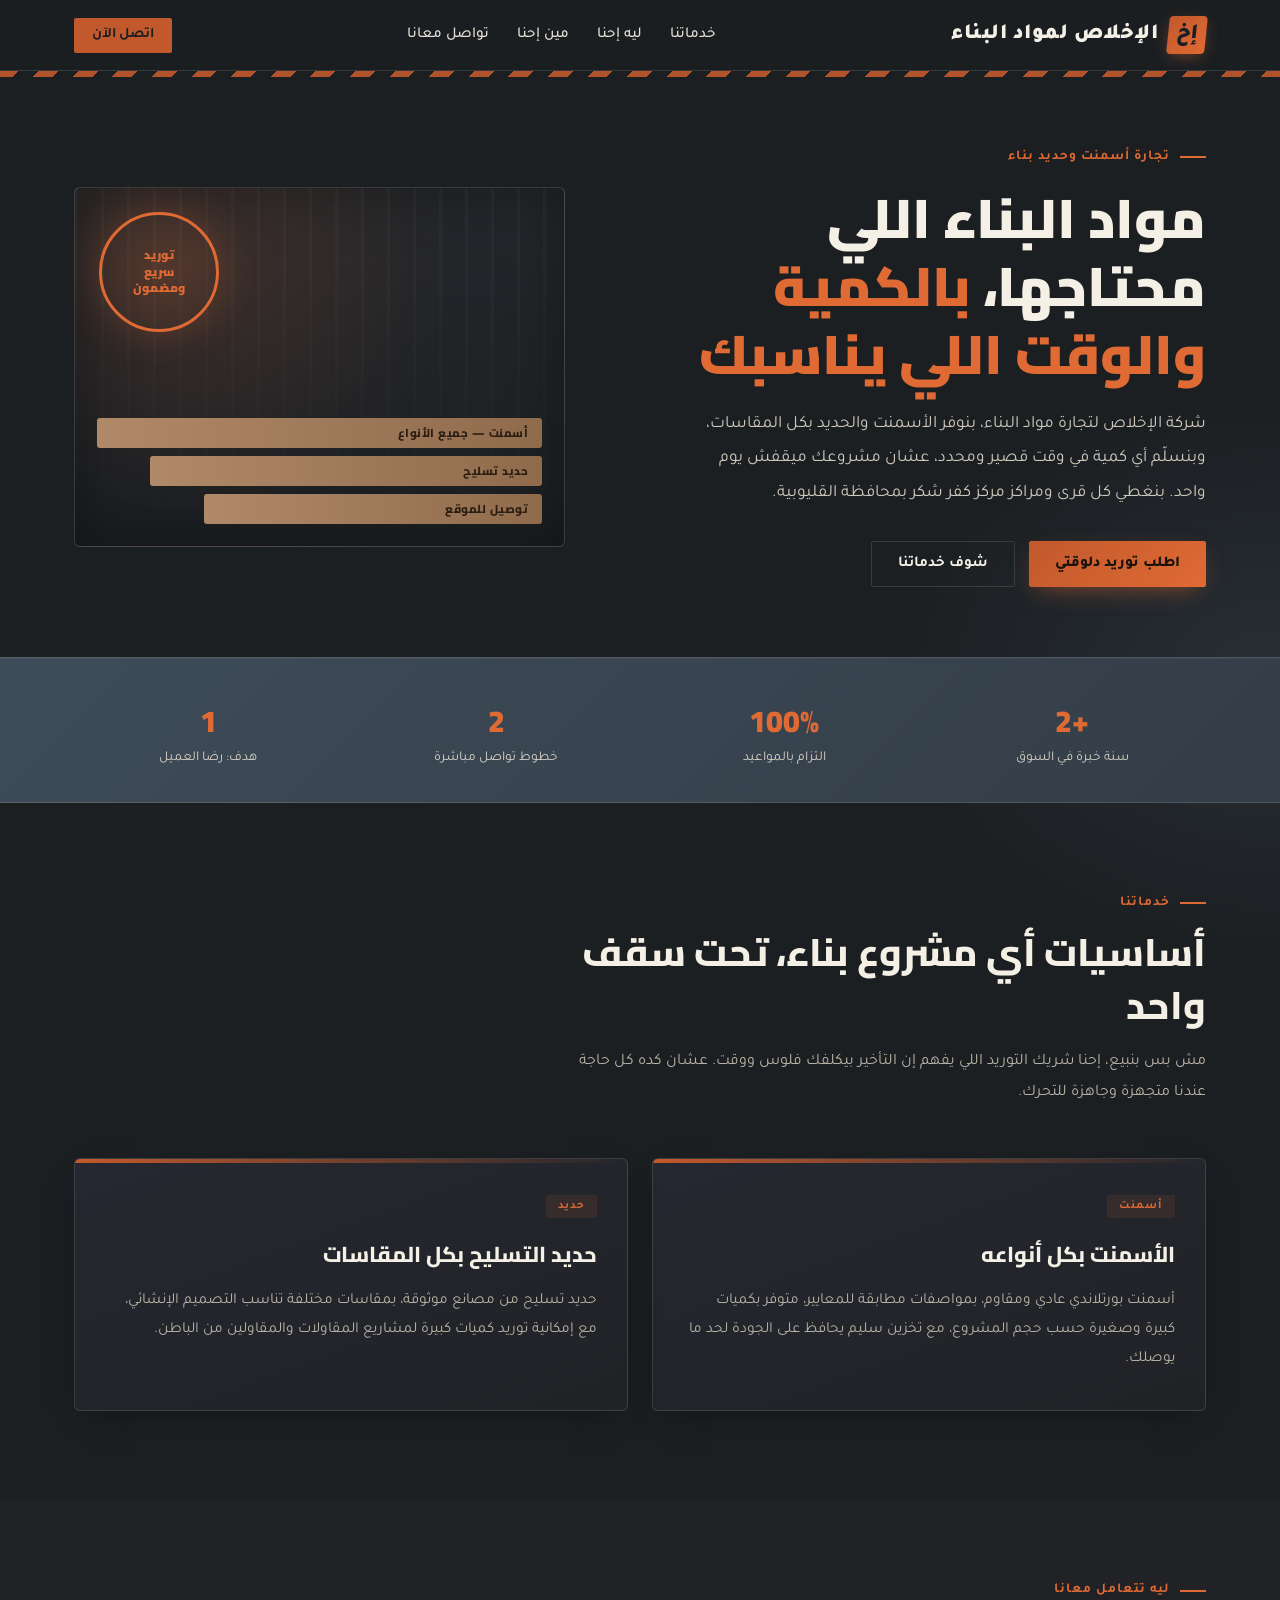
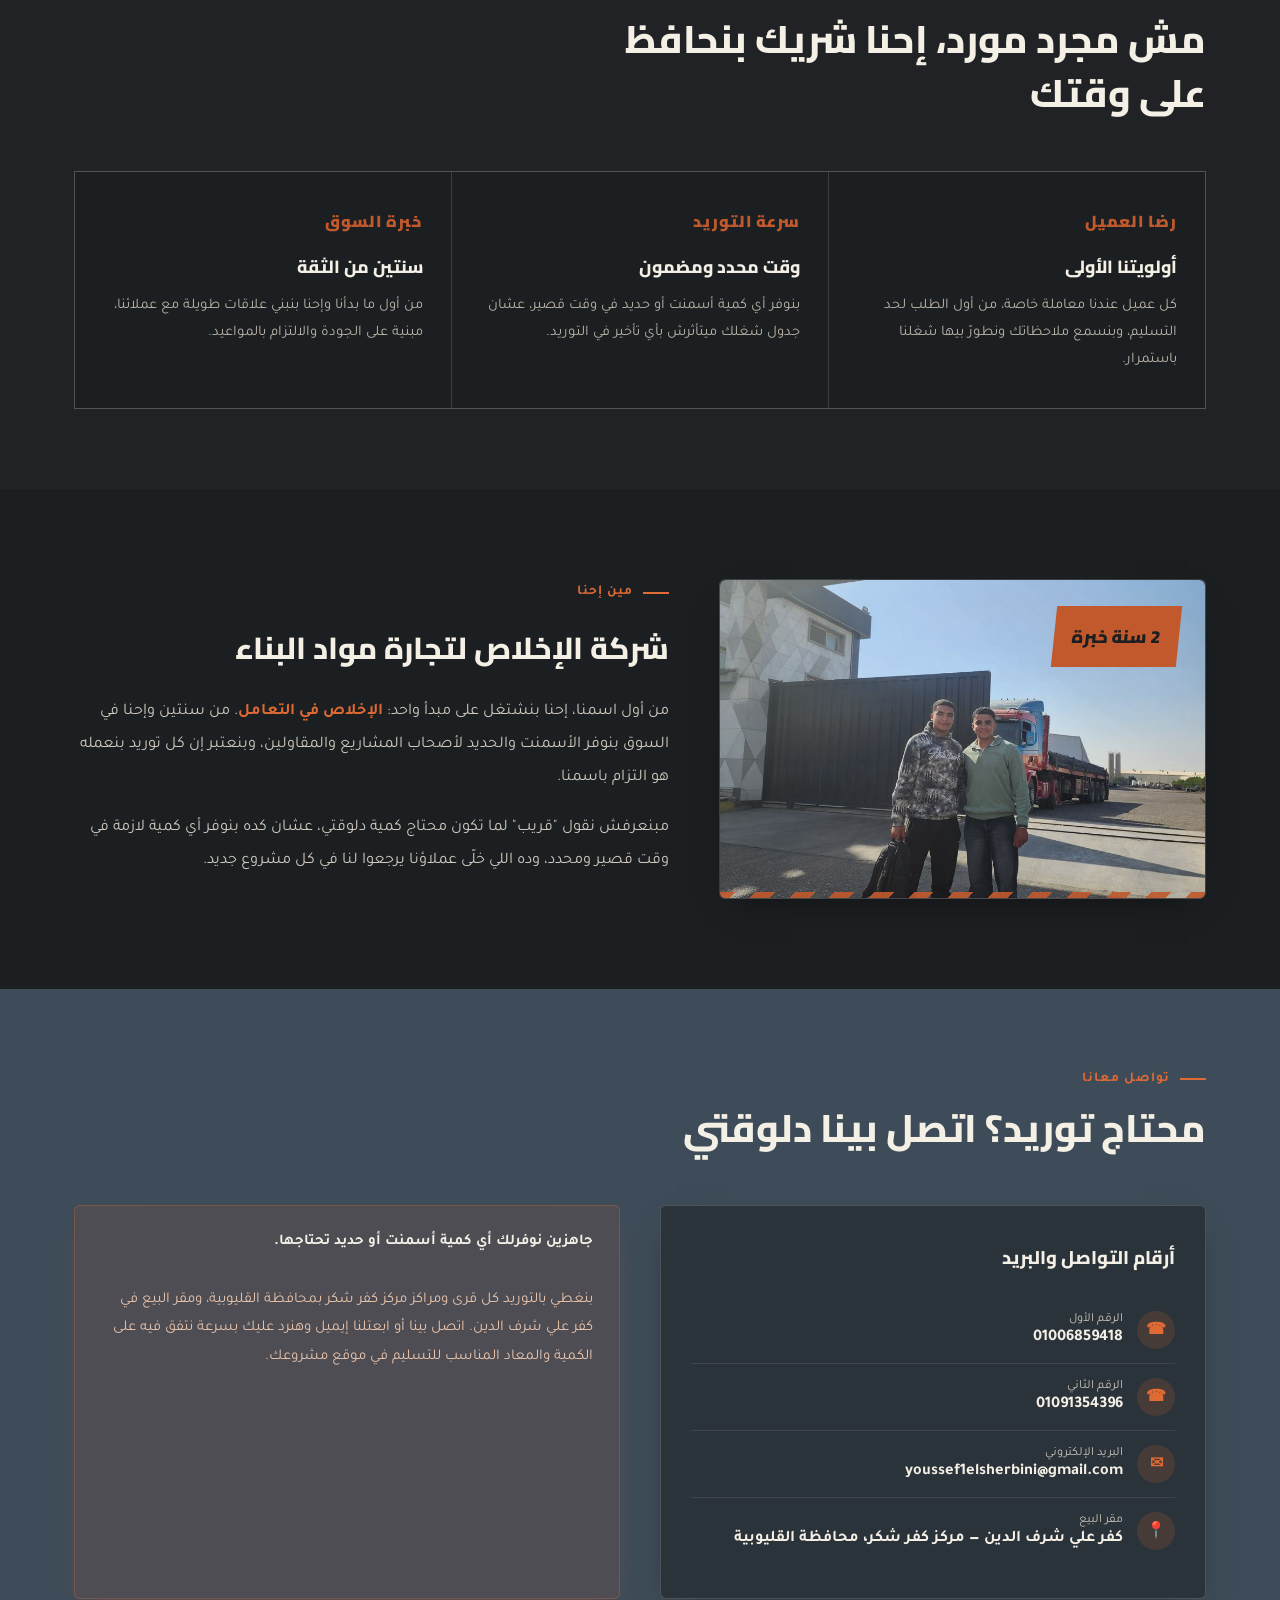
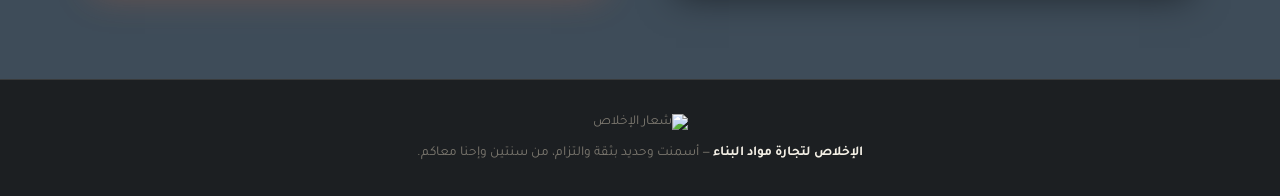
==== index.html @ a0dd6ce9 "Rename Al ikhlas.html to index.html" ====
<!DOCTYPE html>
<html lang="ar" dir="rtl">
<head>
<meta charset="UTF-8">
<meta name="viewport" content="width=device-width, initial-scale=1.0">
<title>الإخلاص لتجارة مواد البناء | أسمنت وحديد</title>
<link rel="preconnect" href="https://fonts.googleapis.com">
<link href="https://fonts.googleapis.com/css2?family=Cairo:wght@400;600;700;800;900&family=Tajawal:wght@300;400;500;700&display=swap" rel="stylesheet">
<style>
  :root{
    --charcoal:#1c1f22;
    --steel:#3e4c59;
    --rust:#c1592c;
    --rust-bright:#e06a34;
    --concrete:#e7e2d8;
    --cream:#f4f0e6;
    --line: rgba(231,226,216,0.14);
  }
  *{margin:0;padding:0;box-sizing:border-box;}
  html{scroll-behavior:smooth;}
  body{
    background:
      radial-gradient(ellipse 900px 500px at 15% -10%, rgba(224,106,52,0.10), transparent 60%),
      radial-gradient(ellipse 700px 500px at 100% 20%, rgba(62,76,89,0.35), transparent 55%),
      var(--charcoal);
    color:var(--cream);
    font-family:'Tajawal',sans-serif;
    overflow-x:hidden;
  }
  h1,h2,h3,.display{font-family:'Cairo',sans-serif;}

  /* rebar texture divider */
  .rebar-rule{
    height:6px;
    background:repeating-linear-gradient(-45deg, var(--rust) 0 14px, transparent 14px 28px);
    opacity:.9;
  }

  header{
    position:sticky; top:0; z-index:50;
    background:rgba(28,31,34,0.92);
    backdrop-filter:blur(6px);
    border-bottom:1px solid var(--line);
  }
  .nav-wrap{
    max-width:1180px;margin:0 auto;padding:16px 24px;
    display:flex;align-items:center;justify-content:space-between;
  }
  .logo{
    display:flex;align-items:center;gap:10px;
    font-weight:900;font-size:1.35rem;letter-spacing:.5px;
  }
  .logo-mark{
    width:38px;height:38px;flex:none;
    background:linear-gradient(135deg,var(--rust),var(--rust-bright));
    display:flex;align-items:center;justify-content:center;
    font-weight:900;color:var(--charcoal);border-radius:4px;
    transform:skew(-6deg);
    box-shadow:0 4px 16px -4px rgba(224,106,52,0.55);
  }
  nav ul{list-style:none;display:flex;gap:28px;}
  nav a{color:var(--concrete);text-decoration:none;font-size:.95rem;font-weight:500;transition:color .2s;}
  nav a:hover{color:var(--rust-bright);}
  .nav-cta{
    background:var(--rust);color:var(--charcoal);padding:9px 18px;
    border-radius:2px;font-weight:700;text-decoration:none;font-size:.9rem;
    transition:background .2s;
  }
  .nav-cta:hover{background:var(--rust-bright);}

  /* HERO */
  .hero{
    position:relative;
    max-width:1180px;margin:0 auto;
    padding:90px 24px 70px;
    display:grid;grid-template-columns:1.1fr .9fr;gap:40px;align-items:center;
  }
  .eyebrow{
    display:inline-flex;align-items:center;gap:10px;
    color:var(--rust-bright);font-weight:700;font-size:.85rem;
    letter-spacing:1px;margin-bottom:18px;
  }
  .eyebrow::before{content:"";width:26px;height:2px;background:var(--rust-bright);}
  .hero h1{
    font-size:clamp(2.1rem,4.6vw,3.4rem);
    font-weight:900;line-height:1.25;margin-bottom:20px;
  }
  .hero h1 span{color:var(--rust-bright);}
  .hero p{
    font-size:1.08rem;line-height:2;color:#cfc9bd;max-width:52ch;margin-bottom:30px;
  }
  .hero-actions{display:flex;gap:14px;flex-wrap:wrap;}
  .btn-solid{
    background:linear-gradient(135deg,var(--rust),var(--rust-bright));color:#1a120c;padding:14px 26px;
    border-radius:2px;font-weight:800;text-decoration:none;font-size:.95rem;
    box-shadow:0 8px 24px -8px rgba(224,106,52,0.55);
    transition:transform .15s, box-shadow .2s;
  }
  .btn-solid:hover{transform:translateY(-2px);box-shadow:0 12px 30px -6px rgba(224,106,52,0.65);}
  .btn-outline{
    border:1.5px solid var(--line);color:var(--cream);padding:13px 26px;
    border-radius:2px;text-decoration:none;font-weight:700;font-size:.95rem;
    transition:border-color .2s, color .2s;
  }
  .btn-outline:hover{border-color:var(--rust-bright);color:var(--rust-bright);}

  .hero-visual{
    position:relative;height:360px;
    background:
      radial-gradient(circle at 25% 20%, rgba(224,106,52,0.14), transparent 55%),
      linear-gradient(180deg, rgba(28,31,34,0) 0%, var(--charcoal) 96%),
      repeating-linear-gradient(90deg, #2a2e33 0 3px, #24272b 3px 26px);
    border:1px solid var(--line);
    box-shadow:inset 0 0 60px rgba(0,0,0,0.35);
    border-radius:6px;
  }
  .stack{
    position:absolute;bottom:22px;right:22px;left:22px;
    display:flex;flex-direction:column;gap:8px;
  }
  .bag{
    height:30px;background:linear-gradient(90deg,#b08968,#8f6b4c);
    border-radius:3px;display:flex;align-items:center;padding:0 14px;
    font-family:'Cairo',sans-serif;font-weight:800;font-size:.72rem;color:#2a1d12;
    letter-spacing:.5px;
  }
  .bag:nth-child(2){width:88%;}
  .bag:nth-child(3){width:76%;}
  .rebar-icon{
    position:absolute;top:24px;left:24px;
    width:120px;height:120px;
    border:3px solid var(--rust-bright);border-radius:50%;
    display:flex;align-items:center;justify-content:center;
    font-family:'Cairo',sans-serif;font-weight:900;font-size:.75rem;
    color:var(--rust-bright);text-align:center;line-height:1.4;
    background:radial-gradient(circle, rgba(224,106,52,0.16), rgba(224,106,52,0.02));
    box-shadow:0 0 40px rgba(224,106,52,0.25);
  }

  /* STATS BAR */
  .stats{
    background:linear-gradient(135deg,var(--steel),#333d47);
    border-top:1px solid var(--line);border-bottom:1px solid var(--line);
    box-shadow:inset 0 1px 0 rgba(255,255,255,0.04);
  }
  .stats-wrap{
    max-width:1180px;margin:0 auto;padding:34px 24px;
    display:grid;grid-template-columns:repeat(4,1fr);gap:20px;text-align:center;
  }
  .stat b{display:block;font-family:'Cairo',sans-serif;font-size:1.9rem;font-weight:900;color:var(--rust-bright);}
  .stat span{font-size:.85rem;color:#d7d2c6;}

  section{max-width:1180px;margin:0 auto;padding:90px 24px;scroll-margin-top:84px;}
  #services, #why, #about, #contact{scroll-margin-top:84px;}
  .section-head{max-width:640px;margin-bottom:50px;}
  .section-head .eyebrow{margin-bottom:14px;}
  .section-head h2{font-size:clamp(1.7rem,3.2vw,2.4rem);font-weight:800;line-height:1.4;}
  .section-head p{color:#b9b3a6;margin-top:14px;line-height:1.9;}

  /* SERVICES */
  .services-grid{display:grid;grid-template-columns:1fr 1fr;gap:24px;}
  .service-card{
    background:linear-gradient(160deg,#252830,#202226);border:1px solid var(--line);padding:36px 30px;
    position:relative;overflow:hidden;border-radius:6px;
    box-shadow:0 10px 30px -14px rgba(0,0,0,0.6);
    transition:border-color .2s, transform .2s, box-shadow .2s;
  }
  .service-card:hover{border-color:var(--rust);transform:translateY(-4px);box-shadow:0 16px 34px -12px rgba(224,106,52,0.25);}
  .service-card::before{
    content:"";position:absolute;top:0;right:0;width:100%;height:4px;
    background:linear-gradient(90deg,var(--rust),transparent);
  }
  .service-card h3{font-size:1.35rem;font-weight:800;margin:16px 0 12px;}
  .service-card p{color:#b9b3a6;line-height:1.9;font-size:.96rem;}
  .service-tag{
    display:inline-block;font-size:.72rem;font-weight:700;color:var(--rust-bright);
    letter-spacing:1px;background:rgba(224,106,52,0.1);padding:5px 12px;border-radius:2px;
  }

  /* WHY US */
  .why{background:#202225;}
  .why-grid{display:grid;grid-template-columns:repeat(3,1fr);gap:1px;background:var(--line);border:1px solid var(--line);}
  .why-item{background:var(--charcoal);padding:34px 28px;transition:background .2s;}
  .why-item:hover{background:#232629;}
  .why-item .num{font-family:'Cairo',sans-serif;font-weight:900;color:var(--rust);font-size:1rem;letter-spacing:1px;margin-bottom:14px;}
  .why-item h3{font-size:1.1rem;font-weight:800;margin-bottom:10px;}
  .why-item p{color:#b9b3a6;font-size:.92rem;line-height:1.85;}

  /* ABOUT / QUOTE */
  .about{display:grid;grid-template-columns:.9fr 1.1fr;gap:50px;align-items:center;}
  .about-visual{
    height:320px;border:1px solid var(--line);position:relative;overflow:hidden;
    background:
      radial-gradient(circle at 80% 15%, rgba(224,106,52,0.12), transparent 55%),
      linear-gradient(160deg,#2a2e33,#1c1f22);
    border-radius:6px;
    box-shadow:0 14px 34px -18px rgba(0,0,0,0.6);
  }
  .about-visual .rebar-rule{position:absolute;bottom:0;right:0;left:0;}
  .about-visual .badge{
    position:absolute;top:26px;right:26px;
    background:var(--rust);color:var(--charcoal);
    font-family:'Cairo',sans-serif;font-weight:900;
    padding:14px 18px;font-size:1.1rem;transform:skew(-6deg);
  }
  .about-text p{color:#cfc9bd;line-height:2;margin-bottom:18px;font-size:1.02rem;}
  .about-text strong{color:var(--rust-bright);}

  /* CONTACT */
  .contact{background:var(--steel);}
  .contact-wrap{display:grid;grid-template-columns:1fr 1fr;gap:40px;}
  .contact-card{
    background:rgba(28,31,34,0.55);border:1px solid rgba(231,226,216,0.18);
    padding:34px 30px;border-radius:6px;
    box-shadow:0 14px 34px -16px rgba(0,0,0,0.5);
  }
  .contact-card h3{font-size:1.15rem;font-weight:800;margin-bottom:22px;}
  .contact-line{
    display:flex;align-items:center;gap:14px;padding:14px 0;
    border-bottom:1px solid rgba(231,226,216,0.1);
  }
  .contact-line:last-child{border-bottom:none;}
  .contact-icon{
    width:38px;height:38px;flex:none;border-radius:50%;
    background:rgba(224,106,52,0.15);color:var(--rust-bright);
    display:flex;align-items:center;justify-content:center;font-weight:800;
  }
  .contact-line a{color:var(--cream);text-decoration:none;font-weight:700;font-size:1.02rem;direction:ltr;text-align:right;display:block;}
  .contact-line span.label{display:block;font-size:.78rem;color:#c9c3b6;margin-bottom:3px;}
  .contact-note{
    background:rgba(193,89,44,0.12);border:1px solid rgba(224,106,52,0.3);
    padding:22px 26px;font-size:.94rem;line-height:1.9;color:#e9c4ac;
    border-radius:6px;box-shadow:0 14px 34px -18px rgba(224,106,52,0.3);
  }

  footer{
    background:var(--charcoal);border-top:1px solid var(--line);
    padding:34px 24px;text-align:center;color:#7d7970;font-size:.85rem;
  }
  footer strong{color:var(--cream);}

  @media(max-width:860px){
    .nav-wrap{flex-wrap:wrap;gap:12px;}
    nav{order:3;width:100%;}
    nav ul{width:100%;justify-content:space-between;gap:10px;flex-wrap:wrap;}
    nav a{font-size:.82rem;}
    .hero{grid-template-columns:1fr;padding-top:50px;}
    .hero-visual{height:260px;order:-1;}
    .stats-wrap{grid-template-columns:repeat(2,1fr);}
    .services-grid{grid-template-columns:1fr;}
    .why-grid{grid-template-columns:1fr;}
    .about{grid-template-columns:1fr;}
    .contact-wrap{grid-template-columns:1fr;}
  }
  @media (prefers-reduced-motion: reduce){
    *{transition:none !important;}
  }
  .reveal{opacity:0;transform:translateY(18px);transition:opacity .7s ease, transform .7s ease;}
  .reveal.in{opacity:1;transform:translateY(0);}
  @media (prefers-reduced-motion: reduce){
    .reveal{opacity:1;transform:none;}
  }
</style>
</head>
<body>

<header>
  <div class="nav-wrap">
    <div class="logo">
      <div class="logo-mark">إخ</div>
      الإخلاص لمواد البناء
    </div>
    <nav>
      <ul>
        <li><a href="#services">خدماتنا</a></li>
        <li><a href="#why">ليه إحنا</a></li>
        <li><a href="#about">مين إحنا</a></li>
        <li><a href="#contact">تواصل معانا</a></li>
      </ul>
    </nav>
    <a class="nav-cta" href="#contact">اتصل الآن</a>
  </div>
</header>

<div class="rebar-rule"></div>

<section class="hero" style="padding-top:70px;">
  <div>
    <div class="eyebrow">تجارة أسمنت وحديد بناء</div>
    <h1>مواد البناء اللي محتاجها، <span>بالكمية والوقت اللي يناسبك</span></h1>
    <p>شركة الإخلاص لتجارة مواد البناء، بنوفر الأسمنت والحديد بكل المقاسات، وبنسلّم أي كمية في وقت قصير ومحدد، عشان مشروعك ميقفش يوم واحد. بنغطي كل قرى ومراكز مركز كفر شكر بمحافظة القليوبية.</p>
    <div class="hero-actions">
      <a class="btn-solid" href="#contact">اطلب توريد دلوقتي</a>
      <a class="btn-outline" href="#services">شوف خدماتنا</a>
    </div>
  </div>
  <div class="hero-visual">
    <div class="rebar-icon">توريد<br>سريع<br>ومضمون</div>
    <div class="stack">
      <div class="bag">أسمنت — جميع الأنواع</div>
      <div class="bag">حديد تسليح</div>
      <div class="bag">توصيل للموقع</div>
    </div>
  </div>
</section>

<div class="stats">
  <div class="stats-wrap">
    <div class="stat"><b>+2</b><span>سنة خبرة في السوق</span></div>
    <div class="stat"><b>100%</b><span>التزام بالمواعيد</span></div>
    <div class="stat"><b>2</b><span>خطوط تواصل مباشرة</span></div>
    <div class="stat"><b>1</b><span>هدف: رضا العميل</span></div>
  </div>
</div>

<section id="services">
  <div class="section-head">
    <div class="eyebrow">خدماتنا</div>
    <h2>أساسيات أي مشروع بناء، تحت سقف واحد</h2>
    <p>مش بس بنبيع، إحنا شريك التوريد اللي يفهم إن التأخير بيكلفك فلوس ووقت. عشان كده كل حاجة عندنا متجهزة وجاهزة للتحرك.</p>
  </div>
  <div class="services-grid">
    <div class="service-card reveal">
      <span class="service-tag">أسمنت</span>
      <h3>الأسمنت بكل أنواعه</h3>
      <p>أسمنت بورتلاندي عادي ومقاوم، بمواصفات مطابقة للمعايير، متوفر بكميات كبيرة وصغيرة حسب حجم المشروع، مع تخزين سليم يحافظ على الجودة لحد ما يوصلك.</p>
    </div>
    <div class="service-card reveal">
      <span class="service-tag">حديد</span>
      <h3>حديد التسليح بكل المقاسات</h3>
      <p>حديد تسليح من مصانع موثوقة، بمقاسات مختلفة تناسب التصميم الإنشائي، مع إمكانية توريد كميات كبيرة لمشاريع المقاولات والمقاولين من الباطن.</p>
    </div>
  </div>
</section>

<div class="why" id="why">
  <section style="padding-top:80px;padding-bottom:80px;">
    <div class="section-head">
      <div class="eyebrow">ليه تتعامل معانا</div>
      <h2>مش مجرد مورد، إحنا شريك بنحافظ على وقتك</h2>
    </div>
    <div class="why-grid">
      <div class="why-item reveal">
        <div class="num">رضا العميل</div>
        <h3>أولويتنا الأولى</h3>
        <p>كل عميل عندنا معاملة خاصة، من أول الطلب لحد التسليم، وبنسمع ملاحظاتك ونطورّ بيها شغلنا باستمرار.</p>
      </div>
      <div class="why-item reveal">
        <div class="num">سرعة التوريد</div>
        <h3>وقت محدد ومضمون</h3>
        <p>بنوفر أي كمية أسمنت أو حديد في وقت قصير، عشان جدول شغلك ميتأثرش بأي تأخير في التوريد.</p>
      </div>
      <div class="why-item reveal">
        <div class="num">خبرة السوق</div>
        <h3>سنتين من الثقة</h3>
        <p>من أول ما بدأنا وإحنا بنبني علاقات طويلة مع عملائنا، مبنية على الجودة والالتزام بالمواعيد.</p>
      </div>
    </div>
  </section>
</div>

<section id="about">
  <div class="about">
    <div class="about-visual reveal">
      <img src="[data-uri]" alt="أصحاب شركة الإخلاص لتجارة مواد البناء" style="width:100%;height:100%;object-fit:cover;border-radius:6px;display:block;">
      <div class="badge">2 سنة خبرة</div>
      <div class="rebar-rule"></div>
    </div>
    <div class="about-text reveal">
      <div class="eyebrow">مين إحنا</div>
      <h2 style="font-size:1.9rem;font-weight:800;margin-bottom:20px;">شركة الإخلاص لتجارة مواد البناء</h2>
      <p>من أول اسمنا، إحنا بنشتغل على مبدأ واحد: <strong>الإخلاص في التعامل</strong>. من سنتين وإحنا في السوق بنوفر الأسمنت والحديد لأصحاب المشاريع والمقاولين، وبنعتبر إن كل توريد بنعمله هو التزام باسمنا.</p>
      <p>مبنعرفش نقول "قريب" لما تكون محتاج كمية دلوقتي، عشان كده بنوفر أي كمية لازمة في وقت قصير ومحدد، وده اللي خلّى عملاؤنا يرجعوا لنا في كل مشروع جديد.</p>
    </div>
  </div>
</section>

<div class="contact" id="contact">
  <section style="padding-top:80px;padding-bottom:80px;">
    <div class="section-head" style="max-width:100%;">
      <div class="eyebrow">تواصل معانا</div>
      <h2>محتاج توريد؟ اتصل بينا دلوقتي</h2>
    </div>
    <div class="contact-wrap">
      <div class="contact-card reveal">
        <h3>أرقام التواصل والبريد</h3>
        <div class="contact-line">
          <div class="contact-icon">☎</div>
          <div>
            <span class="label">الرقم الأول</span>
            <a href="tel:01006859418">01006859418</a>
          </div>
        </div>
        <div class="contact-line">
          <div class="contact-icon">☎</div>
          <div>
            <span class="label">الرقم الثاني</span>
            <a href="tel:01091354396">01091354396</a>
          </div>
        </div>
        <div class="contact-line">
          <div class="contact-icon">✉</div>
          <div>
            <span class="label">البريد الإلكتروني</span>
            <a href="mailto:youssef1elsherbini@gmail.com">youssef1elsherbini@gmail.com</a>
          </div>
        </div>
        <div class="contact-line">
          <div class="contact-icon">📍</div>
          <div>
            <span class="label">مقر البيع</span>
            <a href="#" style="direction:rtl;">كفر علي شرف الدين — مركز كفر شكر، محافظة القليوبية</a>
          </div>
        </div>
      </div>
      <div class="contact-note reveal">
        <strong style="color:#f4f0e6;">جاهزين نوفرلك أي كمية أسمنت أو حديد تحتاجها.</strong><br><br>
        بنغطي بالتوريد كل قرى ومراكز مركز كفر شكر بمحافظة القليوبية، ومقر البيع في كفر علي شرف الدين. اتصل بينا أو ابعتلنا إيميل وهنرد عليك بسرعة نتفق فيه على الكمية والمعاد المناسب للتسليم في موقع مشروعك.
      </div>
    </div>
  </section>
</div>

<footer>
  <img src="logo.svg" alt="شعار الإخلاص" style="width:120px;height:auto;margin-bottom:14px;">
  <div><strong>الإخلاص لتجارة مواد البناء</strong> — أسمنت وحديد بثقة والتزام، من سنتين وإحنا معاكم.</div>
</footer>

<script>
  const revealEls = document.querySelectorAll('.reveal');
  const io = new IntersectionObserver((entries)=>{
    entries.forEach(e=>{
      if(e.isIntersecting){ e.target.classList.add('in'); io.unobserve(e.target); }
    });
  },{threshold:0.15});
  revealEls.forEach(el=>io.observe(el));
</script>
</body>
</html>
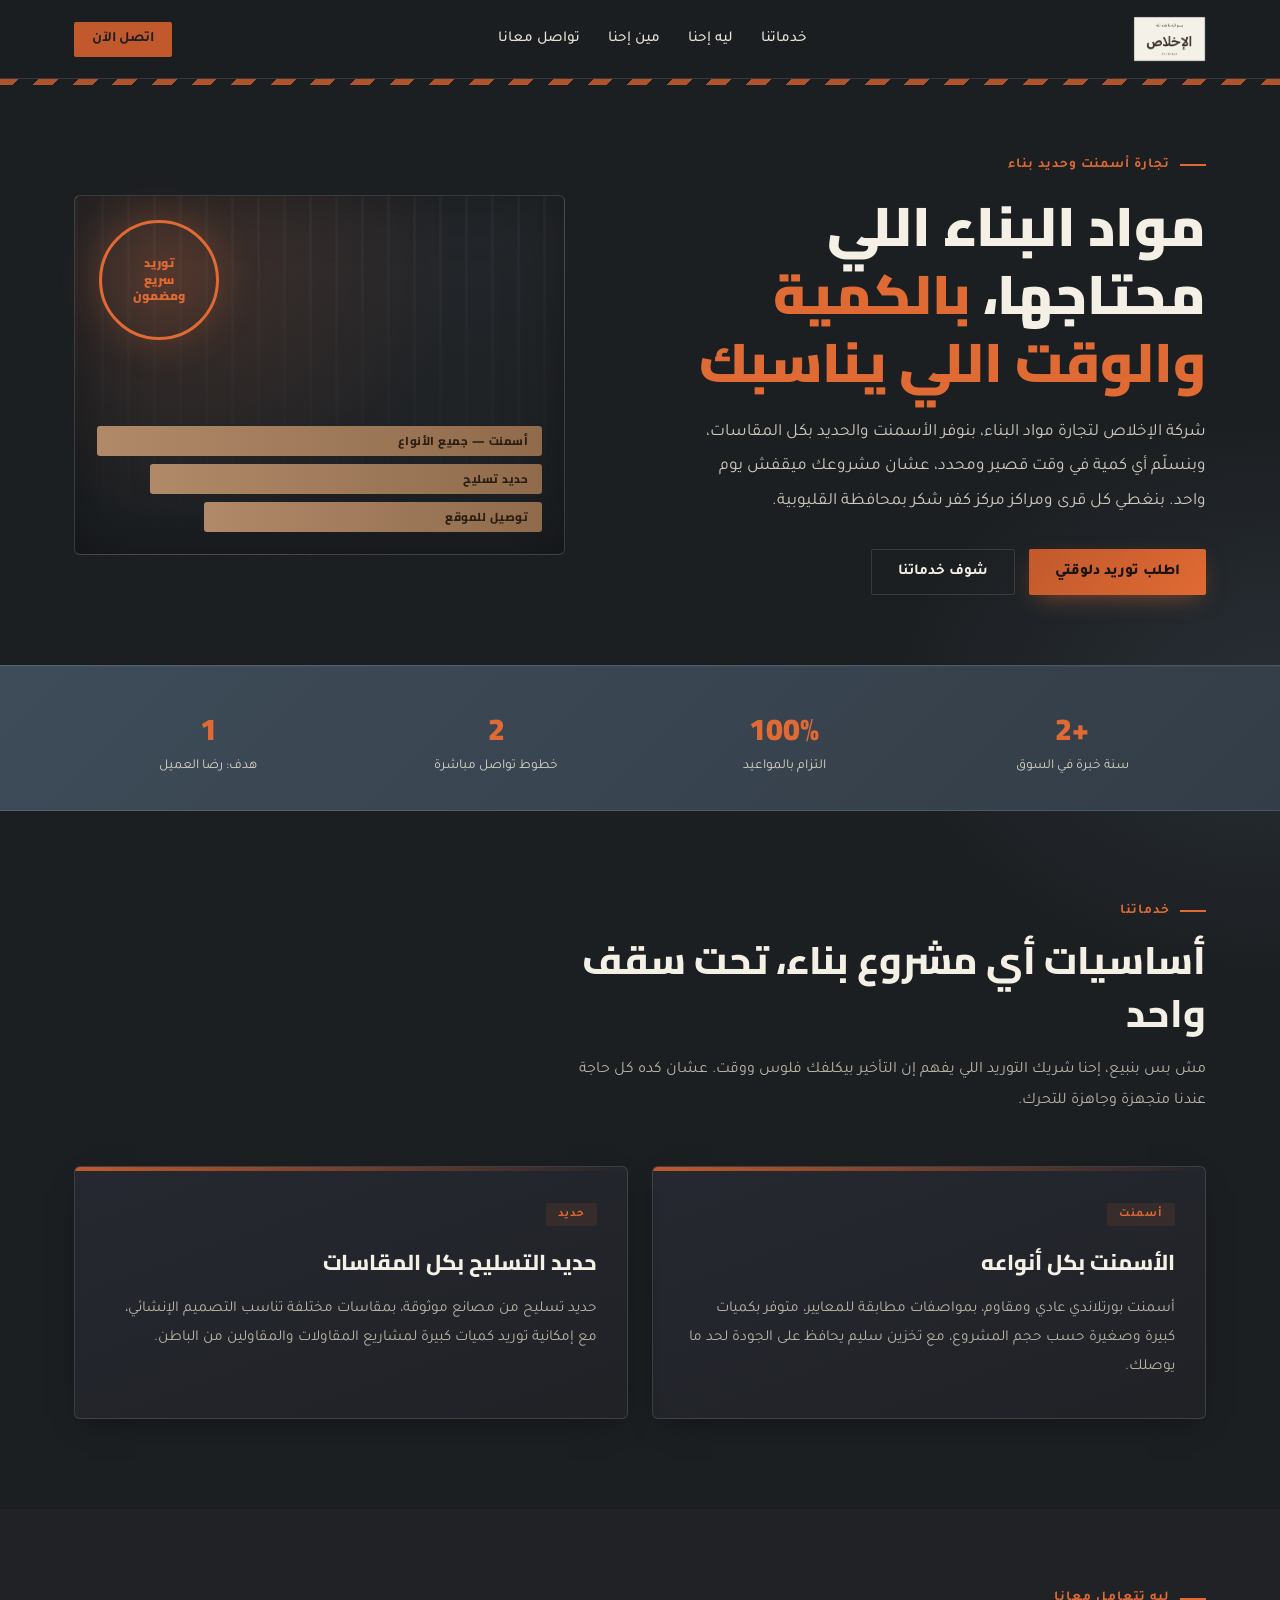
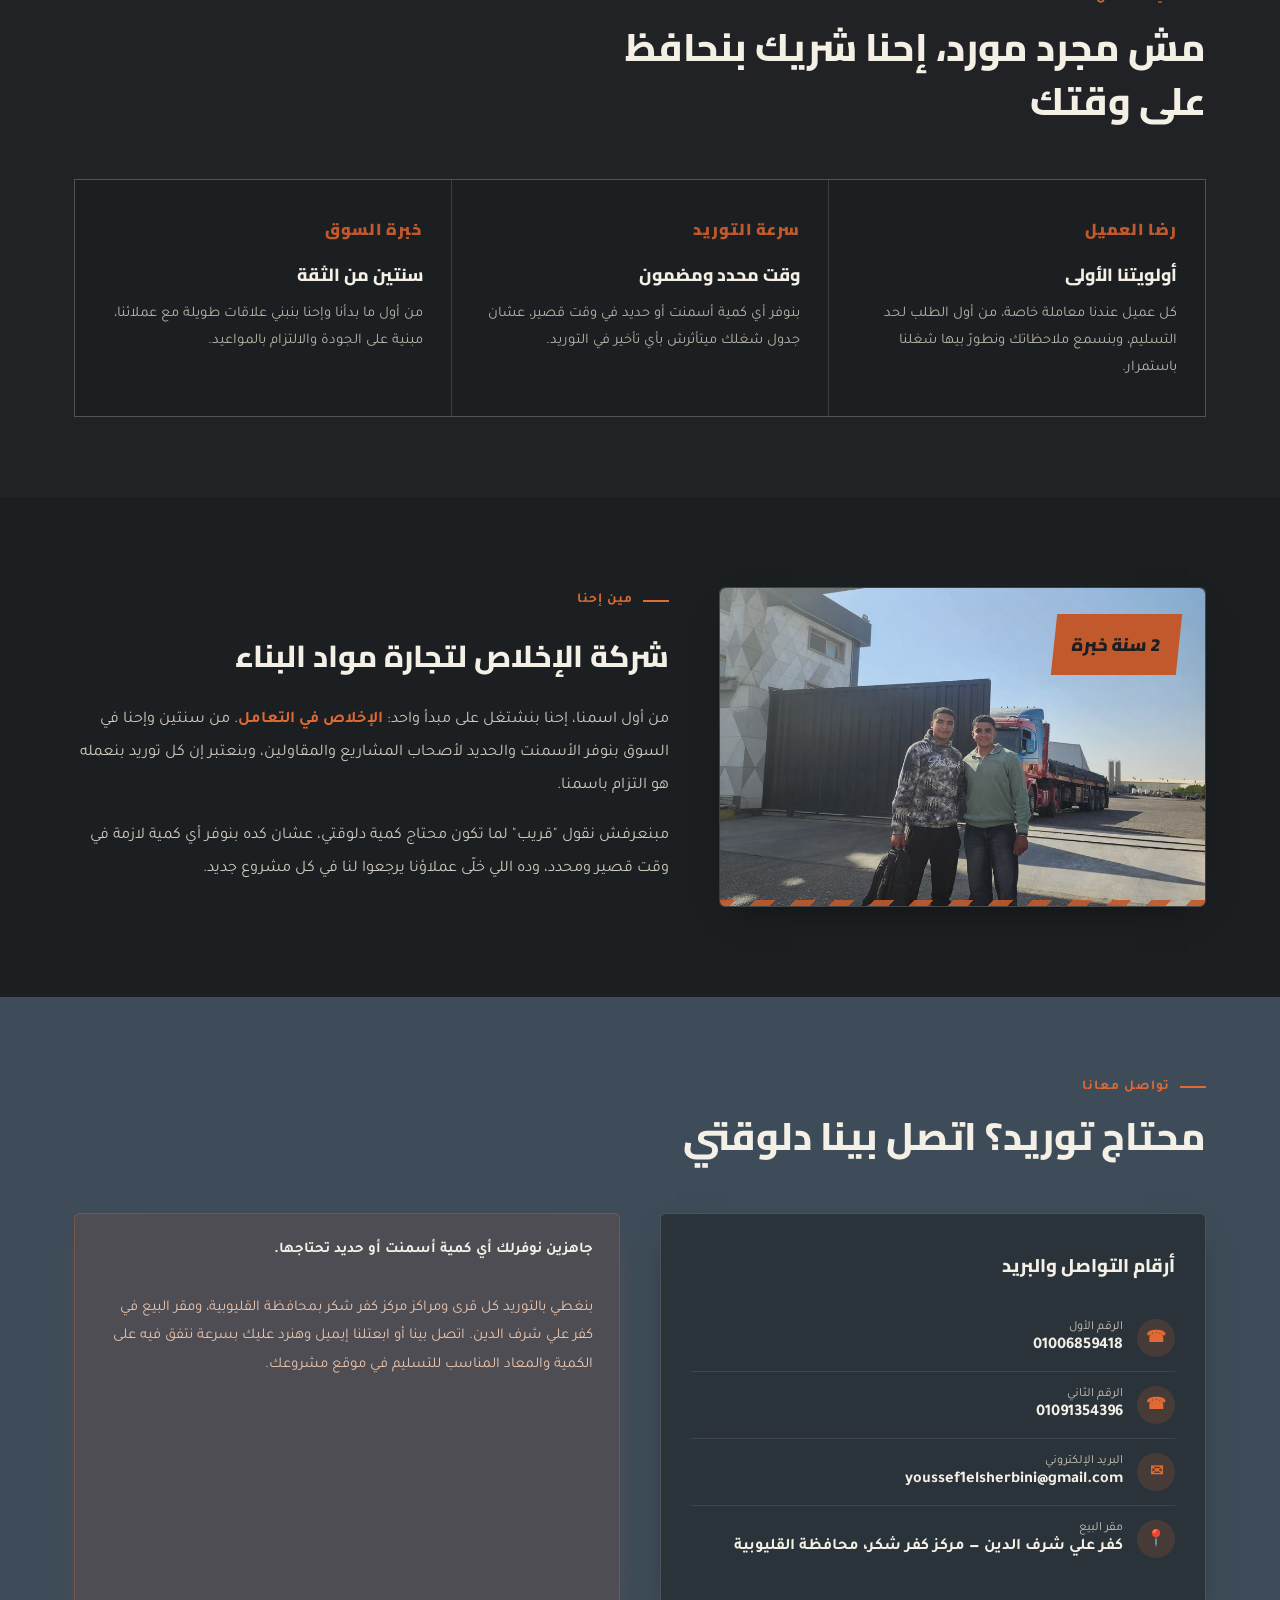
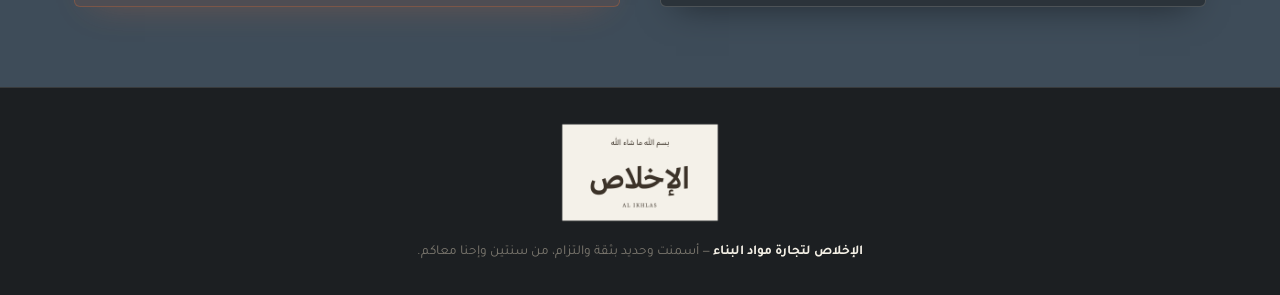
==== commit 460ba6f6: "Update index.html" ====
--- a/index.html
+++ b/index.html
@@ -266,10 +266,7 @@
 
 <header>
   <div class="nav-wrap">
-    <div class="logo">
-      <div class="logo-mark">إخ</div>
-      الإخلاص لمواد البناء
-    </div>
+    <div class="logo"><img src="[data-uri]" alt="شعار الإخلاص لتجارة مواد البناء" style="height:46px;width:auto;display:block;"></div>
     <nav>
       <ul>
         <li><a href="#services">خدماتنا</a></li>
@@ -422,7 +419,7 @@
 </div>
 
 <footer>
-  <img src="logo.svg" alt="شعار الإخلاص" style="width:120px;height:auto;margin-bottom:14px;">
+  <img src="[data-uri]" alt="شعار الإخلاص" style="width:160px;height:auto;margin-bottom:14px;">
   <div><strong>الإخلاص لتجارة مواد البناء</strong> — أسمنت وحديد بثقة والتزام، من سنتين وإحنا معاكم.</div>
 </footer>
 
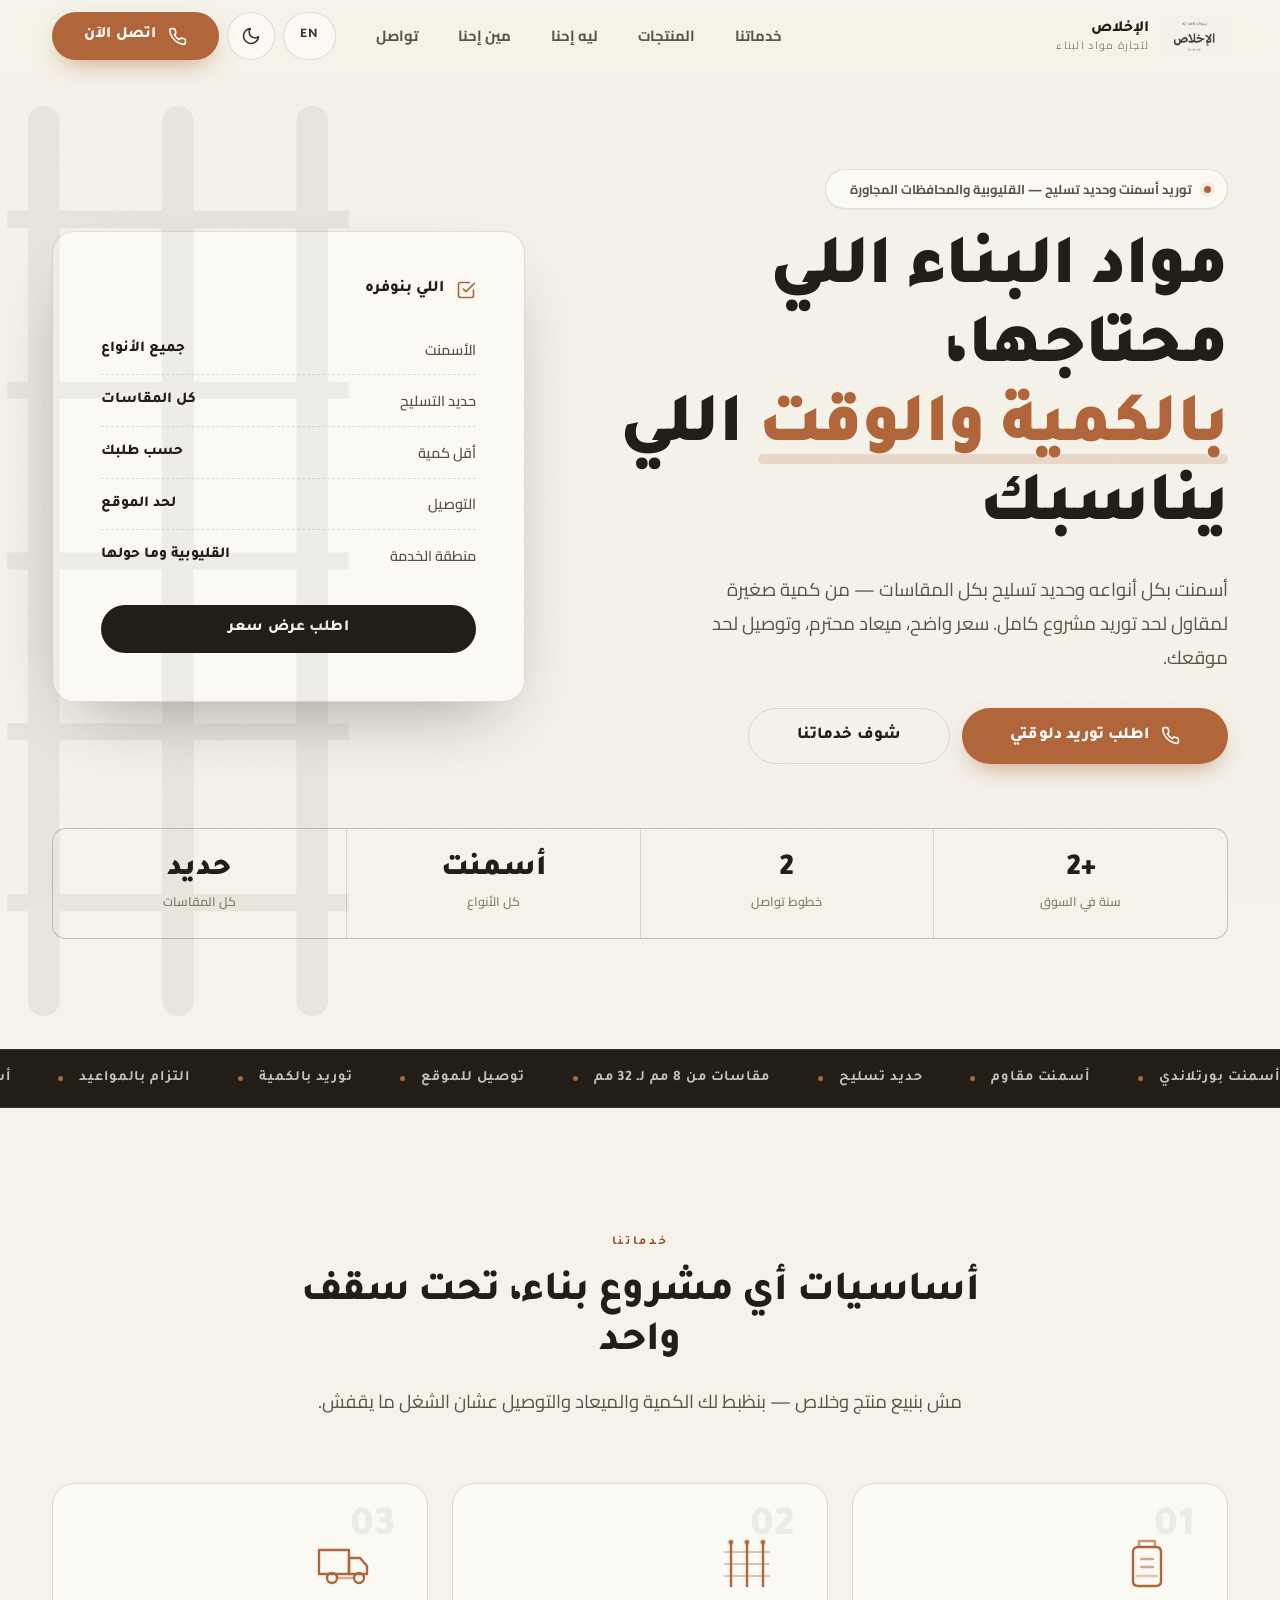
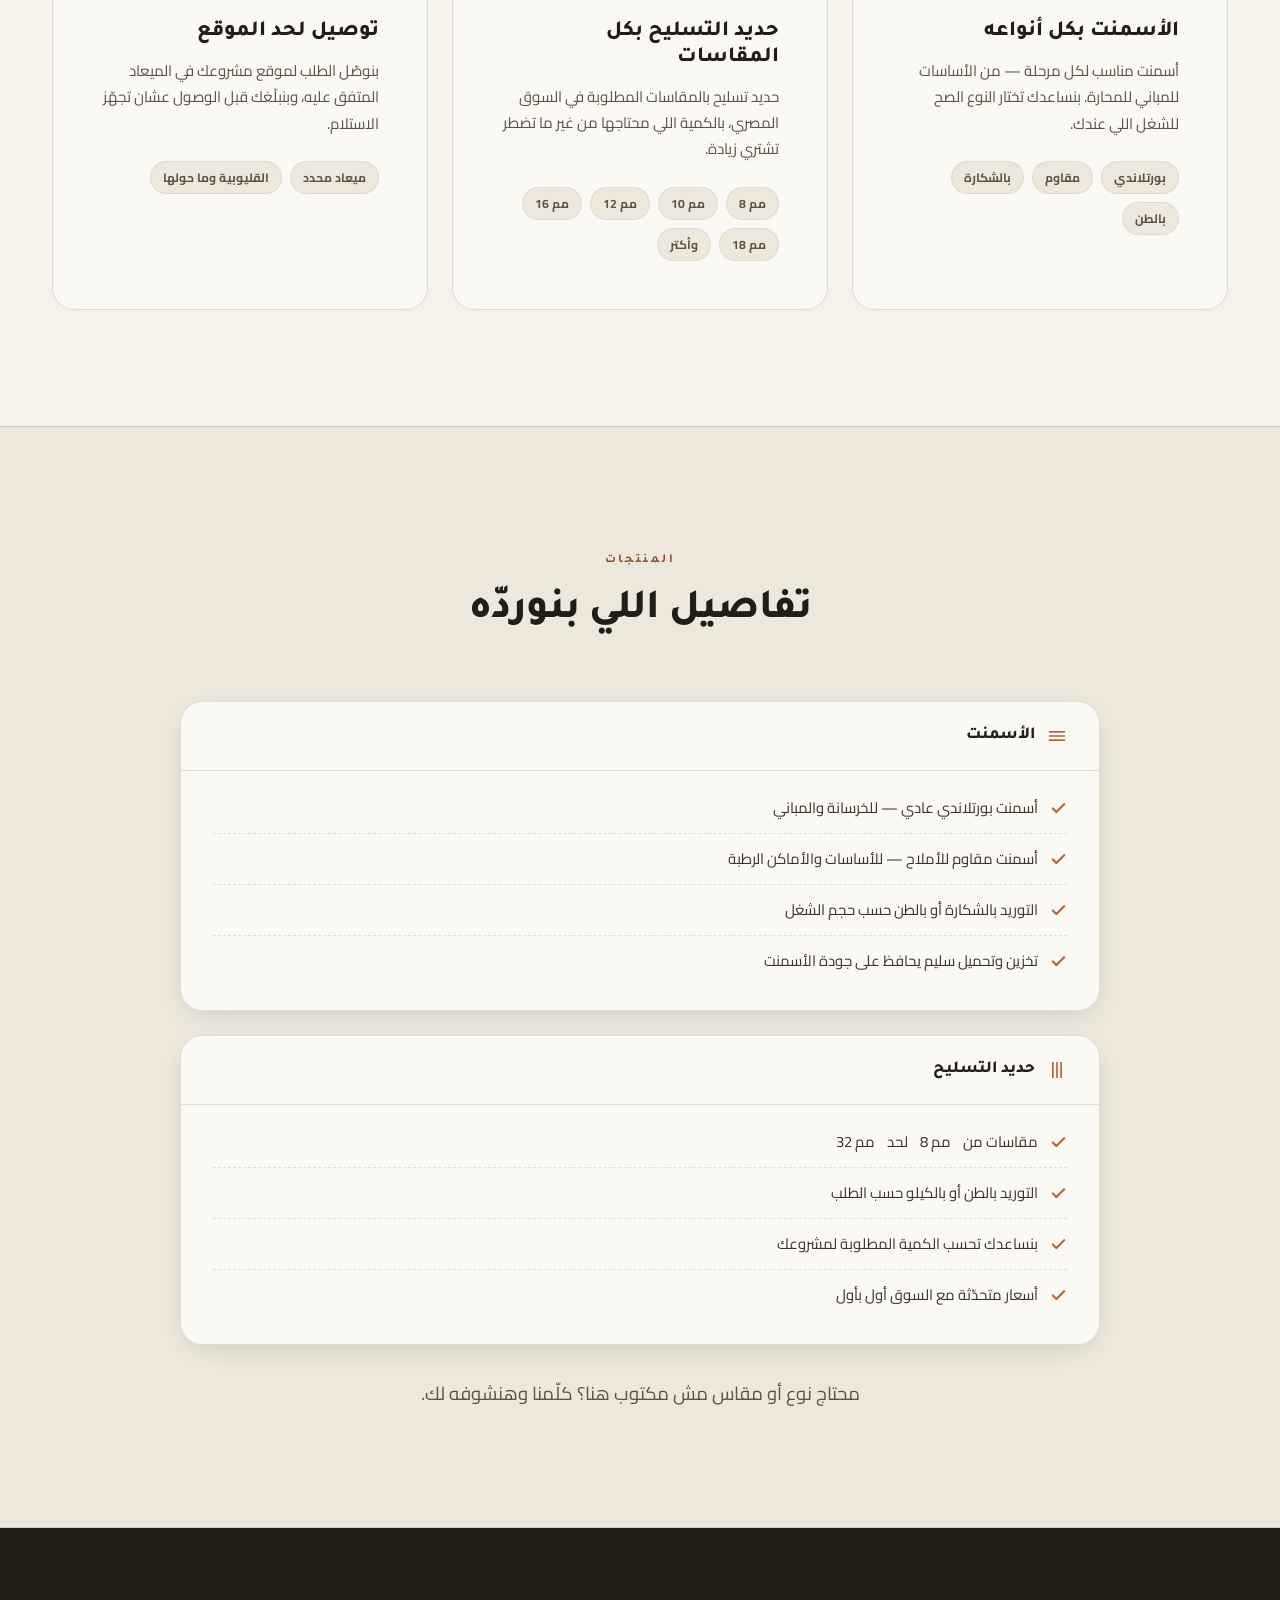
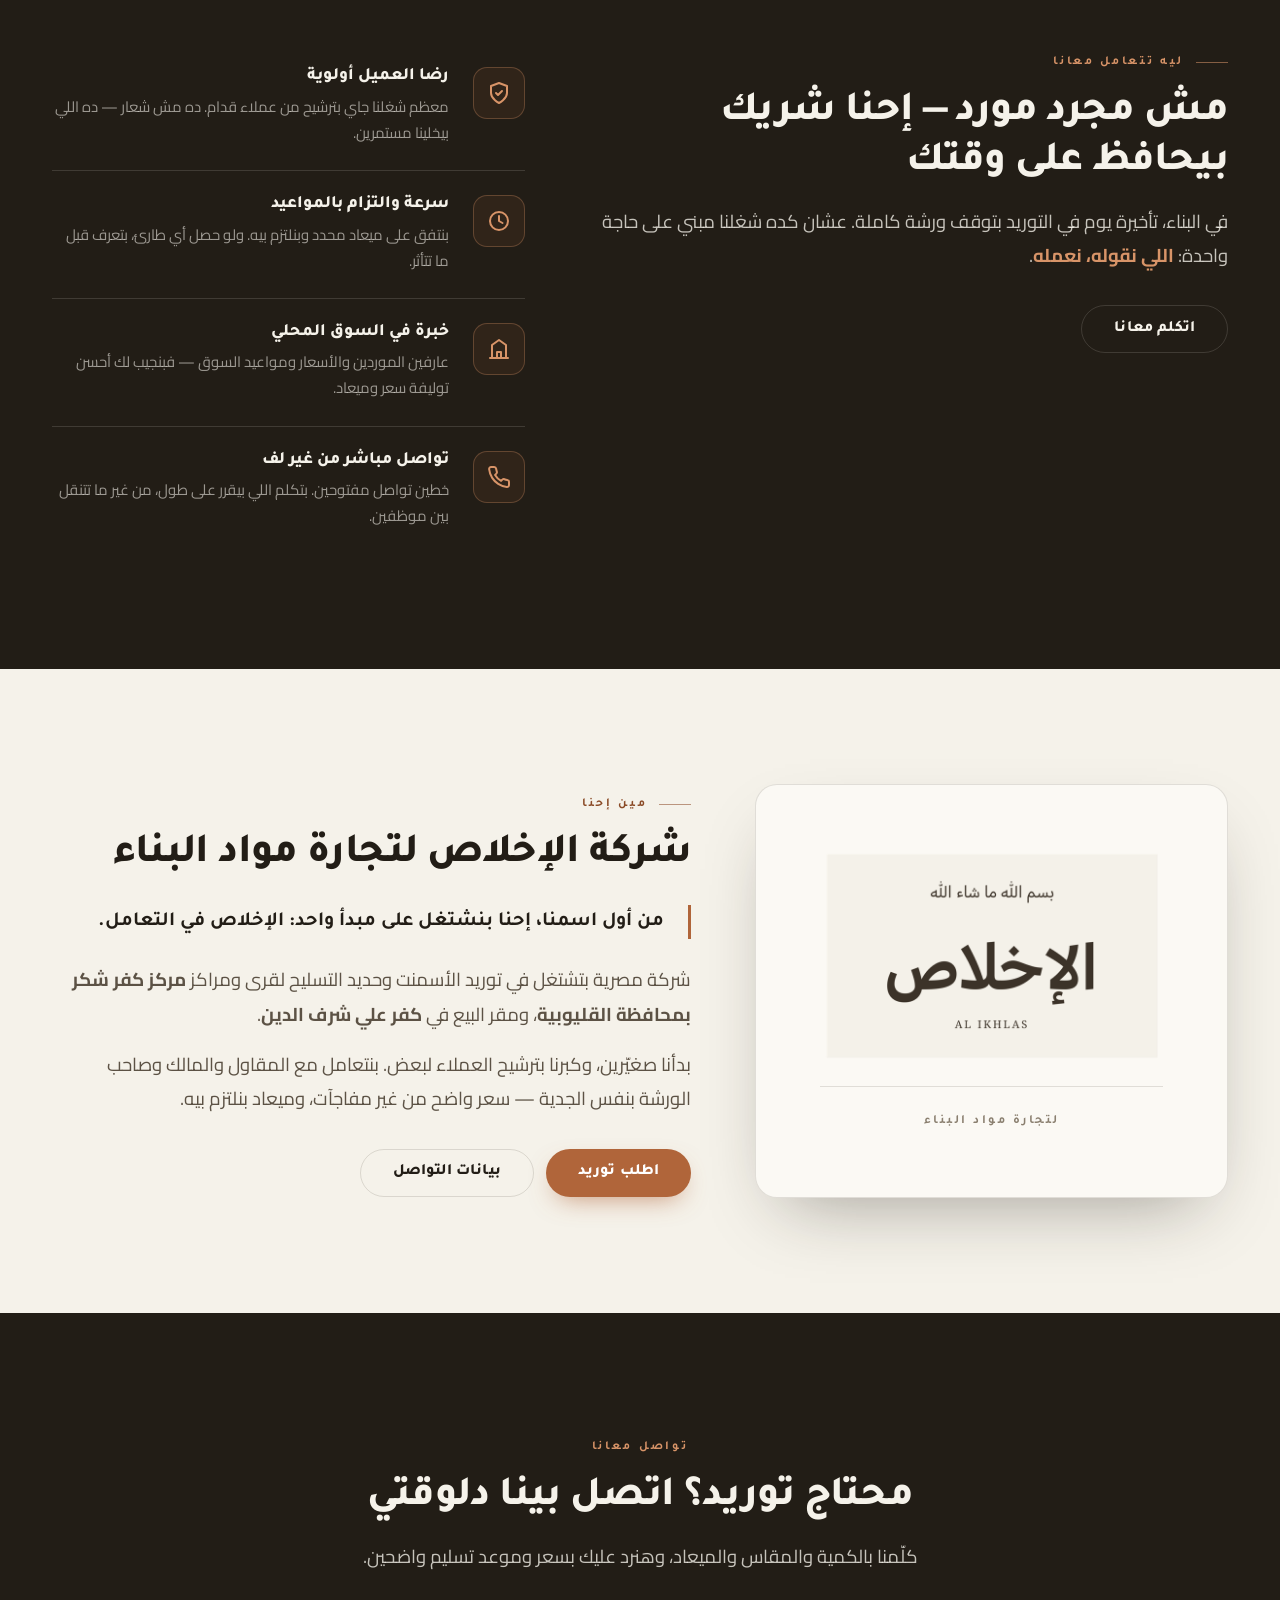
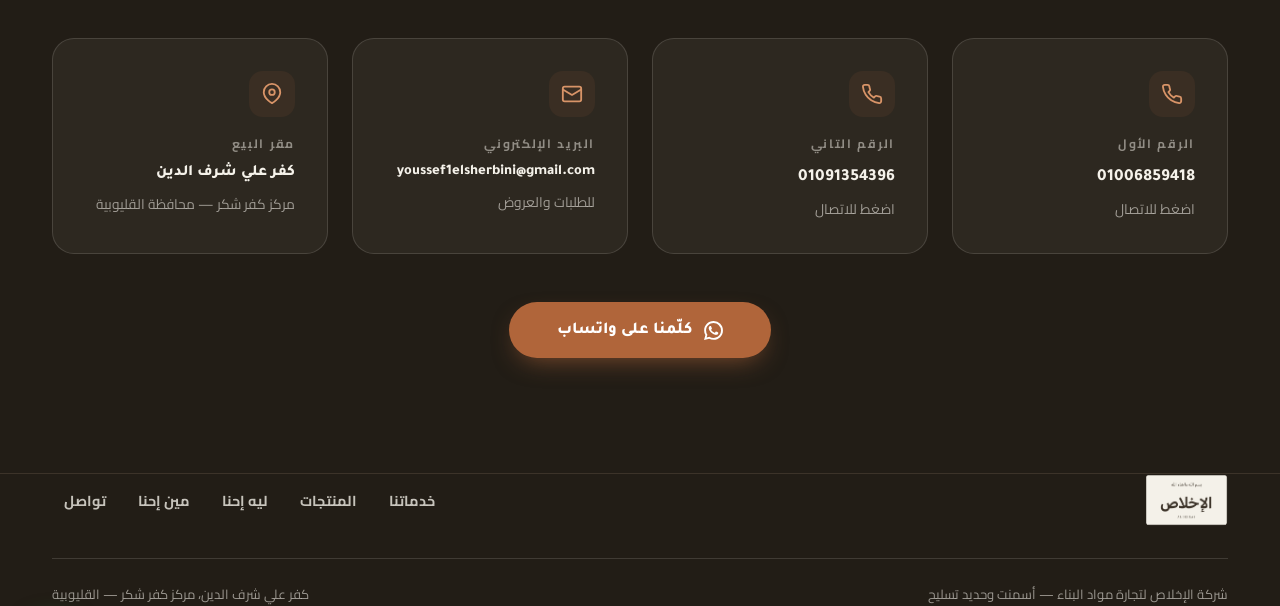
==== commit 1c9a7898: "تصميم جديد بالكامل لموقع الإخلاص الهوية: - الألوان مسحوبة من اللوجو نفسه: كريمي #F5F2EA وبني #3C3329" ====
--- a/index.html
+++ b/index.html
@@ -1,436 +1,487 @@
-<!DOCTYPE html>
-<html lang="ar" dir="rtl">
-<head>
-<meta charset="UTF-8">
-<meta name="viewport" content="width=device-width, initial-scale=1.0">
-<title>الإخلاص لتجارة مواد البناء | أسمنت وحديد</title>
-<link rel="preconnect" href="https://fonts.googleapis.com">
-<link href="https://fonts.googleapis.com/css2?family=Cairo:wght@400;600;700;800;900&family=Tajawal:wght@300;400;500;700&display=swap" rel="stylesheet">
-<style>
-  :root{
-    --charcoal:#1c1f22;
-    --steel:#3e4c59;
-    --rust:#c1592c;
-    --rust-bright:#e06a34;
-    --concrete:#e7e2d8;
-    --cream:#f4f0e6;
-    --line: rgba(231,226,216,0.14);
-  }
-  *{margin:0;padding:0;box-sizing:border-box;}
-  html{scroll-behavior:smooth;}
-  body{
-    background:
-      radial-gradient(ellipse 900px 500px at 15% -10%, rgba(224,106,52,0.10), transparent 60%),
-      radial-gradient(ellipse 700px 500px at 100% 20%, rgba(62,76,89,0.35), transparent 55%),
-      var(--charcoal);
-    color:var(--cream);
-    font-family:'Tajawal',sans-serif;
-    overflow-x:hidden;
-  }
-  h1,h2,h3,.display{font-family:'Cairo',sans-serif;}
-
-  /* rebar texture divider */
-  .rebar-rule{
-    height:6px;
-    background:repeating-linear-gradient(-45deg, var(--rust) 0 14px, transparent 14px 28px);
-    opacity:.9;
-  }
-
-  header{
-    position:sticky; top:0; z-index:50;
-    background:rgba(28,31,34,0.92);
-    backdrop-filter:blur(6px);
-    border-bottom:1px solid var(--line);
-  }
-  .nav-wrap{
-    max-width:1180px;margin:0 auto;padding:16px 24px;
-    display:flex;align-items:center;justify-content:space-between;
-  }
-  .logo{
-    display:flex;align-items:center;gap:10px;
-    font-weight:900;font-size:1.35rem;letter-spacing:.5px;
-  }
-  .logo-mark{
-    width:38px;height:38px;flex:none;
-    background:linear-gradient(135deg,var(--rust),var(--rust-bright));
-    display:flex;align-items:center;justify-content:center;
-    font-weight:900;color:var(--charcoal);border-radius:4px;
-    transform:skew(-6deg);
-    box-shadow:0 4px 16px -4px rgba(224,106,52,0.55);
-  }
-  nav ul{list-style:none;display:flex;gap:28px;}
-  nav a{color:var(--concrete);text-decoration:none;font-size:.95rem;font-weight:500;transition:color .2s;}
-  nav a:hover{color:var(--rust-bright);}
-  .nav-cta{
-    background:var(--rust);color:var(--charcoal);padding:9px 18px;
-    border-radius:2px;font-weight:700;text-decoration:none;font-size:.9rem;
-    transition:background .2s;
-  }
-  .nav-cta:hover{background:var(--rust-bright);}
-
-  /* HERO */
-  .hero{
-    position:relative;
-    max-width:1180px;margin:0 auto;
-    padding:90px 24px 70px;
-    display:grid;grid-template-columns:1.1fr .9fr;gap:40px;align-items:center;
-  }
-  .eyebrow{
-    display:inline-flex;align-items:center;gap:10px;
-    color:var(--rust-bright);font-weight:700;font-size:.85rem;
-    letter-spacing:1px;margin-bottom:18px;
-  }
-  .eyebrow::before{content:"";width:26px;height:2px;background:var(--rust-bright);}
-  .hero h1{
-    font-size:clamp(2.1rem,4.6vw,3.4rem);
-    font-weight:900;line-height:1.25;margin-bottom:20px;
-  }
-  .hero h1 span{color:var(--rust-bright);}
-  .hero p{
-    font-size:1.08rem;line-height:2;color:#cfc9bd;max-width:52ch;margin-bottom:30px;
-  }
-  .hero-actions{display:flex;gap:14px;flex-wrap:wrap;}
-  .btn-solid{
-    background:linear-gradient(135deg,var(--rust),var(--rust-bright));color:#1a120c;padding:14px 26px;
-    border-radius:2px;font-weight:800;text-decoration:none;font-size:.95rem;
-    box-shadow:0 8px 24px -8px rgba(224,106,52,0.55);
-    transition:transform .15s, box-shadow .2s;
-  }
-  .btn-solid:hover{transform:translateY(-2px);box-shadow:0 12px 30px -6px rgba(224,106,52,0.65);}
-  .btn-outline{
-    border:1.5px solid var(--line);color:var(--cream);padding:13px 26px;
-    border-radius:2px;text-decoration:none;font-weight:700;font-size:.95rem;
-    transition:border-color .2s, color .2s;
-  }
-  .btn-outline:hover{border-color:var(--rust-bright);color:var(--rust-bright);}
-
-  .hero-visual{
-    position:relative;height:360px;
-    background:
-      radial-gradient(circle at 25% 20%, rgba(224,106,52,0.14), transparent 55%),
-      linear-gradient(180deg, rgba(28,31,34,0) 0%, var(--charcoal) 96%),
-      repeating-linear-gradient(90deg, #2a2e33 0 3px, #24272b 3px 26px);
-    border:1px solid var(--line);
-    box-shadow:inset 0 0 60px rgba(0,0,0,0.35);
-    border-radius:6px;
-  }
-  .stack{
-    position:absolute;bottom:22px;right:22px;left:22px;
-    display:flex;flex-direction:column;gap:8px;
-  }
-  .bag{
-    height:30px;background:linear-gradient(90deg,#b08968,#8f6b4c);
-    border-radius:3px;display:flex;align-items:center;padding:0 14px;
-    font-family:'Cairo',sans-serif;font-weight:800;font-size:.72rem;color:#2a1d12;
-    letter-spacing:.5px;
-  }
-  .bag:nth-child(2){width:88%;}
-  .bag:nth-child(3){width:76%;}
-  .rebar-icon{
-    position:absolute;top:24px;left:24px;
-    width:120px;height:120px;
-    border:3px solid var(--rust-bright);border-radius:50%;
-    display:flex;align-items:center;justify-content:center;
-    font-family:'Cairo',sans-serif;font-weight:900;font-size:.75rem;
-    color:var(--rust-bright);text-align:center;line-height:1.4;
-    background:radial-gradient(circle, rgba(224,106,52,0.16), rgba(224,106,52,0.02));
-    box-shadow:0 0 40px rgba(224,106,52,0.25);
-  }
-
-  /* STATS BAR */
-  .stats{
-    background:linear-gradient(135deg,var(--steel),#333d47);
-    border-top:1px solid var(--line);border-bottom:1px solid var(--line);
-    box-shadow:inset 0 1px 0 rgba(255,255,255,0.04);
-  }
-  .stats-wrap{
-    max-width:1180px;margin:0 auto;padding:34px 24px;
-    display:grid;grid-template-columns:repeat(4,1fr);gap:20px;text-align:center;
-  }
-  .stat b{display:block;font-family:'Cairo',sans-serif;font-size:1.9rem;font-weight:900;color:var(--rust-bright);}
-  .stat span{font-size:.85rem;color:#d7d2c6;}
-
-  section{max-width:1180px;margin:0 auto;padding:90px 24px;scroll-margin-top:84px;}
-  #services, #why, #about, #contact{scroll-margin-top:84px;}
-  .section-head{max-width:640px;margin-bottom:50px;}
-  .section-head .eyebrow{margin-bottom:14px;}
-  .section-head h2{font-size:clamp(1.7rem,3.2vw,2.4rem);font-weight:800;line-height:1.4;}
-  .section-head p{color:#b9b3a6;margin-top:14px;line-height:1.9;}
-
-  /* SERVICES */
-  .services-grid{display:grid;grid-template-columns:1fr 1fr;gap:24px;}
-  .service-card{
-    background:linear-gradient(160deg,#252830,#202226);border:1px solid var(--line);padding:36px 30px;
-    position:relative;overflow:hidden;border-radius:6px;
-    box-shadow:0 10px 30px -14px rgba(0,0,0,0.6);
-    transition:border-color .2s, transform .2s, box-shadow .2s;
-  }
-  .service-card:hover{border-color:var(--rust);transform:translateY(-4px);box-shadow:0 16px 34px -12px rgba(224,106,52,0.25);}
-  .service-card::before{
-    content:"";position:absolute;top:0;right:0;width:100%;height:4px;
-    background:linear-gradient(90deg,var(--rust),transparent);
-  }
-  .service-card h3{font-size:1.35rem;font-weight:800;margin:16px 0 12px;}
-  .service-card p{color:#b9b3a6;line-height:1.9;font-size:.96rem;}
-  .service-tag{
-    display:inline-block;font-size:.72rem;font-weight:700;color:var(--rust-bright);
-    letter-spacing:1px;background:rgba(224,106,52,0.1);padding:5px 12px;border-radius:2px;
-  }
-
-  /* WHY US */
-  .why{background:#202225;}
-  .why-grid{display:grid;grid-template-columns:repeat(3,1fr);gap:1px;background:var(--line);border:1px solid var(--line);}
-  .why-item{background:var(--charcoal);padding:34px 28px;transition:background .2s;}
-  .why-item:hover{background:#232629;}
-  .why-item .num{font-family:'Cairo',sans-serif;font-weight:900;color:var(--rust);font-size:1rem;letter-spacing:1px;margin-bottom:14px;}
-  .why-item h3{font-size:1.1rem;font-weight:800;margin-bottom:10px;}
-  .why-item p{color:#b9b3a6;font-size:.92rem;line-height:1.85;}
-
-  /* ABOUT / QUOTE */
-  .about{display:grid;grid-template-columns:.9fr 1.1fr;gap:50px;align-items:center;}
-  .about-visual{
-    height:320px;border:1px solid var(--line);position:relative;overflow:hidden;
-    background:
-      radial-gradient(circle at 80% 15%, rgba(224,106,52,0.12), transparent 55%),
-      linear-gradient(160deg,#2a2e33,#1c1f22);
-    border-radius:6px;
-    box-shadow:0 14px 34px -18px rgba(0,0,0,0.6);
-  }
-  .about-visual .rebar-rule{position:absolute;bottom:0;right:0;left:0;}
-  .about-visual .badge{
-    position:absolute;top:26px;right:26px;
-    background:var(--rust);color:var(--charcoal);
-    font-family:'Cairo',sans-serif;font-weight:900;
-    padding:14px 18px;font-size:1.1rem;transform:skew(-6deg);
-  }
-  .about-text p{color:#cfc9bd;line-height:2;margin-bottom:18px;font-size:1.02rem;}
-  .about-text strong{color:var(--rust-bright);}
-
-  /* CONTACT */
-  .contact{background:var(--steel);}
-  .contact-wrap{display:grid;grid-template-columns:1fr 1fr;gap:40px;}
-  .contact-card{
-    background:rgba(28,31,34,0.55);border:1px solid rgba(231,226,216,0.18);
-    padding:34px 30px;border-radius:6px;
-    box-shadow:0 14px 34px -16px rgba(0,0,0,0.5);
-  }
-  .contact-card h3{font-size:1.15rem;font-weight:800;margin-bottom:22px;}
-  .contact-line{
-    display:flex;align-items:center;gap:14px;padding:14px 0;
-    border-bottom:1px solid rgba(231,226,216,0.1);
-  }
-  .contact-line:last-child{border-bottom:none;}
-  .contact-icon{
-    width:38px;height:38px;flex:none;border-radius:50%;
-    background:rgba(224,106,52,0.15);color:var(--rust-bright);
-    display:flex;align-items:center;justify-content:center;font-weight:800;
-  }
-  .contact-line a{color:var(--cream);text-decoration:none;font-weight:700;font-size:1.02rem;direction:ltr;text-align:right;display:block;}
-  .contact-line span.label{display:block;font-size:.78rem;color:#c9c3b6;margin-bottom:3px;}
-  .contact-note{
-    background:rgba(193,89,44,0.12);border:1px solid rgba(224,106,52,0.3);
-    padding:22px 26px;font-size:.94rem;line-height:1.9;color:#e9c4ac;
-    border-radius:6px;box-shadow:0 14px 34px -18px rgba(224,106,52,0.3);
-  }
-
-  footer{
-    background:var(--charcoal);border-top:1px solid var(--line);
-    padding:34px 24px;text-align:center;color:#7d7970;font-size:.85rem;
-  }
-  footer strong{color:var(--cream);}
-
-  @media(max-width:860px){
-    .nav-wrap{flex-wrap:wrap;gap:12px;}
-    nav{order:3;width:100%;}
-    nav ul{width:100%;justify-content:space-between;gap:10px;flex-wrap:wrap;}
-    nav a{font-size:.82rem;}
-    .hero{grid-template-columns:1fr;padding-top:50px;}
-    .hero-visual{height:260px;order:-1;}
-    .stats-wrap{grid-template-columns:repeat(2,1fr);}
-    .services-grid{grid-template-columns:1fr;}
-    .why-grid{grid-template-columns:1fr;}
-    .about{grid-template-columns:1fr;}
-    .contact-wrap{grid-template-columns:1fr;}
-  }
-  @media (prefers-reduced-motion: reduce){
-    *{transition:none !important;}
-  }
-  .reveal{opacity:0;transform:translateY(18px);transition:opacity .7s ease, transform .7s ease;}
-  .reveal.in{opacity:1;transform:translateY(0);}
-  @media (prefers-reduced-motion: reduce){
-    .reveal{opacity:1;transform:none;}
-  }
-</style>
-</head>
-<body>
-
-<header>
-  <div class="nav-wrap">
-    <div class="logo"><img src="[data-uri]" alt="شعار الإخلاص لتجارة مواد البناء" style="height:46px;width:auto;display:block;"></div>
-    <nav>
-      <ul>
-        <li><a href="#services">خدماتنا</a></li>
-        <li><a href="#why">ليه إحنا</a></li>
-        <li><a href="#about">مين إحنا</a></li>
-        <li><a href="#contact">تواصل معانا</a></li>
-      </ul>
-    </nav>
-    <a class="nav-cta" href="#contact">اتصل الآن</a>
-  </div>
-</header>
-
-<div class="rebar-rule"></div>
-
-<section class="hero" style="padding-top:70px;">
-  <div>
-    <div class="eyebrow">تجارة أسمنت وحديد بناء</div>
-    <h1>مواد البناء اللي محتاجها، <span>بالكمية والوقت اللي يناسبك</span></h1>
-    <p>شركة الإخلاص لتجارة مواد البناء، بنوفر الأسمنت والحديد بكل المقاسات، وبنسلّم أي كمية في وقت قصير ومحدد، عشان مشروعك ميقفش يوم واحد. بنغطي كل قرى ومراكز مركز كفر شكر بمحافظة القليوبية.</p>
-    <div class="hero-actions">
-      <a class="btn-solid" href="#contact">اطلب توريد دلوقتي</a>
-      <a class="btn-outline" href="#services">شوف خدماتنا</a>
-    </div>
-  </div>
-  <div class="hero-visual">
-    <div class="rebar-icon">توريد<br>سريع<br>ومضمون</div>
-    <div class="stack">
-      <div class="bag">أسمنت — جميع الأنواع</div>
-      <div class="bag">حديد تسليح</div>
-      <div class="bag">توصيل للموقع</div>
-    </div>
-  </div>
-</section>
-
-<div class="stats">
-  <div class="stats-wrap">
-    <div class="stat"><b>+2</b><span>سنة خبرة في السوق</span></div>
-    <div class="stat"><b>100%</b><span>التزام بالمواعيد</span></div>
-    <div class="stat"><b>2</b><span>خطوط تواصل مباشرة</span></div>
-    <div class="stat"><b>1</b><span>هدف: رضا العميل</span></div>
-  </div>
-</div>
-
-<section id="services">
-  <div class="section-head">
-    <div class="eyebrow">خدماتنا</div>
-    <h2>أساسيات أي مشروع بناء، تحت سقف واحد</h2>
-    <p>مش بس بنبيع، إحنا شريك التوريد اللي يفهم إن التأخير بيكلفك فلوس ووقت. عشان كده كل حاجة عندنا متجهزة وجاهزة للتحرك.</p>
-  </div>
-  <div class="services-grid">
-    <div class="service-card reveal">
-      <span class="service-tag">أسمنت</span>
-      <h3>الأسمنت بكل أنواعه</h3>
-      <p>أسمنت بورتلاندي عادي ومقاوم، بمواصفات مطابقة للمعايير، متوفر بكميات كبيرة وصغيرة حسب حجم المشروع، مع تخزين سليم يحافظ على الجودة لحد ما يوصلك.</p>
-    </div>
-    <div class="service-card reveal">
-      <span class="service-tag">حديد</span>
-      <h3>حديد التسليح بكل المقاسات</h3>
-      <p>حديد تسليح من مصانع موثوقة، بمقاسات مختلفة تناسب التصميم الإنشائي، مع إمكانية توريد كميات كبيرة لمشاريع المقاولات والمقاولين من الباطن.</p>
-    </div>
-  </div>
-</section>
-
-<div class="why" id="why">
-  <section style="padding-top:80px;padding-bottom:80px;">
-    <div class="section-head">
-      <div class="eyebrow">ليه تتعامل معانا</div>
-      <h2>مش مجرد مورد، إحنا شريك بنحافظ على وقتك</h2>
-    </div>
-    <div class="why-grid">
-      <div class="why-item reveal">
-        <div class="num">رضا العميل</div>
-        <h3>أولويتنا الأولى</h3>
-        <p>كل عميل عندنا معاملة خاصة، من أول الطلب لحد التسليم، وبنسمع ملاحظاتك ونطورّ بيها شغلنا باستمرار.</p>
-      </div>
-      <div class="why-item reveal">
-        <div class="num">سرعة التوريد</div>
-        <h3>وقت محدد ومضمون</h3>
-        <p>بنوفر أي كمية أسمنت أو حديد في وقت قصير، عشان جدول شغلك ميتأثرش بأي تأخير في التوريد.</p>
-      </div>
-      <div class="why-item reveal">
-        <div class="num">خبرة السوق</div>
-        <h3>سنتين من الثقة</h3>
-        <p>من أول ما بدأنا وإحنا بنبني علاقات طويلة مع عملائنا، مبنية على الجودة والالتزام بالمواعيد.</p>
-      </div>
-    </div>
-  </section>
-</div>
-
-<section id="about">
-  <div class="about">
-    <div class="about-visual reveal">
-      <img src="[data-uri]" alt="أصحاب شركة الإخلاص لتجارة مواد البناء" style="width:100%;height:100%;object-fit:cover;border-radius:6px;display:block;">
-      <div class="badge">2 سنة خبرة</div>
-      <div class="rebar-rule"></div>
-    </div>
-    <div class="about-text reveal">
-      <div class="eyebrow">مين إحنا</div>
-      <h2 style="font-size:1.9rem;font-weight:800;margin-bottom:20px;">شركة الإخلاص لتجارة مواد البناء</h2>
-      <p>من أول اسمنا، إحنا بنشتغل على مبدأ واحد: <strong>الإخلاص في التعامل</strong>. من سنتين وإحنا في السوق بنوفر الأسمنت والحديد لأصحاب المشاريع والمقاولين، وبنعتبر إن كل توريد بنعمله هو التزام باسمنا.</p>
-      <p>مبنعرفش نقول "قريب" لما تكون محتاج كمية دلوقتي، عشان كده بنوفر أي كمية لازمة في وقت قصير ومحدد، وده اللي خلّى عملاؤنا يرجعوا لنا في كل مشروع جديد.</p>
-    </div>
-  </div>
-</section>
-
-<div class="contact" id="contact">
-  <section style="padding-top:80px;padding-bottom:80px;">
-    <div class="section-head" style="max-width:100%;">
-      <div class="eyebrow">تواصل معانا</div>
-      <h2>محتاج توريد؟ اتصل بينا دلوقتي</h2>
-    </div>
-    <div class="contact-wrap">
-      <div class="contact-card reveal">
-        <h3>أرقام التواصل والبريد</h3>
-        <div class="contact-line">
-          <div class="contact-icon">☎</div>
-          <div>
-            <span class="label">الرقم الأول</span>
-            <a href="tel:01006859418">01006859418</a>
-          </div>
-        </div>
-        <div class="contact-line">
-          <div class="contact-icon">☎</div>
-          <div>
-            <span class="label">الرقم الثاني</span>
-            <a href="tel:01091354396">01091354396</a>
-          </div>
-        </div>
-        <div class="contact-line">
-          <div class="contact-icon">✉</div>
-          <div>
-            <span class="label">البريد الإلكتروني</span>
-            <a href="mailto:youssef1elsherbini@gmail.com">youssef1elsherbini@gmail.com</a>
-          </div>
-        </div>
-        <div class="contact-line">
-          <div class="contact-icon">📍</div>
-          <div>
-            <span class="label">مقر البيع</span>
-            <a href="#" style="direction:rtl;">كفر علي شرف الدين — مركز كفر شكر، محافظة القليوبية</a>
-          </div>
-        </div>
-      </div>
-      <div class="contact-note reveal">
-        <strong style="color:#f4f0e6;">جاهزين نوفرلك أي كمية أسمنت أو حديد تحتاجها.</strong><br><br>
-        بنغطي بالتوريد كل قرى ومراكز مركز كفر شكر بمحافظة القليوبية، ومقر البيع في كفر علي شرف الدين. اتصل بينا أو ابعتلنا إيميل وهنرد عليك بسرعة نتفق فيه على الكمية والمعاد المناسب للتسليم في موقع مشروعك.
-      </div>
-    </div>
-  </section>
-</div>
-
-<footer>
-  <img src="[data-uri]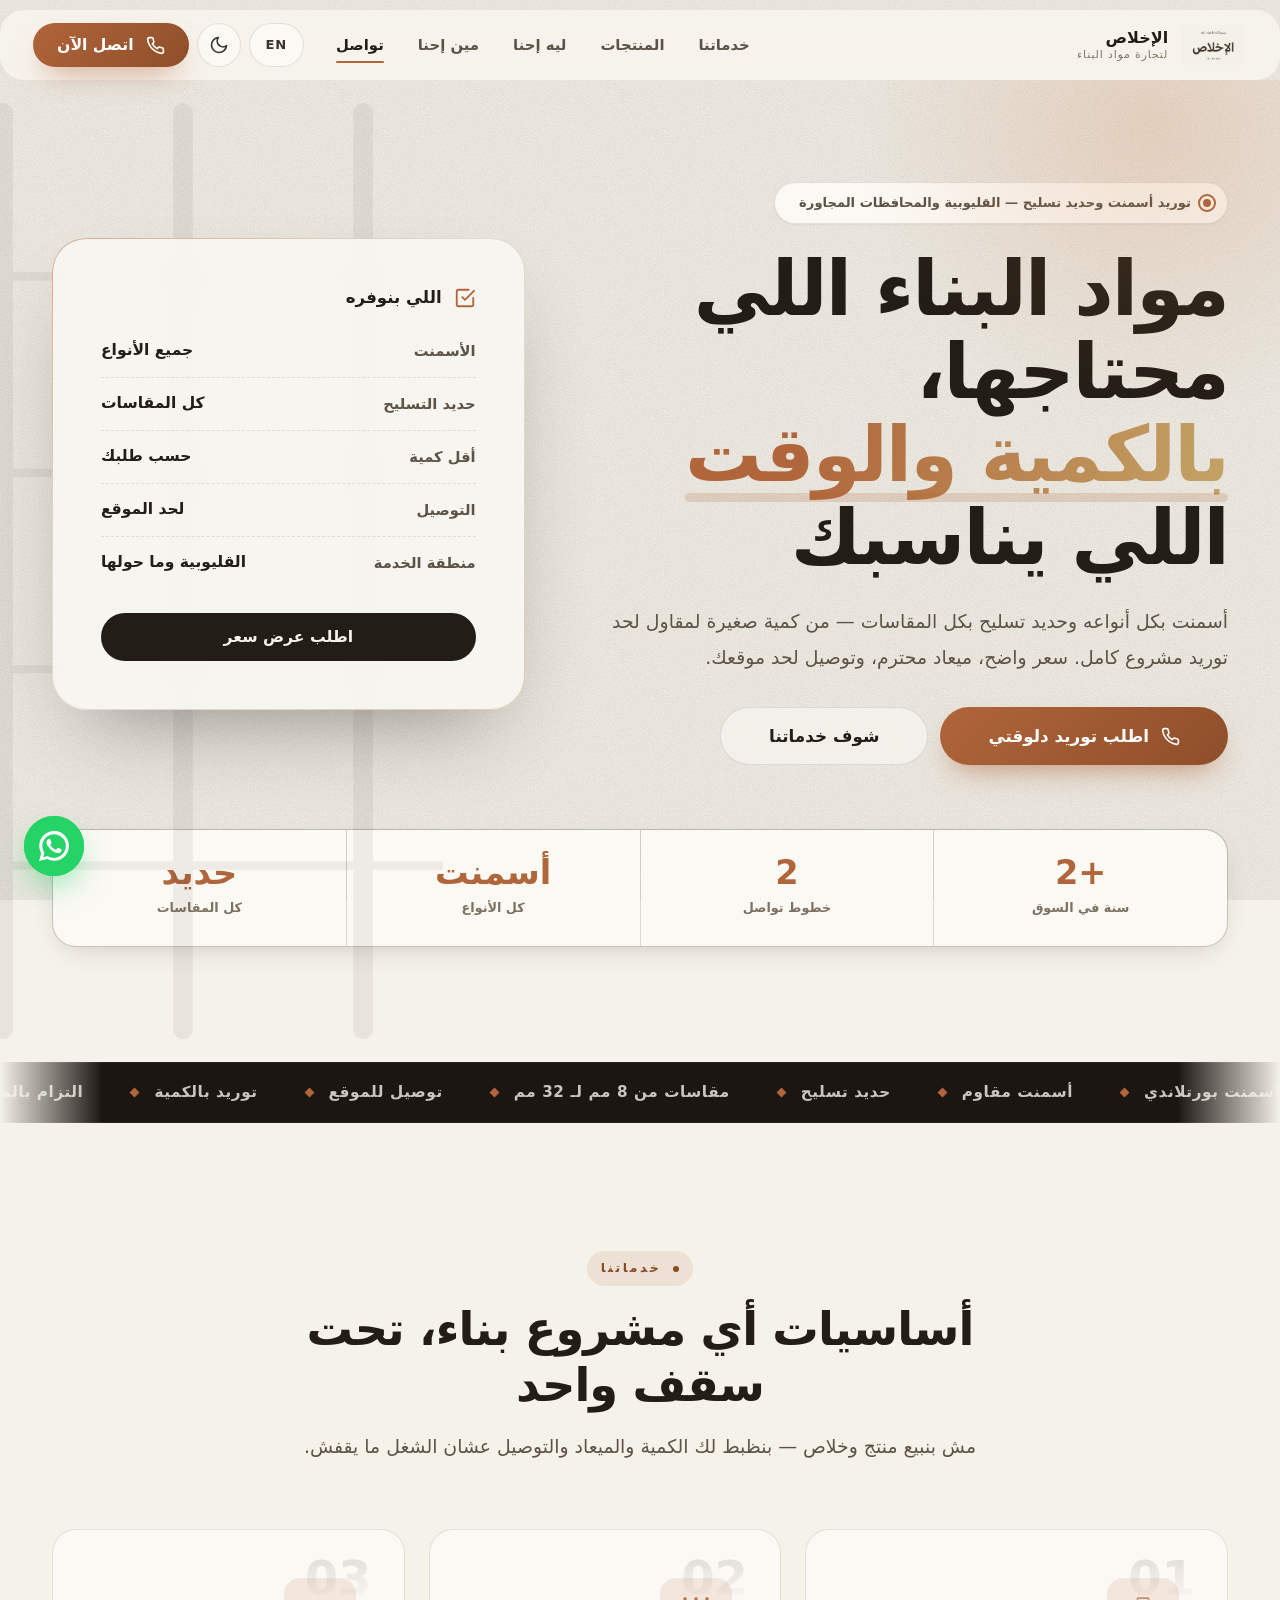
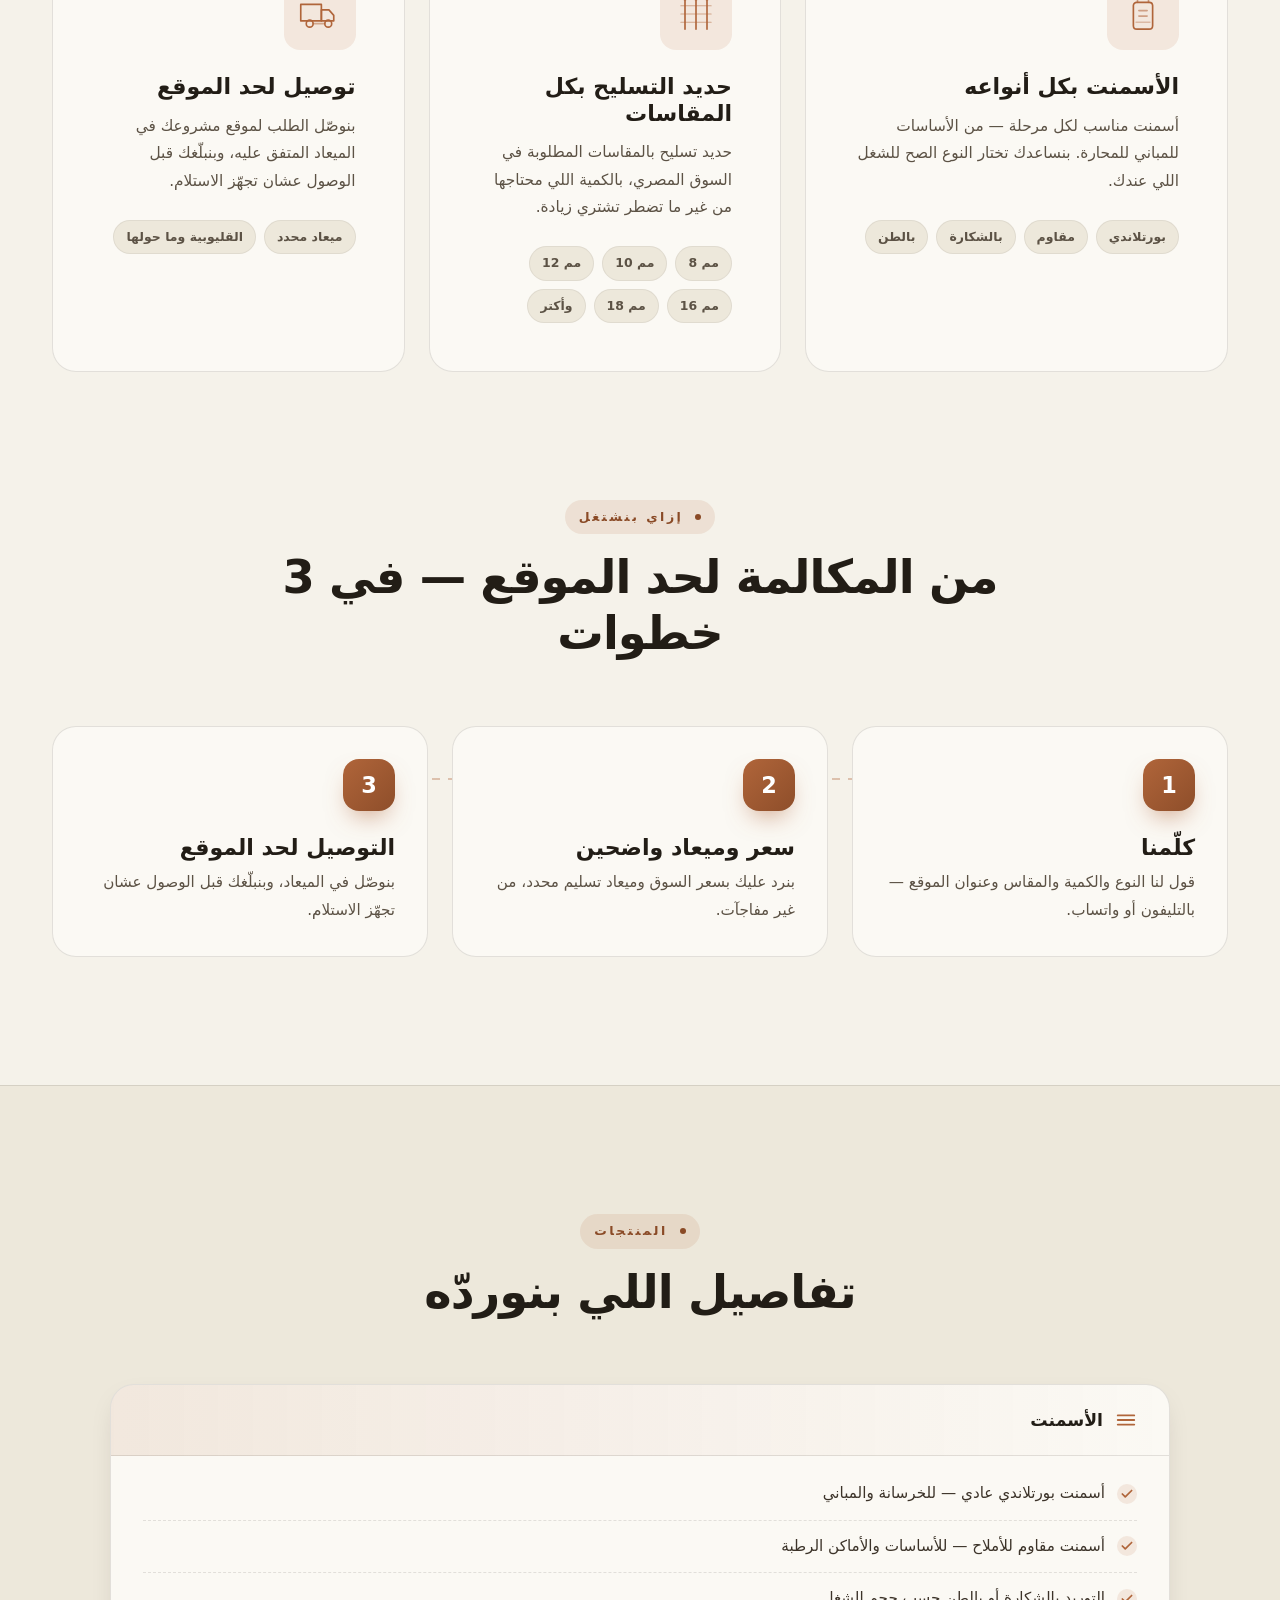
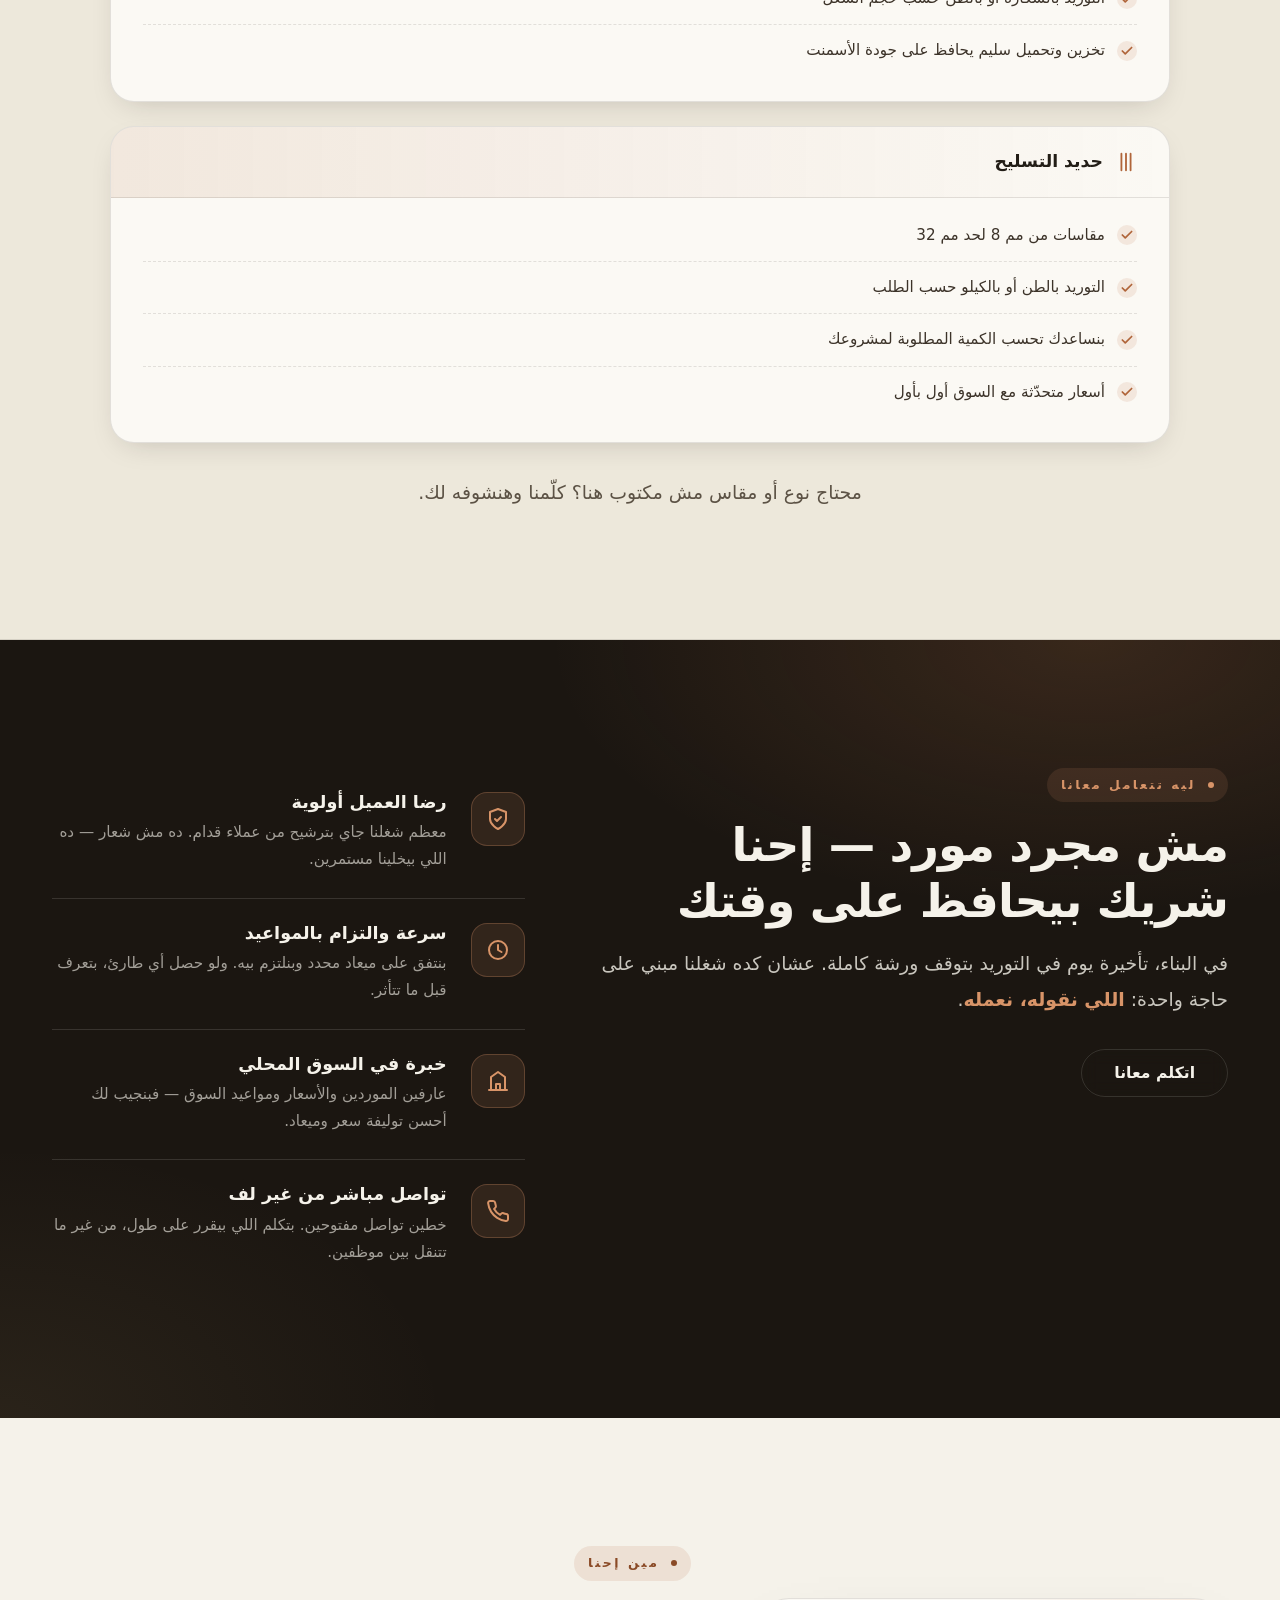
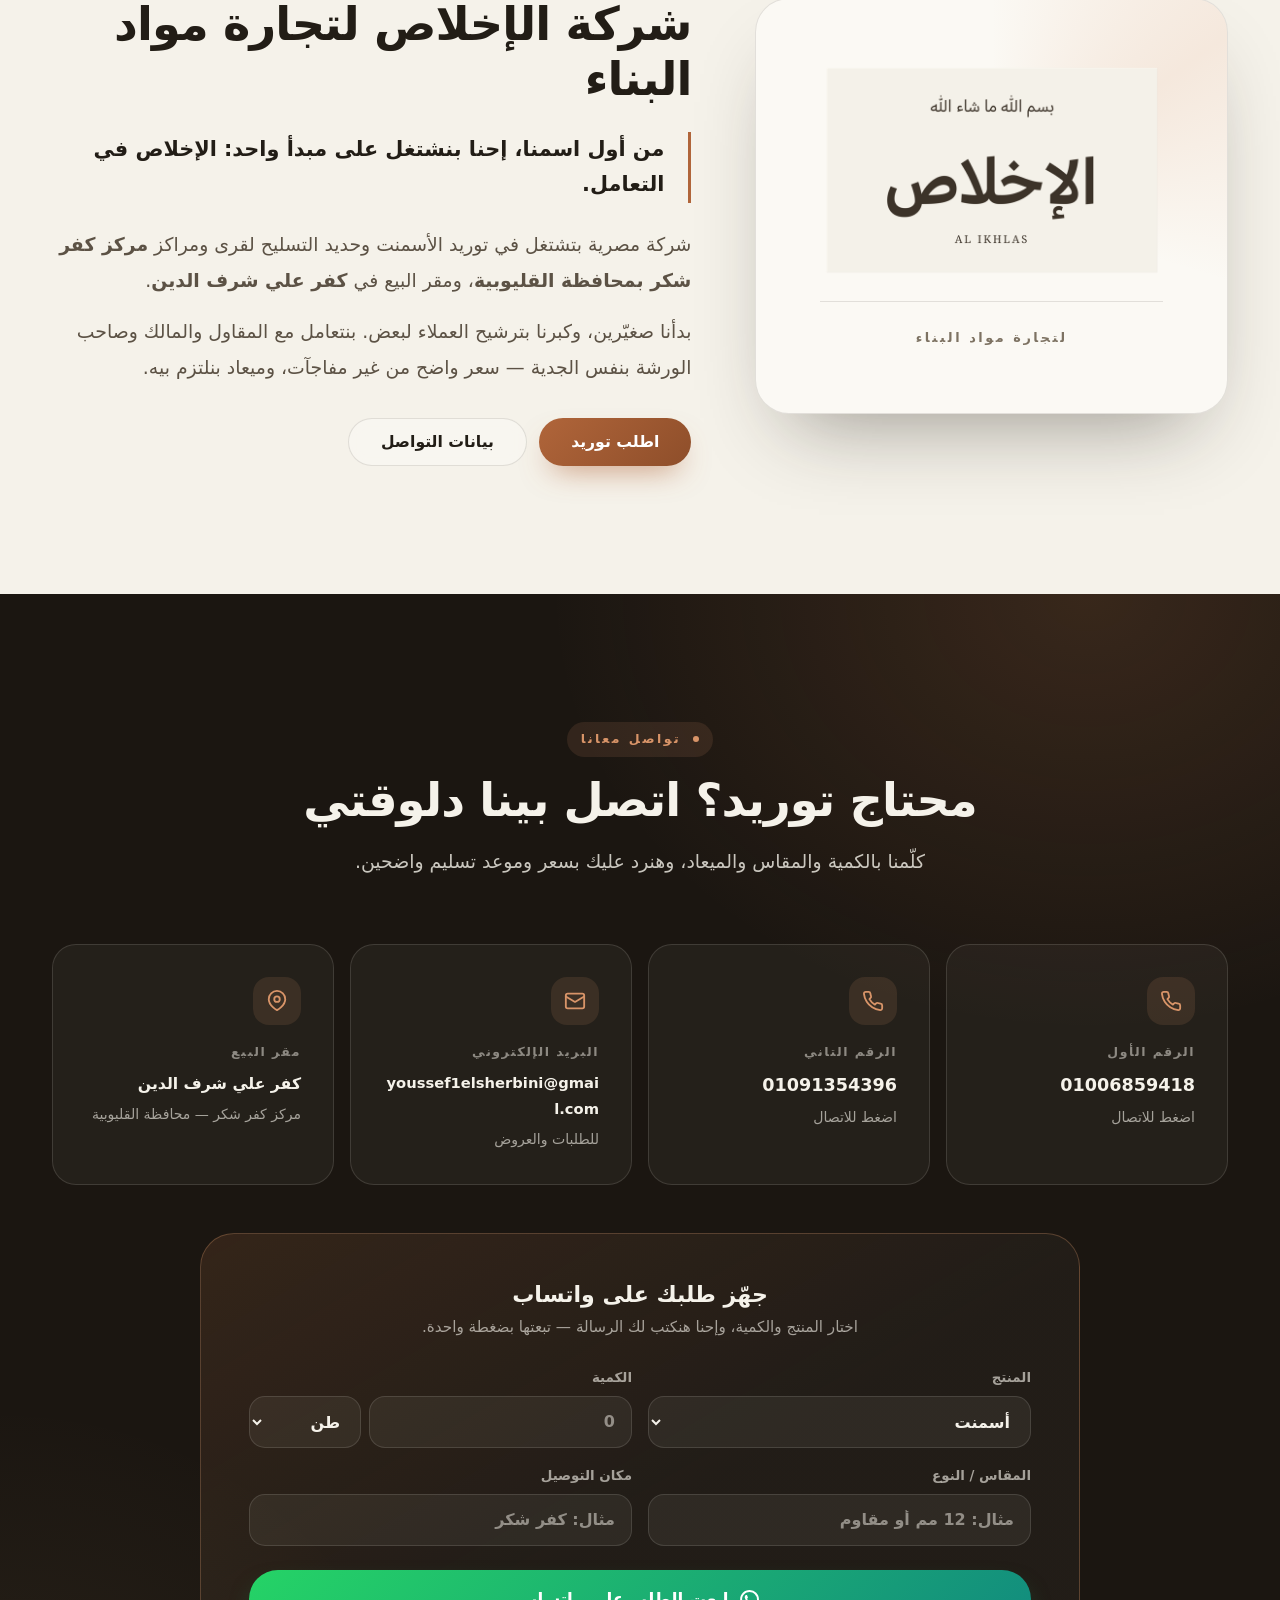
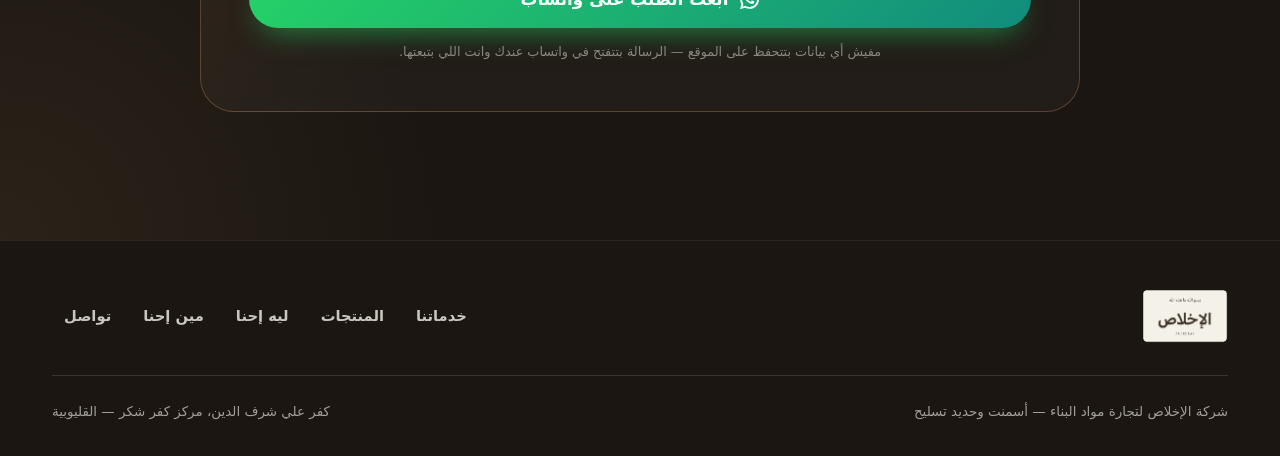
==== commit 361dcd03: "تصميم جديد للموقع: حركات حديثة + طلب واتساب + خطوات العمل - تصميم محدث بنفس هوية اللوجو مع حركات عند" ====
--- a/index.html
+++ b/index.html
@@ -3,6 +3,8 @@
 <head>
 <meta charset="UTF-8">
 <meta name="viewport" content="width=device-width, initial-scale=1.0, viewport-fit=cover">
+<meta http-equiv="Content-Security-Policy" content="default-src 'self'; script-src 'self'; style-src 'self' 'unsafe-inline' https://fonts.googleapis.com; font-src https://fonts.gstatic.com; img-src 'self' data:; connect-src 'self'; object-src 'none'; base-uri 'self'; form-action 'self'">
+<meta name="referrer" content="strict-origin-when-cross-origin">
 <meta name="theme-color" content="#F5F2EA">
 <title>الإخلاص لتجارة مواد البناء | أسمنت وحديد تسليح — كفر شكر، القليوبية</title>
 <meta name="description" content="شركة الإخلاص لتجارة مواد البناء — توريد أسمنت بجميع أنواعه وحديد تسليح بكل المقاسات، بالكمية اللي تحتاجها وتوصيل لموقع مشروعك. كفر شكر، محافظة القليوبية.">
@@ -12,7 +14,7 @@
 <meta property="og:type" content="website">
 <meta property="og:title" content="الإخلاص لتجارة مواد البناء — أسمنت وحديد">
 <meta property="og:description" content="توريد أسمنت وحديد تسليح بالكمية والوقت اللي يناسبك — كفر شكر، القليوبية.">
-<meta property="og:image" content="assets/img/logo.png">
+<meta property="og:image" content="https://fares907.github.io/Al-ikhlas/assets/img/logo.png">
 <meta property="og:locale" content="ar_EG">
 
 <link rel="icon" href="assets/img/logo.png">
@@ -23,27 +25,7 @@
 <link rel="stylesheet" href="https://fonts.googleapis.com/css2?family=Cairo:wght@400;600;700&family=Tajawal:wght@500;700;800;900&family=Inter:wght@400;600;700;800;900&display=swap">
 <link rel="stylesheet" href="assets/css/site.css">
 
-<script>
-/* بنظبط الوضع واللغة قبل ما الصفحة ترسم، عشان الشاشة ما ترفرفش
-   من فاتح لغامق قدام الزاير. */
-(function(){
-  try{
-    var t = localStorage.getItem('ikhlas_theme');
-    if (t !== 'dark' && t !== 'light') {
-      t = (window.matchMedia && matchMedia('(prefers-color-scheme: dark)').matches) ? 'dark' : 'light';
-    }
-    document.documentElement.setAttribute('data-theme', t);
-
-    /* الافتراضي عربي دايماً — دي شركة محلية وأغلب زوارها بيتكلموا عربي.
-       الإنجليزي اختيار بضغطة زرار. */
-    var l = localStorage.getItem('ikhlas_lang');
-    if (l !== 'ar' && l !== 'en') l = 'ar';
-    document.documentElement.setAttribute('lang', l);
-    document.documentElement.setAttribute('dir', l === 'ar' ? 'rtl' : 'ltr');
-    if (l === 'en') document.documentElement.classList.add('lang-en');
-  }catch(e){}
-})();
-</script>
+<script src="assets/js/boot.js"></script>
 
 <script type="application/ld+json">
 {
@@ -67,6 +49,7 @@
 </script>
 </head>
 <body>
+<div class="progress" aria-hidden="true"></div>
 
 <!-- ═══════════ الهيدر ═══════════ -->
 <header class="site-header" id="header">
@@ -130,6 +113,15 @@
 
 <!-- ═══════════ الهيرو ═══════════ -->
 <section class="hero">
+  <svg class="hero-rebar" viewBox="0 0 400 600" aria-hidden="true" preserveAspectRatio="xMidYMid slice">
+    <g fill="none" stroke="currentColor" stroke-linecap="round">
+      <path class="draw" style="--d:0" stroke-width="12" d="M90 20v560"/>
+      <path class="draw" style="--d:1" stroke-width="12" d="M200 20v560"/>
+      <path class="draw" style="--d:2" stroke-width="12" d="M310 20v560"/>
+      <path class="draw thin" style="--d:3" stroke-width="5" d="M40 120h320M40 240h320M40 360h320M40 480h320"/>
+    </g>
+  </svg>
+  <div class="hero-glow" aria-hidden="true"></div>
   <div class="wrap">
     <div class="hero-grid">
       <div>
@@ -174,8 +166,8 @@
     </div>
 
     <div class="trust reveal">
-      <div><b class="num">2+</b><span data-t="trust.years">سنة في السوق</span></div>
-      <div><b class="num">2</b><span data-t="trust.lines">خطوط تواصل</span></div>
+      <div><b class="num" data-count="2" data-suffix="+">2+</b><span data-t="trust.years">سنة في السوق</span></div>
+      <div><b class="num" data-count="2">2</b><span data-t="trust.lines">خطوط تواصل</span></div>
       <div><b data-t="trust.cement">أسمنت</b><span data-t="trust.cementV">كل الأنواع</span></div>
       <div><b data-t="trust.steel">حديد</b><span data-t="trust.steelV">كل المقاسات</span></div>
     </div>
@@ -185,9 +177,9 @@
 <!-- ═══════════ الشريط المتحرك ═══════════ -->
 <div class="marquee" aria-hidden="true">
   <div class="marquee-track" id="marqueeTrack">
-    <span>أسمنت بورتلاندي</span><span>أسمنت مقاوم</span><span>حديد تسليح</span>
-    <span>مقاسات من 8 مم لـ 32 مم</span><span>توصيل للموقع</span>
-    <span>توريد بالكمية</span><span>التزام بالمواعيد</span><span>أسعار السوق</span>
+    <span data-t="mq.1">أسمنت بورتلاندي</span><span data-t="mq.2">أسمنت مقاوم</span><span data-t="mq.3">حديد تسليح</span>
+    <span data-t="mq.4">مقاسات من 8 مم لـ 32 مم</span><span data-t="mq.5">توصيل للموقع</span>
+    <span data-t="mq.6">توريد بالكمية</span><span data-t="mq.7">التزام بالمواعيد</span><span data-t="mq.8">أسعار السوق</span>
   </div>
 </div>
 
@@ -259,6 +251,21 @@
         </div>
       </article>
     </div>
+  </div>
+</section>
+
+<!-- ═══════════ إزاي بنشتغل ═══════════ -->
+<section class="section steps-sec" id="steps">
+  <div class="wrap">
+    <div class="section-head center reveal">
+      <span class="eyebrow" data-t="steps.eyebrow">إزاي بنشتغل</span>
+      <h2 class="h2" data-t="steps.title">من المكالمة لحد الموقع — في 3 خطوات</h2>
+    </div>
+    <ol class="steps">
+      <li class="step reveal"><span class="step-n num">1</span><h3 class="h3" data-t="steps.s1t">كلّمنا</h3><p data-t="steps.s1p">قول لنا النوع والكمية والمقاس وعنوان الموقع — بالتليفون أو واتساب.</p></li>
+      <li class="step reveal" data-d="1"><span class="step-n num">2</span><h3 class="h3" data-t="steps.s2t">سعر وميعاد واضحين</h3><p data-t="steps.s2p">بنرد عليك بسعر السوق وميعاد تسليم محدد، من غير مفاجآت.</p></li>
+      <li class="step reveal" data-d="2"><span class="step-n num">3</span><h3 class="h3" data-t="steps.s3t">التوصيل لحد الموقع</h3><p data-t="steps.s3p">بنوصّل في الميعاد، وبنبلّغك قبل الوصول عشان تجهّز الاستلام.</p></li>
+    </ol>
   </div>
 </section>
 
@@ -290,7 +297,7 @@
           <span data-t="prod.steelH">حديد التسليح</span>
         </h3>
         <div class="plist">
-          <div><svg viewBox="0 0 24 24" fill="none" stroke="currentColor" stroke-width="3" stroke-linecap="round" stroke-linejoin="round"><path d="M20 6L9 17l-5-5"/></svg> مقاسات من <span class="num">8&nbsp;مم</span> لحد <span class="num">32&nbsp;مم</span></div>
+          <div><svg viewBox="0 0 24 24" fill="none" stroke="currentColor" stroke-width="3" stroke-linecap="round" stroke-linejoin="round"><path d="M20 6L9 17l-5-5"/></svg> <span data-t="prod.s1">مقاسات من <span class="num">8&nbsp;مم</span> لحد <span class="num">32&nbsp;مم</span></span></div>
           <div><svg viewBox="0 0 24 24" fill="none" stroke="currentColor" stroke-width="3" stroke-linecap="round" stroke-linejoin="round"><path d="M20 6L9 17l-5-5"/></svg> <span data-t="prod.s2">التوريد بالطن أو بالكيلو حسب الطلب</span></div>
           <div><svg viewBox="0 0 24 24" fill="none" stroke="currentColor" stroke-width="3" stroke-linecap="round" stroke-linejoin="round"><path d="M20 6L9 17l-5-5"/></svg> <span data-t="prod.s3">بنساعدك تحسب الكمية المطلوبة لمشروعك</span></div>
           <div><svg viewBox="0 0 24 24" fill="none" stroke="currentColor" stroke-width="3" stroke-linecap="round" stroke-linejoin="round"><path d="M20 6L9 17l-5-5"/></svg> <span data-t="prod.s4">أسعار متحدّثة مع السوق أول بأول</span></div>
@@ -446,12 +453,28 @@
       </div>
     </div>
 
-    <div class="center reveal" style="margin-top:var(--sp-7)">
-      <a href="https://wa.me/201006859418" class="btn btn-primary btn-lg" target="_blank" rel="noopener">
+    <form class="order reveal" id="orderForm" novalidate>
+      <div class="order-head">
+        <h3 class="h3" data-t="order.title">جهّز طلبك على واتساب</h3>
+        <p data-t="order.lead">اختار المنتج والكمية، وإحنا هنكتب لك الرسالة — تبعتها بضغطة واحدة.</p>
+      </div>
+      <div class="order-grid">
+        <label class="ofield"><span data-t="order.product">المنتج</span>
+          <select id="oProduct"><option value="cement" data-t="order.cement">أسمنت</option><option value="steel" data-t="order.steel">حديد تسليح</option></select></label>
+        <label class="ofield"><span data-t="order.qty">الكمية</span>
+          <span class="qty"><input id="oQty" type="number" inputmode="decimal" min="0" step="any" placeholder="0">
+          <select id="oUnit" aria-label="الوحدة"><option value="ton" data-t="order.ton">طن</option><option value="bag" data-t="order.bag">شكارة</option></select></span></label>
+        <label class="ofield"><span data-t="order.size">المقاس / النوع</span>
+          <input id="oSize" type="text" maxlength="60" data-ta="placeholder|order.sizeH" placeholder="مثال: 12 مم أو مقاوم"></label>
+        <label class="ofield"><span data-t="order.place">مكان التوصيل</span>
+          <input id="oPlace" type="text" maxlength="80" data-ta="placeholder|order.placeH" placeholder="مثال: كفر شكر"></label>
+      </div>
+      <button class="btn btn-primary btn-lg btn-block" type="submit">
         <svg viewBox="0 0 24 24" fill="currentColor"><path d="M17.47 14.38c-.3-.15-1.76-.87-2.03-.97-.27-.1-.47-.15-.67.15-.2.3-.77.96-.95 1.16-.17.2-.35.22-.65.07-.3-.15-1.26-.46-2.4-1.48-.89-.79-1.49-1.77-1.66-2.07-.17-.3-.02-.46.13-.61.14-.13.3-.35.45-.52.15-.17.2-.3.3-.5.1-.2.05-.37-.02-.52-.08-.15-.67-1.61-.92-2.21-.24-.58-.49-.5-.67-.51h-.57c-.2 0-.52.07-.79.37-.27.3-1.04 1.01-1.04 2.47s1.06 2.87 1.21 3.07c.15.2 2.1 3.2 5.08 4.49.71.3 1.26.49 1.69.63.71.22 1.36.19 1.87.12.57-.09 1.76-.72 2.01-1.41.25-.7.25-1.29.17-1.42-.07-.13-.27-.2-.57-.35M12.04 21.5h-.01a9.4 9.4 0 0 1-4.79-1.31l-.34-.2-3.56.93.95-3.47-.22-.36a9.38 9.38 0 0 1-1.44-5.01c0-5.19 4.23-9.41 9.42-9.41 2.51 0 4.88.98 6.66 2.76a9.36 9.36 0 0 1 2.76 6.66c0 5.19-4.23 9.41-9.43 9.41M20.52 3.45A11.77 11.77 0 0 0 12.04 0C5.5 0 .18 5.32.18 11.86c0 2.09.55 4.13 1.59 5.93L.08 24l6.35-1.66a11.83 11.83 0 0 0 5.66 1.44h.01c6.53 0 11.85-5.32 11.86-11.86 0-3.17-1.23-6.15-3.47-8.39"/></svg>
-        <span data-t="ct.wa">كلّمنا على واتساب</span>
-      </a>
-    </div>
+        <span data-t="order.send">ابعت الطلب على واتساب</span>
+      </button>
+      <p class="order-note" data-t="order.note">مفيش أي بيانات بتتحفظ على الموقع — الرسالة بتتفتح في واتساب عندك وانت اللي بتبعتها.</p>
+    </form>
   </div>
 </section>
 
@@ -463,11 +486,11 @@
     <div class="footer-top">
       <img src="assets/img/logo.png" alt="لوجو الإخلاص" width="140" height="88">
       <div class="footer-links">
-        <a href="#services">خدماتنا</a>
-        <a href="#products">المنتجات</a>
-        <a href="#why">ليه إحنا</a>
-        <a href="#about">مين إحنا</a>
-        <a href="#contact">تواصل</a>
+        <a href="#services" data-t="nav.services">خدماتنا</a>
+        <a href="#products" data-t="nav.products">المنتجات</a>
+        <a href="#why" data-t="nav.why">ليه إحنا</a>
+        <a href="#about" data-t="nav.about">مين إحنا</a>
+        <a href="#contact" data-t="nav.contact">تواصل</a>
       </div>
     </div>
     <div class="footer-bottom">
@@ -480,6 +503,8 @@
 <a href="https://wa.me/201006859418" class="fab" target="_blank" rel="noopener" aria-label="تواصل على واتساب">
   <svg viewBox="0 0 24 24" fill="currentColor"><path d="M17.47 14.38c-.3-.15-1.76-.87-2.03-.97-.27-.1-.47-.15-.67.15-.2.3-.77.96-.95 1.16-.17.2-.35.22-.65.07-.3-.15-1.26-.46-2.4-1.48-.89-.79-1.49-1.77-1.66-2.07-.17-.3-.02-.46.13-.61.14-.13.3-.35.45-.52.15-.17.2-.3.3-.5.1-.2.05-.37-.02-.52-.08-.15-.67-1.61-.92-2.21-.24-.58-.49-.5-.67-.51h-.57c-.2 0-.52.07-.79.37-.27.3-1.04 1.01-1.04 2.47s1.06 2.87 1.21 3.07c.15.2 2.1 3.2 5.08 4.49.71.3 1.26.49 1.69.63.71.22 1.36.19 1.87.12.57-.09 1.76-.72 2.01-1.41.25-.7.25-1.29.17-1.42-.07-.13-.27-.2-.57-.35M12.04 21.5h-.01a9.4 9.4 0 0 1-4.79-1.31l-.34-.2-3.56.93.95-3.47-.22-.36a9.38 9.38 0 0 1-1.44-5.01c0-5.19 4.23-9.41 9.42-9.41 2.51 0 4.88.98 6.66 2.76a9.36 9.36 0 0 1 2.76 6.66c0 5.19-4.23 9.41-9.43 9.41M20.52 3.45A11.77 11.77 0 0 0 12.04 0C5.5 0 .18 5.32.18 11.86c0 2.09.55 4.13 1.59 5.93L.08 24l6.35-1.66a11.83 11.83 0 0 0 5.66 1.44h.01c6.53 0 11.85-5.32 11.86-11.86 0-3.17-1.23-6.15-3.47-8.39"/></svg>
 </a>
+
+<button class="to-top" id="toTop" type="button" data-ta="aria-label|a11y.top" aria-label="ارجع لأول الصفحة"><svg viewBox="0 0 24 24" fill="none" stroke="currentColor" stroke-width="2.4" stroke-linecap="round" stroke-linejoin="round"><path d="M12 19V5M5 12l7-7 7 7"/></svg></button>
 
 <script src="assets/js/i18n.js"></script>
 <script src="assets/js/site.js"></script>
--- a/assets/css/site.css
+++ b/assets/css/site.css
@@ -1,611 +1,532 @@
 /* ==========================================================================
-   شركة الإخلاص لتجارة مواد البناء — نظام التصميم
-   الألوان مسحوبة من اللوجو نفسه: كريمي عظمي + بني إسبريسو،
-   وزوّدنا نحاسي دافئ يليق بالحديد.
+   شركة الإخلاص لتجارة مواد البناء — نظام التصميم (الإصدار 2)
+   الهوية من اللوجو: كريمي عظمي + بني إسبريسو + نحاسي الحديد.
+   CSS حديث من غير مكتبات: OKLCH · color-mix · View Transitions ·
+   Scroll-driven animations · @property · Container queries
    ========================================================================== */
 
 /* ---------- 1. التوكنز ---------- */
 :root{
-  /* الكريمي — أساس الهوية */
-  --bone:#F5F2EA;
-  --bone-2:#EDE8DB;
-  --bone-3:#E3DCCA;
-  --paper:#FBF9F4;
-
-  /* البني — حبر الهوية */
-  --ink:#221D16;
-  --ink-2:#3C3329;
-  --ink-3:#5C5245;
-  --ink-4:#8A7F6F;
-
-  /* النحاسي — لمسة الحديد */
-  --copper:#B0653A;
-  --copper-2:#8E4E2A;
-  --copper-3:#D89468;
-  --copper-wash:rgba(176,101,58,.10);
-  /* نسخة أغمق للنص الصغير — النحاسي العادي تباينه أقل من المطلوب */
+  --bone:#F5F2EA; --bone-2:#EDE8DB; --bone-3:#E3DCCA; --paper:#FBF9F4;
+  --ink:#221D16; --ink-2:#3C3329; --ink-3:#5C5245; --ink-4:#7D7262;
+  --copper:#B0653A; --copper-2:#8E4E2A; --copper-3:#D89468;
+  --copper-wash:color-mix(in oklch,var(--copper) 12%,transparent);
   --copper-text:#8A4A26;
-
-  /* الذهبي الهادي */
   --gold:#C3A265;
 
-  --line:rgba(60,51,41,.14);
-  --line-2:rgba(60,51,41,.08);
-  --line-dark:rgba(245,242,234,.14);
-
-  /* الأقسام الغامقة — توكن مستقل عشان الوضع الليلي ما يقلبهاش */
-  --surface-dark:#221D16;
-  --surface-dark-2:#3C3329;
-  --on-dark-title:#F5F2EA;
-  --on-dark-text:rgba(245,242,234,.78);
-  --on-dark-mute:rgba(245,242,234,.58);
-  --on-dark-faint:rgba(245,242,234,.5);
-  --on-dark-soft:rgba(245,242,234,.05);
-  --on-dark-soft-2:rgba(245,242,234,.09);
-
-  --header-bg:rgba(245,242,234,.82);
-  --noise-opacity:.4;
+  --line:rgba(60,51,41,.13); --line-2:rgba(60,51,41,.07); --line-dark:rgba(245,242,234,.13);
+
+  --surface-dark:#1B1611; --surface-dark-2:#2C241C;
+  --on-dark-title:#F5F2EA; --on-dark-text:rgba(245,242,234,.8); --on-dark-mute:rgba(245,242,234,.62);
+  --on-dark-faint:rgba(245,242,234,.5); --on-dark-soft:rgba(245,242,234,.045); --on-dark-soft-2:rgba(245,242,234,.09);
+
+  --header-bg:rgba(251,249,244,.72);
+  --noise-opacity:.35;
 
   --shadow-1:0 1px 2px rgba(34,29,22,.05);
-  --shadow-2:0 8px 30px -12px rgba(34,29,22,.22);
-  --shadow-3:0 30px 70px -30px rgba(34,29,22,.42);
-
-  --r-sm:8px; --r-md:14px; --r-lg:22px; --r-xl:32px; --r-full:999px;
-
-  --sp-1:4px;  --sp-2:8px;  --sp-3:12px; --sp-4:16px;
-  --sp-5:24px; --sp-6:32px; --sp-7:48px; --sp-8:64px;
-  --sp-9:88px; --sp-10:120px;
-
-  --tap:48px;
-  --content:1180px;
-  --narrow:760px;
+  --shadow-2:0 10px 30px -14px rgba(34,29,22,.25);
+  --shadow-3:0 40px 80px -36px rgba(34,29,22,.45);
+
+  --r-sm:10px; --r-md:16px; --r-lg:24px; --r-xl:34px; --r-full:999px;
+  --sp-1:4px; --sp-2:8px; --sp-3:12px; --sp-4:16px; --sp-5:24px; --sp-6:32px; --sp-7:48px; --sp-8:64px; --sp-9:88px; --sp-10:128px;
+  --tap:48px; --content:1200px; --narrow:760px;
 
   --display:'Tajawal','Cairo',system-ui,sans-serif;
   --body:'Cairo','Tajawal',system-ui,sans-serif;
-}
-
-/* في الوضع الإنجليزي بنستخدم خط لاتيني حقيقي — الخطوط العربية
-   حروفها اللاتينية باهتة وبتخلي النسخة الإنجليزية شكلها أقل. */
+
+  /* كانت متعرفة جوه :root.lang-en بس — فالحركات كانت بايظة في العربي */
+  --ease:cubic-bezier(.22,1,.36,1);
+  --spring:cubic-bezier(.34,1.56,.64,1);
+  --safe-t:env(safe-area-inset-top,0px);
+  --safe-b:env(safe-area-inset-bottom,0px);
+  color-scheme:light;
+}
 :root.lang-en{
   --display:'Inter',system-ui,-apple-system,'Segoe UI',sans-serif;
   --body:'Inter',system-ui,-apple-system,'Segoe UI',sans-serif;
-
-  --safe-t:env(safe-area-inset-top,0px);
-  --safe-b:env(safe-area-inset-bottom,0px);
-
-  --ease:cubic-bezier(.22,.8,.28,1);
-
-  color-scheme:light;
-}
-
-/* ==========================================================================
-   الوضع الليلي
-   بنفس هوية اللوجو — بني دافئ غامق مش أسود ميت، والنحاسي بيفتح شوية
-   عشان يفضل واضح على الغامق.
-   ========================================================================== */
+}
+
 :root[data-theme="dark"]{
-  --bone:#15110D;
-  --bone-2:#1E1813;
-  --bone-3:#2A231B;
-  --paper:#1C1712;
-
-  --ink:#F5F2EA;
-  --ink-2:#E4DCCD;
-  --ink-3:#B3A794;
-  --ink-4:#8B806F;
-
-  --copper:#CB7C4E;
-  --copper-2:#B0653A;
-  --copper-3:#E0A075;
-  --copper-wash:rgba(203,124,78,.16);
-  --copper-text:#E0A075;
-
-  --gold:#D3B478;
-
-  --line:rgba(245,242,234,.12);
-  --line-2:rgba(245,242,234,.07);
-  --line-dark:rgba(245,242,234,.12);
-
-  /* الأقسام الغامقة بتغمق أكتر عشان تفضل متميزة عن خلفية الصفحة */
-  --surface-dark:#0D0A07;
-  --surface-dark-2:#1E1813;
-
-  --header-bg:rgba(21,17,13,.86);
-  --noise-opacity:.22;
-
-  --shadow-2:0 8px 30px -12px rgba(0,0,0,.7);
-  --shadow-3:0 30px 70px -30px rgba(0,0,0,.85);
-
+  --bone:#14100C; --bone-2:#1C1712; --bone-3:#29211A; --paper:#1A1511;
+  --ink:#F5F2EA; --ink-2:#E4DCCD; --ink-3:#B8AC99; --ink-4:#908573;
+  --copper:#D0814F; --copper-2:#B0653A; --copper-3:#E7A77B; --copper-text:#E7A77B;
+  --gold:#D9BA7C;
+  --line:rgba(245,242,234,.11); --line-2:rgba(245,242,234,.06); --line-dark:rgba(245,242,234,.11);
+  --surface-dark:#0C0907; --surface-dark-2:#1C1712;
+  --header-bg:rgba(20,16,12,.7);
+  --noise-opacity:.18;
+  --shadow-2:0 10px 30px -14px rgba(0,0,0,.7);
+  --shadow-3:0 40px 80px -36px rgba(0,0,0,.9);
   color-scheme:dark;
 }
 
 /* ---------- 2. الأساس ---------- */
 *,*::before,*::after{margin:0;padding:0;box-sizing:border-box;}
-
-html{
-  -webkit-text-size-adjust:100%;text-size-adjust:100%;
-  scroll-behavior:smooth;
-  scroll-padding-top:88px;      /* عشان الهيدر الثابت ما يغطيش العناوين */
-}
-
+html{-webkit-text-size-adjust:100%;text-size-adjust:100%;scroll-behavior:smooth;scroll-padding-top:96px;}
 body{
-  font-family:var(--body);
-  background:var(--bone);
-  color:var(--ink-2);
-  line-height:1.75;
-  font-size:16px;
-  overflow-x:hidden;
-  -webkit-font-smoothing:antialiased;
-  text-rendering:optimizeLegibility;
-  transition:background .35s var(--ease),color .35s var(--ease);
-}
-
-/* حبيبات ورقية خفيفة — بتدي إحساس مطبوع بدل الفلات الميت */
+  font-family:var(--body);background:var(--bone);color:var(--ink-2);
+  line-height:1.8;font-size:16px;overflow-x:hidden;
+  -webkit-font-smoothing:antialiased;text-rendering:optimizeLegibility;
+}
 body::before{
   content:'';position:fixed;inset:0;z-index:0;pointer-events:none;
   opacity:var(--noise-opacity);mix-blend-mode:multiply;
-  background-image:url("data:image/svg+xml,%3Csvg xmlns='http://www.w3.org/2000/svg' width='140' height='140'%3E%3Cfilter id='n'%3E%3CfeTurbulence type='fractalNoise' baseFrequency='.85' numOctaves='3'/%3E%3CfeColorMatrix type='saturate' values='0'/%3E%3C/filter%3E%3Crect width='140' height='140' filter='url(%23n)' opacity='.055'/%3E%3C/svg%3E");
-}
+  background-image:url("data:image/svg+xml,%3Csvg xmlns='http://www.w3.org/2000/svg' width='140' height='140'%3E%3Cfilter id='n'%3E%3CfeTurbulence type='fractalNoise' baseFrequency='.85' numOctaves='3'/%3E%3CfeColorMatrix values='0 0 0 0 .13 0 0 0 0 .11 0 0 0 0 .09 0 0 0 .5 0'/%3E%3C/filter%3E%3Crect width='100%25' height='100%25' filter='url(%23n)'/%3E%3C/svg%3E");
+}
+:root[data-theme="dark"] body::before{mix-blend-mode:screen;}
 body > *{position:relative;z-index:1;}
-
 img,svg{display:block;max-width:100%;height:auto;}
 a{color:inherit;text-decoration:none;}
-button{font:inherit;color:inherit;background:none;border:none;cursor:pointer;}
-::selection{background:var(--copper);color:var(--bone);}
-
-:focus-visible{outline:2px solid var(--copper);outline-offset:3px;border-radius:4px;}
-
+button,input,select{font:inherit;color:inherit;}
+button{background:none;border:none;cursor:pointer;}
+::selection{background:var(--copper);color:#fff;}
+:focus-visible{outline:2px solid var(--copper);outline-offset:3px;border-radius:6px;}
 .num{font-variant-numeric:tabular-nums;direction:ltr;display:inline-block;unicode-bidi:isolate;}
+
+/* انتقال الثيم: دايرة بتكبر من مكان الضغطة */
+.theme-vt::view-transition-old(root){animation:none;}
+.theme-vt::view-transition-new(root){animation:circle-in .7s var(--ease);}
+@keyframes circle-in{from{clip-path:circle(0 at var(--vt-x,50%) var(--vt-y,0))}to{clip-path:circle(150% at var(--vt-x,50%) var(--vt-y,0))}}
+
+/* شريط تقدم القراءة فوق الصفحة */
+.progress{
+  position:fixed;inset-inline:0;top:0;height:3px;z-index:400;
+  background:linear-gradient(90deg,var(--copper),var(--gold));
+  transform-origin:0 50%;transform:scaleX(0);
+}
+:root[dir="rtl"] .progress{transform-origin:100% 50%;}
+@supports (animation-timeline: scroll()){
+  .progress{animation:grow-x linear both;animation-timeline:scroll(root);}
+  @keyframes grow-x{to{transform:scaleX(1)}}
+}
 
 /* ---------- 3. الطباعة ---------- */
 h1,h2,h3,h4{font-family:var(--display);color:var(--ink);line-height:1.2;font-weight:800;}
-
-.display{
-  font-size:clamp(2.1rem,6.2vw,4.4rem);
-  font-weight:900;letter-spacing:-.02em;line-height:1.12;
-}
-.h2{font-size:clamp(1.6rem,3.6vw,2.6rem);letter-spacing:-.015em;}
-.h3{font-size:clamp(1.1rem,2vw,1.35rem);font-weight:800;}
-
-.lead{font-size:clamp(1rem,1.6vw,1.16rem);color:var(--ink-3);line-height:1.85;}
-
-/* عين القسم: كلمة صغيرة فوق العنوان */
+.display{font-size:clamp(2.3rem,6.6vw,4.8rem);font-weight:900;letter-spacing:-.025em;line-height:1.08;}
+.h2{font-size:clamp(1.75rem,4vw,2.9rem);letter-spacing:-.02em;}
+.h3{font-size:clamp(1.12rem,2vw,1.38rem);font-weight:800;}
+.lead{font-size:clamp(1.02rem,1.6vw,1.18rem);color:var(--ink-3);line-height:1.9;}
 .eyebrow{
   display:inline-flex;align-items:center;gap:var(--sp-3);
-  font-family:var(--display);
-  font-size:.76rem;font-weight:700;letter-spacing:.22em;
-  color:var(--copper-text);text-transform:uppercase;
-  margin-bottom:var(--sp-4);
-}
-.eyebrow::before{
-  content:'';width:32px;height:1.5px;background:var(--copper-text);opacity:.55;
-}
-.on-dark .eyebrow{color:var(--copper-3);}
-.on-dark .eyebrow::before{background:var(--copper-3);}
+  font-family:var(--display);font-size:.78rem;font-weight:800;letter-spacing:.2em;
+  color:var(--copper-text);text-transform:uppercase;margin-bottom:var(--sp-4);
+  padding:6px 14px;border-radius:var(--r-full);background:var(--copper-wash);
+}
+.eyebrow::before{content:'';width:6px;height:6px;border-radius:50%;background:currentColor;}
+.on-dark .eyebrow{color:var(--copper-3);background:rgba(216,148,104,.12);}
 
 /* ---------- 4. الهيكل ---------- */
 .wrap{width:100%;max-width:var(--content);margin-inline:auto;padding-inline:var(--sp-5);}
-.section{padding-block:clamp(60px,9vw,var(--sp-10));}
-.section-head{max-width:var(--narrow);margin-bottom:clamp(36px,5vw,var(--sp-8));}
+.section{padding-block:clamp(72px,10vw,var(--sp-10));}
+.section-head{max-width:var(--narrow);margin-bottom:clamp(40px,5vw,var(--sp-8));}
 .center{text-align:center;margin-inline:auto;}
-.center .eyebrow::before{display:none;}
-
-/* أقسام غامقة */
-.on-dark{background:var(--surface-dark);color:var(--on-dark-text);}
+.on-dark{background:var(--surface-dark);color:var(--on-dark-text);position:relative;overflow:hidden;}
+.on-dark::before{
+  content:'';position:absolute;inset:0;pointer-events:none;
+  background:radial-gradient(60% 50% at 85% 0%,rgba(208,129,79,.16),transparent 70%),
+             radial-gradient(50% 50% at 0% 100%,rgba(217,186,124,.08),transparent 70%);
+}
+.on-dark > .wrap{position:relative;}
 .on-dark h1,.on-dark h2,.on-dark h3,.on-dark h4{color:var(--on-dark-title);}
 .on-dark .lead{color:var(--on-dark-text);}
 
 /* ---------- 5. الأزرار ---------- */
 .btn{
   display:inline-flex;align-items:center;justify-content:center;gap:var(--sp-3);
-  min-height:var(--tap);padding:0 var(--sp-6);
-  border-radius:var(--r-full);
-  font-family:var(--display);font-size:.98rem;font-weight:800;
-  letter-spacing:.01em;white-space:nowrap;
-  transition:transform .25s var(--ease),box-shadow .25s var(--ease),
-             background .25s var(--ease),color .25s var(--ease),border-color .25s;
-  -webkit-tap-highlight-color:transparent;touch-action:manipulation;
-  position:relative;overflow:hidden;
+  min-height:var(--tap);padding:0 var(--sp-6);border-radius:var(--r-full);
+  font-family:var(--display);font-size:.98rem;font-weight:800;white-space:nowrap;
+  transition:transform .35s var(--spring),box-shadow .3s var(--ease),background .3s,color .3s,border-color .3s;
+  -webkit-tap-highlight-color:transparent;touch-action:manipulation;position:relative;overflow:hidden;isolation:isolate;
 }
 .btn svg{width:19px;height:19px;flex-shrink:0;}
-.btn:active{transform:scale(.97);}
-
-.btn-primary{background:var(--copper);color:#fff;box-shadow:0 10px 26px -10px rgba(176,101,58,.7);}
-@media(hover:hover){.btn-primary:hover{background:var(--copper-2);transform:translateY(-2px);
-  box-shadow:0 16px 34px -12px rgba(176,101,58,.8);}}
-
-.btn-ink{background:var(--surface-dark);color:var(--on-dark-title);}
-@media(hover:hover){.btn-ink:hover{background:var(--surface-dark-2);transform:translateY(-2px);box-shadow:var(--shadow-2);}}
-
-.btn-ghost{border:1.5px solid var(--line);color:var(--ink);background:transparent;}
+.btn:active{transform:scale(.96);}
+.btn-primary{background:linear-gradient(135deg,var(--copper),var(--copper-2));color:#fff;box-shadow:0 14px 30px -12px rgba(176,101,58,.7);}
+.btn-primary::after{
+  content:'';position:absolute;inset:0;z-index:-1;
+  background:linear-gradient(105deg,transparent 35%,rgba(255,255,255,.35) 50%,transparent 65%);
+  transform:translateX(130%);transition:transform .9s var(--ease);
+}
+@media(hover:hover){
+  .btn-primary:hover{transform:translateY(-2px);box-shadow:0 20px 40px -14px rgba(176,101,58,.85);}
+  .btn-primary:hover::after{transform:translateX(-130%);}
+}
+.btn-ink{background:var(--ink);color:var(--bone);}
+@media(hover:hover){.btn-ink:hover{transform:translateY(-2px);box-shadow:var(--shadow-2);}}
+.btn-ghost{border:1.5px solid var(--line);color:var(--ink);background:color-mix(in oklch,var(--paper) 60%,transparent);backdrop-filter:blur(8px);}
 @media(hover:hover){.btn-ghost:hover{border-color:var(--ink);background:var(--ink);color:var(--bone);}}
-
-.on-dark .btn-ghost{border-color:var(--line-dark);color:var(--on-dark-title);}
+.on-dark .btn-ghost{border-color:var(--line-dark);color:var(--on-dark-title);background:transparent;}
 @media(hover:hover){.on-dark .btn-ghost:hover{background:var(--on-dark-title);color:var(--surface-dark);border-color:var(--on-dark-title);}}
-
-.btn-lg{min-height:56px;padding:0 var(--sp-7);font-size:1.04rem;}
+.btn-lg{min-height:58px;padding:0 var(--sp-7);font-size:1.05rem;}
 .btn-block{width:100%;}
 
-/* ---------- 6. الهيدر ---------- */
+/* ---------- 6. الهيدر: كبسولة عائمة ---------- */
 .site-header{
   position:sticky;top:0;z-index:200;
-  padding-top:var(--safe-t);
+  padding-top:calc(var(--safe-t) + 10px);
+  transition:padding .4s var(--ease);
+}
+.site-header > .wrap{
   background:var(--header-bg);
-  backdrop-filter:saturate(180%) blur(16px);
-  -webkit-backdrop-filter:saturate(180%) blur(16px);
-  border-bottom:1px solid transparent;
-  transition:border-color .3s,box-shadow .3s,background .3s;
-}
-.site-header.stuck{border-bottom-color:var(--line);box-shadow:0 2px 24px -14px rgba(34,29,22,.5);}
-
-.nav{display:flex;align-items:center;gap:var(--sp-5);min-height:72px;}
-.brand{display:flex;align-items:center;gap:var(--sp-3);flex-shrink:0;}
-.brand{min-height:44px;}
-.brand img{height:42px;width:auto;border-radius:6px;}
+  backdrop-filter:saturate(180%) blur(18px);-webkit-backdrop-filter:saturate(180%) blur(18px);
+  border:1px solid transparent;border-radius:var(--r-lg);
+  transition:border-color .4s,box-shadow .4s,max-width .5s var(--ease),border-radius .4s;
+  max-width:calc(var(--content) + 40px);
+}
+.site-header.stuck > .wrap{border-color:var(--line);box-shadow:0 14px 40px -22px rgba(34,29,22,.45);max-width:calc(var(--content) - 40px);}
+.nav{display:flex;align-items:center;gap:var(--sp-4);min-height:68px;}
+.brand{display:flex;align-items:center;gap:var(--sp-3);flex-shrink:0;min-height:44px;}
+.brand img{height:42px;width:auto;border-radius:8px;}
 .brand-text{display:flex;flex-direction:column;line-height:1.25;}
-.brand-text b{font-family:var(--display);font-size:.98rem;font-weight:800;color:var(--ink);}
-.brand-text span{font-size:.66rem;color:var(--ink-4);letter-spacing:.12em;}
-
-.nav-links{display:none;gap:var(--sp-2);margin-inline-start:auto;}
+.brand-text b{font-family:var(--display);font-size:1rem;font-weight:900;color:var(--ink);}
+.brand-text span{font-size:.68rem;color:var(--ink-4);letter-spacing:.08em;}
+.nav-links{display:none;gap:2px;margin-inline-start:auto;position:relative;}
 .nav-links a{
-  padding:10px var(--sp-4);border-radius:var(--r-full);
-  font-size:.92rem;font-weight:700;color:var(--ink-3);
-  transition:color .2s,background .2s;
-}
-@media(hover:hover){.nav-links a:hover{color:var(--ink);background:var(--bone-3);}}
-.nav-cta{margin-inline-start:auto;}
-.nav-links + .nav-cta{margin-inline-start:0;}
-
-/* ---------- أزرار اللغة والوضع الليلي ---------- */
+  position:relative;padding:9px var(--sp-4);border-radius:var(--r-full);
+  font-size:.93rem;font-weight:700;color:var(--ink-3);transition:color .25s;
+}
+.nav-links a::after{
+  content:'';position:absolute;inset-inline:var(--sp-4);bottom:4px;height:2px;border-radius:2px;
+  background:var(--copper);transform:scaleX(0);transition:transform .35s var(--ease);
+}
+@media(hover:hover){.nav-links a:hover{color:var(--ink);} .nav-links a:hover::after{transform:scaleX(1);}}
+.nav-links a.active{color:var(--ink);}
+.nav-links a.active::after{transform:scaleX(1);}
 .tools{display:flex;align-items:center;gap:var(--sp-2);margin-inline-start:auto;}
 .nav-links ~ .tools{margin-inline-start:0;}
-
 .icon-btn{
-  width:var(--tap);height:var(--tap);flex-shrink:0;
-  display:grid;place-items:center;
+  width:44px;height:44px;flex-shrink:0;display:grid;place-items:center;
   border:1px solid var(--line);border-radius:var(--r-full);
   background:var(--paper);color:var(--ink-2);
-  transition:background .25s,border-color .25s,color .25s,transform .25s var(--ease);
+  transition:border-color .25s,color .25s,transform .35s var(--spring);
   -webkit-tap-highlight-color:transparent;touch-action:manipulation;
 }
 .icon-btn svg{width:20px;height:20px;}
-.icon-btn:active{transform:scale(.93);}
-@media(hover:hover){.icon-btn:hover{border-color:var(--copper);color:var(--copper);}}
-
-/* زرار اللغة: بيبان فيه اللغة اللي هتتحول ليها */
-.lang-btn{
-  width:auto;min-width:var(--tap);padding:0 var(--sp-4);
-  font-family:var(--display);font-size:.82rem;font-weight:800;
-  letter-spacing:.06em;
-}
-
-/* أيقونة الشمس/القمر — بنبدّل بينهم حسب الوضع */
-.icon-sun{display:none;}
-.icon-moon{display:block;}
+.icon-btn:active{transform:scale(.9);}
+@media(hover:hover){.icon-btn:hover{border-color:var(--copper);color:var(--copper);transform:rotate(-12deg);}}
+.lang-btn{width:auto;min-width:44px;padding:0 var(--sp-4);font-family:var(--display);font-size:.82rem;font-weight:800;letter-spacing:.06em;}
+@media(hover:hover){.lang-btn:hover{transform:none;}}
+.icon-sun{display:none;} .icon-moon{display:block;}
 :root[data-theme="dark"] .icon-sun{display:block;}
 :root[data-theme="dark"] .icon-moon{display:none;}
-
-.burger{
-  width:var(--tap);height:var(--tap);
-  display:flex;flex-direction:column;align-items:center;justify-content:center;gap:5px;
-  border-radius:var(--r-sm);
-}
-.burger span{display:block;width:22px;height:2px;background:var(--ink);border-radius:2px;
-  transition:transform .3s var(--ease),opacity .2s;}
+.nav-cta{min-height:44px;padding:0 var(--sp-5);}
+
+.burger{width:44px;height:44px;display:flex;flex-direction:column;align-items:center;justify-content:center;gap:5px;border-radius:var(--r-sm);}
+.burger span{display:block;width:22px;height:2px;background:var(--ink);border-radius:2px;transition:transform .35s var(--ease),opacity .2s;}
 .burger[aria-expanded="true"] span:nth-child(1){transform:translateY(7px) rotate(45deg);}
 .burger[aria-expanded="true"] span:nth-child(2){opacity:0;}
 .burger[aria-expanded="true"] span:nth-child(3){transform:translateY(-7px) rotate(-45deg);}
-
-.mobile-menu{
-  display:grid;grid-template-rows:0fr;
-  transition:grid-template-rows .38s var(--ease);
-  border-top:0 solid var(--line);
-}
-.mobile-menu.open{grid-template-rows:1fr;border-top-width:1px;}
+.mobile-menu{display:grid;grid-template-rows:0fr;transition:grid-template-rows .45s var(--ease);}
+.mobile-menu.open{grid-template-rows:1fr;}
 .mobile-menu > div{overflow:hidden;}
-.mobile-menu a{
-  display:flex;align-items:center;min-height:var(--tap);
-  padding:var(--sp-3) 0;font-weight:700;color:var(--ink-2);
-  border-bottom:1px solid var(--line-2);
-}
-.mobile-menu .btn{margin-block:var(--sp-4) var(--sp-5);}
+.mobile-menu a{display:flex;align-items:center;min-height:var(--tap);padding:var(--sp-3) var(--sp-2);font-weight:700;color:var(--ink-2);border-top:1px solid var(--line-2);}
+.mobile-menu .btn{margin-block:var(--sp-3) var(--sp-4);border-top:0;justify-content:center;color:#fff;}
 
 /* ---------- 7. الهيرو ---------- */
-.hero{position:relative;overflow:hidden;padding-block:clamp(48px,8vw,96px) clamp(56px,9vw,110px);}
-
-/* علامة مائية كبيرة من شكل حديد التسليح */
-.hero::after{
-  content:'';position:absolute;inset-block:0;inset-inline-end:-8%;
-  width:min(560px,52%);opacity:.055;pointer-events:none;
-  background:url("data:image/svg+xml,%3Csvg xmlns='http://www.w3.org/2000/svg' viewBox='0 0 200 400'%3E%3Cg stroke='%23221D16' stroke-width='13' fill='none' stroke-linecap='round'%3E%3Cpath d='M45 20v360M100 20v360M155 20v360'/%3E%3C/g%3E%3Cg stroke='%23221D16' stroke-width='7' fill='none'%3E%3Cpath d='M30 60h140M30 130h140M30 200h140M30 270h140M30 340h140'/%3E%3C/g%3E%3C/svg%3E") center/contain no-repeat;
-}
-
-.hero-grid{display:grid;gap:clamp(36px,5vw,var(--sp-8));align-items:center;}
-
+.hero{position:relative;overflow:hidden;padding-block:clamp(48px,8vw,104px) clamp(56px,9vw,120px);}
+.hero-rebar{
+  position:absolute;inset-block:0;inset-inline-end:-6%;width:min(520px,55%);height:100%;
+  color:var(--ink);opacity:.06;pointer-events:none;
+}
+.hero-rebar .draw{stroke-dasharray:600;stroke-dashoffset:600;animation:draw 2.2s var(--ease) forwards;animation-delay:calc(var(--d) * .25s + .2s);}
+.hero-rebar .thin{stroke-dasharray:1400;stroke-dashoffset:1400;}
+@keyframes draw{to{stroke-dashoffset:0}}
+.hero-glow{
+  position:absolute;width:620px;height:620px;border-radius:50%;
+  inset-inline-start:-180px;top:-260px;pointer-events:none;
+  background:radial-gradient(circle,rgba(208,129,79,.22),transparent 65%);
+  filter:blur(10px);animation:drift 18s ease-in-out infinite alternate;
+}
+@keyframes drift{to{transform:translate(80px,60px) scale(1.15)}}
+
+.hero-grid{display:grid;gap:clamp(40px,5vw,var(--sp-8));align-items:center;}
 .hero-badge{
   display:inline-flex;align-items:center;gap:var(--sp-3);
   padding:8px var(--sp-4) 8px var(--sp-5);
-  background:var(--paper);border:1px solid var(--line);
-  border-radius:var(--r-full);
-  font-size:.8rem;font-weight:700;color:var(--ink-3);
-  margin-bottom:var(--sp-5);box-shadow:var(--shadow-1);
-}
-.hero-badge .dot{width:7px;height:7px;border-radius:50%;background:var(--copper);
-  box-shadow:0 0 0 4px var(--copper-wash);flex-shrink:0;}
-
-.display .accent{color:var(--copper);position:relative;white-space:nowrap;}
-/* خط يد تحت الكلمة المهمة */
+  background:var(--paper);border:1px solid var(--line);border-radius:var(--r-full);
+  font-size:.82rem;font-weight:700;color:var(--ink-3);margin-bottom:var(--sp-5);box-shadow:var(--shadow-1);
+}
+.hero-badge .dot{position:relative;width:8px;height:8px;border-radius:50%;background:var(--copper);flex-shrink:0;}
+.hero-badge .dot::after{content:'';position:absolute;inset:-5px;border-radius:50%;border:2px solid var(--copper);animation:ping 2.2s var(--ease) infinite;}
+@keyframes ping{0%{transform:scale(.5);opacity:1}100%{transform:scale(1.9);opacity:0}}
+
+.display .accent{
+  white-space:nowrap;position:relative;
+  background:linear-gradient(100deg,var(--copper) 10%,var(--gold) 50%,var(--copper) 90%);
+  background-size:200% 100%;-webkit-background-clip:text;background-clip:text;color:transparent;
+  animation:shine 6s ease-in-out infinite;padding-bottom:.08em;
+}
+@keyframes shine{50%{background-position:100% 0}}
 .display .accent::after{
-  content:'';position:absolute;inset-inline:0;bottom:.02em;height:.14em;
-  background:var(--copper);opacity:.18;border-radius:var(--r-full);
-}
-
+  content:'';position:absolute;inset-inline:0;bottom:.04em;height:.12em;
+  background:var(--copper);opacity:.2;border-radius:var(--r-full);
+  transform:scaleX(0);transform-origin:right;animation:underline 1s var(--ease) .9s forwards;
+}
+:root[dir="ltr"] .display .accent::after{transform-origin:left;}
+@keyframes underline{to{transform:scaleX(1)}}
 .hero-actions{display:flex;flex-wrap:wrap;gap:var(--sp-3);margin-top:var(--sp-6);}
 
-/* كارت الأسعار/الملخص جنب الهيرو */
 .hero-card{
-  background:var(--paper);border:1px solid var(--line);
-  border-radius:var(--r-lg);padding:var(--sp-6);
-  box-shadow:var(--shadow-3);
-}
-.hero-card h3{font-size:1.02rem;margin-bottom:var(--sp-5);
-  display:flex;align-items:center;gap:var(--sp-3);}
-.hero-card h3 svg{width:20px;height:20px;color:var(--copper);}
-
-.spec-row{
-  display:flex;align-items:center;justify-content:space-between;gap:var(--sp-4);
-  padding:var(--sp-3) 0;border-bottom:1px dashed var(--line);
-}
+  position:relative;background:color-mix(in oklch,var(--paper) 82%,transparent);
+  backdrop-filter:blur(14px);-webkit-backdrop-filter:blur(14px);
+  border:1px solid var(--line);border-radius:var(--r-xl);padding:var(--sp-6);box-shadow:var(--shadow-3);
+  transition:transform .6s var(--ease);
+}
+.hero-card::before{
+  content:'';position:absolute;inset:-1px;border-radius:inherit;padding:1px;pointer-events:none;
+  background:linear-gradient(140deg,rgba(208,129,79,.55),transparent 40%,transparent 60%,rgba(217,186,124,.45));
+  -webkit-mask:linear-gradient(#000 0 0) content-box,linear-gradient(#000 0 0);-webkit-mask-composite:xor;mask-composite:exclude;
+}
+.hero-card h3{font-size:1.04rem;margin-bottom:var(--sp-4);display:flex;align-items:center;gap:var(--sp-3);}
+.hero-card h3 svg{width:22px;height:22px;color:var(--copper);}
+.spec-row{display:flex;align-items:center;justify-content:space-between;gap:var(--sp-4);padding:var(--sp-3) 0;border-bottom:1px dashed var(--line);}
 .spec-row:last-of-type{border-bottom:none;}
-.spec-row dt{font-size:.9rem;color:var(--ink-3);font-weight:600;}
-.spec-row dd{font-family:var(--display);font-weight:800;color:var(--ink);font-size:.95rem;text-align:end;}
-
-/* شريط الثقة */
+.spec-row dt{font-size:.92rem;color:var(--ink-3);font-weight:600;}
+.spec-row dd{font-family:var(--display);font-weight:800;color:var(--ink);font-size:.97rem;text-align:end;}
+
 .trust{
   display:grid;grid-template-columns:repeat(2,1fr);gap:1px;
-  background:var(--line);border:1px solid var(--line);
-  border-radius:var(--r-md);overflow:hidden;margin-top:clamp(36px,5vw,var(--sp-8));
-}
-.trust div{background:var(--bone);padding:var(--sp-5) var(--sp-4);text-align:center;}
-.trust b{display:block;font-family:var(--display);font-size:clamp(1.35rem,3vw,1.9rem);
-  font-weight:900;color:var(--ink);line-height:1.1;}
-.trust span{font-size:.78rem;color:var(--ink-4);font-weight:600;}
+  background:var(--line);border:1px solid var(--line);border-radius:var(--r-lg);overflow:hidden;
+  margin-top:clamp(40px,5vw,var(--sp-8));box-shadow:var(--shadow-2);
+}
+.trust div{background:var(--paper);padding:var(--sp-5) var(--sp-4);text-align:center;transition:background .3s;}
+@media(hover:hover){.trust div:hover{background:var(--bone-2);}}
+.trust b{display:block;font-family:var(--display);font-size:clamp(1.5rem,3.2vw,2.1rem);font-weight:900;color:var(--copper);line-height:1.15;}
+.trust span{font-size:.8rem;color:var(--ink-4);font-weight:700;}
 
 /* ---------- 8. الشريط المتحرك ---------- */
 .marquee{
-  background:var(--surface-dark);color:var(--on-dark-text);
-  padding-block:var(--sp-4);overflow:hidden;
+  background:var(--surface-dark);color:var(--on-dark-text);padding-block:var(--sp-4);overflow:hidden;
   border-block:1px solid var(--surface-dark-2);
-}
-.marquee-track{display:flex;gap:var(--sp-7);width:max-content;animation:slide 32s linear infinite;}
-.marquee span{
-  display:flex;align-items:center;gap:var(--sp-4);
-  font-family:var(--display);font-size:.9rem;font-weight:700;
-  letter-spacing:.06em;white-space:nowrap;color:var(--on-dark-text);
-}
-.marquee span::after{content:'';width:5px;height:5px;border-radius:50%;background:var(--copper);flex-shrink:0;}
+  mask-image:linear-gradient(90deg,transparent,#000 8%,#000 92%,transparent);
+  -webkit-mask-image:linear-gradient(90deg,transparent,#000 8%,#000 92%,transparent);
+}
+.marquee-track{display:flex;gap:var(--sp-7);width:max-content;animation:slide 36s linear infinite;}
+:root[dir="ltr"] .marquee-track{animation-name:slide-ltr;}
+.marquee span{display:flex;align-items:center;gap:var(--sp-4);font-family:var(--display);font-size:.95rem;font-weight:800;letter-spacing:.04em;white-space:nowrap;}
+.marquee span::after{content:'';width:7px;height:7px;transform:rotate(45deg);background:var(--copper);flex-shrink:0;}
 @keyframes slide{from{transform:translateX(0)}to{transform:translateX(50%)}}
+@keyframes slide-ltr{from{transform:translateX(0)}to{transform:translateX(-50%)}}
 .marquee:hover .marquee-track{animation-play-state:paused;}
 
-/* ---------- 9. كروت الخدمات ---------- */
+/* ---------- 9. كروت الخدمات (مع إضاءة بتتبع الماوس) ---------- */
 .cards{display:grid;gap:var(--sp-5);}
-
+.card,.step,.contact-card{--mx:50%;--my:0%;}
 .card{
-  position:relative;
-  background:var(--paper);
-  border:1px solid var(--line);
-  border-radius:var(--r-lg);
-  padding:var(--sp-6);
-  overflow:hidden;
-  transition:transform .35s var(--ease),box-shadow .35s var(--ease),border-color .35s;
-}
-/* توهج نحاسي بيطلع من تحت عند الهوفر */
+  position:relative;background:var(--paper);border:1px solid var(--line);border-radius:var(--r-lg);
+  padding:var(--sp-6);overflow:hidden;isolation:isolate;
+  transition:transform .5s var(--ease),box-shadow .5s var(--ease),border-color .4s;
+}
+.card::after,.step::after{
+  content:'';position:absolute;inset:0;z-index:-1;pointer-events:none;opacity:0;transition:opacity .4s;
+  background:radial-gradient(360px circle at var(--mx) var(--my),rgba(208,129,79,.13),transparent 60%);
+}
 .card::before{
   content:'';position:absolute;inset-inline:0;bottom:0;height:3px;
   background:linear-gradient(90deg,var(--copper),var(--gold));
-  transform:scaleX(0);transform-origin:right;
-  transition:transform .45s var(--ease);
+  transform:scaleX(0);transform-origin:right;transition:transform .6s var(--ease);
 }
 @media(hover:hover){
-  .card:hover{transform:translateY(-6px);box-shadow:var(--shadow-3);border-color:transparent;}
+  .card:hover{transform:translateY(-8px);box-shadow:var(--shadow-3);border-color:transparent;}
   .card:hover::before{transform:scaleX(1);}
-}
-
-.card-num{
-  position:absolute;top:var(--sp-5);inset-inline-end:var(--sp-6);
-  font-family:var(--display);font-size:2.6rem;font-weight:900;
-  color:var(--ink);opacity:.06;line-height:1;
-}
+  .card:hover::after,.step:hover::after{opacity:1;}
+  .card:hover .card-art{transform:translateY(-4px) rotate(-6deg) scale(1.06);}
+}
+.card-num{position:absolute;top:var(--sp-5);inset-inline-end:var(--sp-6);font-family:var(--display);font-size:3rem;font-weight:900;line-height:1;
+  background:linear-gradient(180deg,var(--ink),transparent);-webkit-background-clip:text;background-clip:text;color:transparent;opacity:.12;}
 .card-art{
-  width:64px;height:64px;margin-bottom:var(--sp-5);
-  color:var(--copper);
+  width:72px;height:72px;margin-bottom:var(--sp-5);color:var(--copper);padding:14px;border-radius:var(--r-md);
+  background:var(--copper-wash);transition:transform .6s var(--spring);
 }
 .card-art svg{width:100%;height:100%;}
 .card h3{margin-bottom:var(--sp-3);}
-.card p{color:var(--ink-3);font-size:.94rem;}
-
+.card p{color:var(--ink-3);font-size:.96rem;}
 .tags{display:flex;flex-wrap:wrap;gap:var(--sp-2);margin-top:var(--sp-5);}
-.tag{
-  padding:5px var(--sp-3);border-radius:var(--r-full);
-  background:var(--bone-2);border:1px solid var(--line-2);
-  font-size:.76rem;font-weight:700;color:var(--ink-3);
-}
+.tag{padding:5px var(--sp-3);border-radius:var(--r-full);background:var(--bone-2);border:1px solid var(--line-2);font-size:.78rem;font-weight:700;color:var(--ink-3);transition:background .25s,color .25s;}
+@media(hover:hover){.card:hover .tag{background:var(--copper-wash);color:var(--copper-text);}}
+
+/* ---------- 9b. الخطوات ---------- */
+.steps-sec{padding-top:0;}
+.steps{list-style:none;display:grid;gap:var(--sp-5);counter-reset:s;position:relative;}
+.step{
+  position:relative;isolation:isolate;overflow:hidden;
+  background:var(--paper);border:1px solid var(--line);border-radius:var(--r-lg);padding:var(--sp-6);
+  transition:transform .5s var(--ease),box-shadow .5s;
+}
+@media(hover:hover){.step:hover{transform:translateY(-6px);box-shadow:var(--shadow-2);}}
+.step-n{
+  display:grid;place-items:center;width:52px;height:52px;border-radius:16px;margin-bottom:var(--sp-5);
+  font-family:var(--display);font-size:1.4rem;font-weight:900;color:#fff;
+  background:linear-gradient(135deg,var(--copper),var(--copper-2));box-shadow:0 12px 26px -10px rgba(176,101,58,.7);
+}
+.step h3{margin-bottom:var(--sp-2);}
+.step p{color:var(--ink-3);font-size:.95rem;}
 
 /* ---------- 10. المميزات ---------- */
-.feature{
-  display:flex;gap:var(--sp-5);align-items:flex-start;
-  padding:var(--sp-5) 0;border-bottom:1px solid var(--line-dark);
-}
+.feature{display:flex;gap:var(--sp-5);align-items:flex-start;padding:var(--sp-5) 0;border-bottom:1px solid var(--line-dark);}
 .feature:last-child{border-bottom:none;}
 .feature-icon{
-  flex-shrink:0;width:52px;height:52px;border-radius:var(--r-md);
-  display:grid;place-items:center;
-  background:var(--copper-wash);color:var(--copper-3);
-  border:1px solid rgba(214,148,104,.3);
-}
+  flex-shrink:0;width:54px;height:54px;border-radius:var(--r-md);display:grid;place-items:center;
+  background:rgba(216,148,104,.12);color:var(--copper-3);border:1px solid rgba(216,148,104,.28);
+  transition:transform .5s var(--spring),background .3s;
+}
+@media(hover:hover){.feature:hover .feature-icon{transform:rotate(-8deg) scale(1.08);background:rgba(216,148,104,.2);}}
 .feature-icon svg{width:24px;height:24px;}
-.feature h3{margin-bottom:6px;font-size:1.08rem;}
-.feature p{font-size:.93rem;color:var(--on-dark-mute);}
-
-/* ---------- 11. جدول المنتجات ---------- */
-.table-card{
-  background:var(--paper);border:1px solid var(--line);
-  border-radius:var(--r-lg);overflow:hidden;box-shadow:var(--shadow-2);
-}
-.table-card h3{
-  padding:var(--sp-5) var(--sp-6);margin:0;font-size:1.05rem;
-  border-bottom:1px solid var(--line);
-  display:flex;align-items:center;gap:var(--sp-3);
-}
-.table-card h3 svg{width:20px;height:20px;color:var(--copper);}
+.feature h3{margin-bottom:6px;font-size:1.1rem;}
+.feature p{font-size:.95rem;color:var(--on-dark-mute);}
+
+/* ---------- 11. المنتجات ---------- */
+.table-card{background:var(--paper);border:1px solid var(--line);border-radius:var(--r-lg);overflow:hidden;box-shadow:var(--shadow-2);}
+.table-card h3{padding:var(--sp-5) var(--sp-6);margin:0;font-size:1.08rem;border-bottom:1px solid var(--line);display:flex;align-items:center;gap:var(--sp-3);background:linear-gradient(90deg,var(--copper-wash),transparent);}
+.table-card h3 svg{width:22px;height:22px;color:var(--copper);}
 .plist{padding:var(--sp-3) var(--sp-6) var(--sp-5);}
-.plist div{
-  display:flex;align-items:center;gap:var(--sp-3);
-  padding:var(--sp-3) 0;border-bottom:1px dashed var(--line);
-  font-size:.93rem;color:var(--ink-2);
-}
+.plist div{display:flex;align-items:center;gap:var(--sp-3);padding:var(--sp-3) 0;border-bottom:1px dashed var(--line);font-size:.95rem;color:var(--ink-2);}
 .plist div:last-child{border-bottom:none;}
-.plist svg{width:17px;height:17px;color:var(--copper);flex-shrink:0;}
+.plist svg{width:20px;height:20px;padding:3px;border-radius:50%;background:var(--copper-wash);color:var(--copper);flex-shrink:0;}
+#products .cards{grid-template-columns:1fr;}
 
 /* ---------- 12. عن الشركة ---------- */
-.about-grid{display:grid;gap:clamp(36px,5vw,var(--sp-8));align-items:center;}
+.about-grid{display:grid;gap:clamp(40px,5vw,var(--sp-8));align-items:center;}
 .about-logo{
-  background:var(--paper);border:1px solid var(--line);
-  border-radius:var(--r-lg);padding:clamp(28px,5vw,var(--sp-8));
-  box-shadow:var(--shadow-3);text-align:center;
-}
+  position:relative;background:var(--paper);border:1px solid var(--line);border-radius:var(--r-xl);
+  padding:clamp(28px,5vw,var(--sp-8));box-shadow:var(--shadow-3);text-align:center;overflow:hidden;
+}
+.about-logo::before{
+  content:'';position:absolute;inset:-40%;pointer-events:none;
+  background:conic-gradient(from 0deg,transparent,rgba(208,129,79,.14),transparent 30%);
+  animation:spin 14s linear infinite;
+}
+@keyframes spin{to{transform:rotate(360deg)}}
+.about-logo > *{position:relative;}
 .about-logo img{margin-inline:auto;border-radius:var(--r-sm);max-width:340px;width:100%;}
-.about-logo .est{
-  margin-top:var(--sp-5);padding-top:var(--sp-5);border-top:1px solid var(--line);
-  font-family:var(--display);font-size:.78rem;font-weight:700;
-  letter-spacing:.2em;color:var(--ink-4);
-}
-.quote{
-  border-inline-start:3px solid var(--copper);
-  padding-inline-start:var(--sp-5);margin-block:var(--sp-5);
-  font-family:var(--display);font-size:clamp(1.05rem,2vw,1.25rem);
-  font-weight:700;color:var(--ink);line-height:1.7;
-}
+.about-logo .est{margin-top:var(--sp-5);padding-top:var(--sp-5);border-top:1px solid var(--line);font-family:var(--display);font-size:.8rem;font-weight:800;letter-spacing:.2em;color:var(--ink-4);}
+.quote{border-inline-start:3px solid var(--copper);padding-inline-start:var(--sp-5);margin-block:var(--sp-5);font-family:var(--display);font-size:clamp(1.08rem,2vw,1.3rem);font-weight:800;color:var(--ink);line-height:1.7;}
 
 /* ---------- 13. التواصل ---------- */
-.contact-grid{display:grid;gap:var(--sp-5);}
+.contact-grid{display:grid;gap:var(--sp-4);}
 .contact-card{
-  background:var(--on-dark-soft);
-  border:1px solid var(--line-dark);
-  border-radius:var(--r-lg);padding:var(--sp-6);
-  transition:background .3s,border-color .3s,transform .3s var(--ease);
-}
-@media(hover:hover){.contact-card:hover{background:var(--on-dark-soft-2);
-  border-color:rgba(214,148,104,.4);transform:translateY(-3px);}}
-.contact-card .ci{
-  width:46px;height:46px;border-radius:var(--r-md);
-  display:grid;place-items:center;margin-bottom:var(--sp-4);
-  background:var(--copper-wash);color:var(--copper-3);
-}
+  position:relative;overflow:hidden;isolation:isolate;
+  background:var(--on-dark-soft);border:1px solid var(--line-dark);border-radius:var(--r-lg);padding:var(--sp-6);
+  transition:background .3s,border-color .3s,transform .45s var(--ease);
+}
+.contact-card::after{
+  content:'';position:absolute;inset:0;z-index:-1;opacity:0;transition:opacity .4s;
+  background:radial-gradient(300px circle at var(--mx) var(--my),rgba(216,148,104,.16),transparent 60%);
+}
+@media(hover:hover){.contact-card:hover{border-color:rgba(214,148,104,.45);transform:translateY(-4px);} .contact-card:hover::after{opacity:1;}}
+.contact-card .ci{width:48px;height:48px;border-radius:var(--r-md);display:grid;place-items:center;margin-bottom:var(--sp-4);background:rgba(216,148,104,.13);color:var(--copper-3);}
 .contact-card .ci svg{width:22px;height:22px;}
-.contact-card .lbl{font-size:.76rem;letter-spacing:.14em;color:var(--on-dark-faint);
-  font-weight:700;margin-bottom:6px;}
-.contact-card .val{font-family:var(--display);font-weight:800;font-size:1.06rem;color:var(--on-dark-title);
-  word-break:break-word;}
-.contact-card .sub{font-size:.86rem;color:var(--on-dark-mute);margin-top:4px;}
-
-/* ---------- 14. زرار واتساب العائم ---------- */
+.contact-card .lbl{font-size:.78rem;letter-spacing:.12em;color:var(--on-dark-faint);font-weight:700;margin-bottom:6px;}
+.contact-card .val{font-family:var(--display);font-weight:800;font-size:1.1rem;color:var(--on-dark-title);word-break:break-word;}
+.contact-card .sub{font-size:.88rem;color:var(--on-dark-mute);margin-top:4px;}
+
+/* مُنشئ الطلب */
+.order{
+  margin-top:var(--sp-7);padding:clamp(22px,4vw,var(--sp-7));
+  border-radius:var(--r-xl);border:1px solid rgba(216,148,104,.3);
+  background:linear-gradient(150deg,rgba(208,129,79,.14),rgba(245,242,234,.03) 55%);
+  max-width:880px;margin-inline:auto;
+}
+.order-head{margin-bottom:var(--sp-5);text-align:center;}
+.order-head p{color:var(--on-dark-mute);font-size:.95rem;margin-top:6px;}
+.order-grid{display:grid;gap:var(--sp-4);margin-bottom:var(--sp-5);}
+.ofield{display:flex;flex-direction:column;gap:6px;font-size:.84rem;font-weight:700;color:var(--on-dark-mute);}
+.ofield input,.ofield select{
+  min-height:52px;width:100%;padding:0 var(--sp-4);font-size:16px;font-weight:700;
+  border-radius:var(--r-md);border:1px solid var(--line-dark);background:rgba(245,242,234,.06);color:var(--on-dark-title);
+  transition:border-color .25s,box-shadow .25s,background .25s;
+}
+.ofield select option{background:#1C1712;color:#F5F2EA;}
+.ofield input::placeholder{color:var(--on-dark-faint);font-weight:600;}
+.ofield input:focus,.ofield select:focus{outline:none;border-color:var(--copper-3);box-shadow:0 0 0 4px rgba(216,148,104,.2);background:rgba(245,242,234,.09);}
+.qty{display:grid;grid-template-columns:1fr 112px;gap:var(--sp-2);}
+.order-note{margin-top:var(--sp-3);font-size:.8rem;color:var(--on-dark-faint);text-align:center;}
+.order .btn-primary{background:linear-gradient(135deg,#25D366,#128C7E);box-shadow:0 14px 30px -12px rgba(37,211,102,.6);}
+
+/* ---------- 14. الأزرار العائمة ---------- */
 .fab{
-  position:fixed;z-index:150;
-  inset-inline-end:var(--sp-5);
-  bottom:calc(var(--sp-5) + var(--safe-b));
-  width:58px;height:58px;border-radius:var(--r-full);
-  display:grid;place-items:center;
-  background:#25D366;color:#fff;
-  box-shadow:0 12px 30px -8px rgba(37,211,102,.6);
-  transition:transform .3s var(--ease),box-shadow .3s;
-}
-.fab svg{width:29px;height:29px;}
-.fab::after{
-  content:'';position:absolute;inset:0;border-radius:inherit;
-  border:2px solid #25D366;opacity:.55;
-  animation:ring 2.6s ease-out infinite;
-}
-@keyframes ring{0%{transform:scale(1);opacity:.55}70%,100%{transform:scale(1.55);opacity:0}}
-@media(hover:hover){.fab:hover{transform:scale(1.08);}}
+  position:fixed;z-index:150;inset-inline-end:var(--sp-5);bottom:calc(var(--sp-5) + var(--safe-b));
+  width:60px;height:60px;border-radius:var(--r-full);display:grid;place-items:center;
+  background:#25D366;color:#fff;box-shadow:0 14px 32px -8px rgba(37,211,102,.6);
+  transition:transform .4s var(--spring);
+}
+.fab svg{width:30px;height:30px;}
+.fab::after{content:'';position:absolute;inset:0;border-radius:inherit;border:2px solid #25D366;animation:ring 2.6s ease-out infinite;}
+@keyframes ring{0%{transform:scale(1);opacity:.55}70%,100%{transform:scale(1.6);opacity:0}}
+@media(hover:hover){.fab:hover{transform:scale(1.1) rotate(-8deg);}}
+.to-top{
+  position:fixed;z-index:150;inset-inline-end:calc(var(--sp-5) + 8px);bottom:calc(var(--sp-5) + 76px + var(--safe-b));
+  width:44px;height:44px;border-radius:var(--r-full);display:grid;place-items:center;
+  background:var(--paper);color:var(--ink);border:1px solid var(--line);box-shadow:var(--shadow-2);
+  opacity:0;transform:translateY(14px) scale(.9);pointer-events:none;transition:opacity .3s,transform .4s var(--spring);
+}
+.to-top svg{width:20px;height:20px;}
+.to-top.show{opacity:1;transform:none;pointer-events:auto;}
 
 /* ---------- 15. الفوتر ---------- */
-.site-footer{
-  background:var(--surface-dark);color:var(--on-dark-mute);
-  border-top:1px solid var(--surface-dark-2);
-  padding-block:var(--sp-7) calc(var(--sp-6) + var(--safe-b));
-}
-.footer-top{
-  display:flex;flex-wrap:wrap;gap:var(--sp-5);
-  align-items:center;justify-content:space-between;
-  padding-bottom:var(--sp-6);margin-bottom:var(--sp-5);
-  border-bottom:1px solid var(--line-dark);
-}
-.footer-top img{height:52px;width:auto;border-radius:6px;}
+.site-footer{background:var(--surface-dark);color:var(--on-dark-mute);border-top:1px solid var(--surface-dark-2);padding-block:var(--sp-7) calc(var(--sp-6) + var(--safe-b));}
+.footer-top{display:flex;flex-wrap:wrap;gap:var(--sp-5);align-items:center;justify-content:space-between;padding-bottom:var(--sp-6);margin-bottom:var(--sp-5);border-bottom:1px solid var(--line-dark);}
+.footer-top img{height:54px;width:auto;border-radius:8px;}
 .footer-links{display:flex;flex-wrap:wrap;gap:var(--sp-2);}
-.footer-links a{
-  display:inline-flex;align-items:center;min-height:44px;   /* مساحة لمس مريحة */
-  padding:0 var(--sp-3);font-size:.9rem;font-weight:700;color:var(--on-dark-text);
-  border-radius:var(--r-sm);transition:color .2s,background .2s;}
+.footer-links a{display:inline-flex;align-items:center;min-height:44px;padding:0 var(--sp-3);font-size:.92rem;font-weight:700;color:var(--on-dark-text);border-radius:var(--r-sm);transition:color .2s,background .2s;}
 @media(hover:hover){.footer-links a:hover{color:var(--on-dark-title);background:var(--on-dark-soft-2);}}
-.footer-bottom{display:flex;flex-wrap:wrap;gap:var(--sp-3);
-  justify-content:space-between;font-size:.82rem;}
-
-/* ---------- 16. ظهور تدريجي عند التمرير ----------
-   مهم: الإخفاء بيتفعّل بس لو الجافاسكربت اشتغل فعلاً (كلاس .js).
-   من غير الشرط ده، لو الجافاسكربت وقع لأي سبب كان الموقع هيفضل
-   أبيض فاضي — وده أسوأ حاجة ممكن تحصل. */
-html.js .reveal{
-  opacity:0;transform:translateY(26px);
-  transition:opacity .8s var(--ease),transform .8s var(--ease);
-}
-html.js .reveal.in{opacity:1;transform:none;}
-html.js .reveal[data-d="1"]{transition-delay:.09s}
-html.js .reveal[data-d="2"]{transition-delay:.18s}
-html.js .reveal[data-d="3"]{transition-delay:.27s}
+.footer-bottom{display:flex;flex-wrap:wrap;gap:var(--sp-3);justify-content:space-between;font-size:.84rem;}
+
+/* ---------- 16. الظهور عند التمرير ----------
+   الإخفاء بيتفعّل بس لو الجافاسكربت اشتغل (.js) — عشان الصفحة ما تفضلش فاضية أبداً. */
+html.js .reveal{opacity:0;transform:translateY(30px);filter:blur(4px);transition:opacity .9s var(--ease),transform .9s var(--ease),filter .9s var(--ease);}
+html.js .reveal.in{opacity:1;transform:none;filter:none;}
+html.js .reveal[data-d="1"]{transition-delay:.1s}
+html.js .reveal[data-d="2"]{transition-delay:.2s}
+html.js .reveal[data-d="3"]{transition-delay:.3s}
+
+/* الصورة في "مين إحنا" بتكبر شوية مع التمرير (Scroll-driven) */
+@supports (animation-timeline: view()){
+  .about-logo img{animation:zoom-in linear both;animation-timeline:view();animation-range:entry 0% cover 45%;}
+  @keyframes zoom-in{from{transform:scale(.85) rotate(-3deg);opacity:.4}to{transform:none;opacity:1}}
+  .hero-rebar{animation:parallax linear both;animation-timeline:scroll(root);animation-range:0 100vh;}
+  @keyframes parallax{to{transform:translateY(120px)}}
+}
 
 @media(prefers-reduced-motion:reduce){
-  *,*::before,*::after{animation-duration:.01ms!important;transition-duration:.01ms!important;}
+  *,*::before,*::after{animation-duration:.01ms!important;animation-iteration-count:1!important;transition-duration:.01ms!important;}
   html{scroll-behavior:auto;}
-  html.js .reveal{opacity:1;transform:none;}
+  html.js .reveal{opacity:1;transform:none;filter:none;}
+  .hero-rebar .draw{stroke-dashoffset:0;}
 }
 
 /* ==========================================================================
    17. نقاط التجاوب
    ========================================================================== */
-
 @media(min-width:560px){
   .trust{grid-template-columns:repeat(4,1fr);}
   .contact-grid{grid-template-columns:1fr 1fr;}
-}
-
+  .order-grid{grid-template-columns:1fr 1fr;}
+}
 @media(min-width:768px){
   .wrap{padding-inline:var(--sp-6);}
   .cards{grid-template-columns:repeat(2,1fr);}
   .card{padding:var(--sp-7);}
   .hero-card{padding:var(--sp-7);}
-}
-
+  .steps{grid-template-columns:repeat(3,1fr);}
+  /* خط بيوصل الخطوات ببعض */
+  .steps::before{content:'';position:absolute;top:52px;inset-inline:16%;height:2px;background:repeating-linear-gradient(90deg,var(--copper) 0 8px,transparent 8px 16px);opacity:.35;}
+}
 @media(min-width:1000px){
-  .nav-links{display:flex;margin-inline-start:auto;}
-  .burger{display:none;}
-  .mobile-menu{display:none;}
-  .tools{margin-inline-start:0;}
-
+  .nav-links{display:flex;}
+  .burger,.mobile-menu{display:none;}
   .hero-grid{grid-template-columns:1.15fr .85fr;gap:var(--sp-8);}
   .about-grid{grid-template-columns:.85fr 1.15fr;}
   .cards{grid-template-columns:repeat(3,1fr);}
+  /* شبكة "بينتو": الكارت الأول أعرض */
+  #services .cards{grid-template-columns:1.2fr 1fr 1fr;}
   .contact-grid{grid-template-columns:repeat(4,1fr);}
-  .section-head.center{text-align:center;}
-}
-
-@media(min-width:1280px){
-  :root{--content:1240px;}
-}
-
-/* الطباعة */
+  #products .cards{grid-template-columns:1fr 1fr;max-width:1060px;margin-inline:auto;}
+  #products .table-card{max-width:none!important;}
+}
+@media(min-width:1280px){:root{--content:1240px;}}
+
 @media print{
-  .site-header,.fab,.marquee,.hero-actions,.burger{display:none!important;}
+  .site-header,.fab,.to-top,.marquee,.hero-actions,.burger,.progress,.order,.hero-rebar,.hero-glow{display:none!important;}
   body{background:#fff;color:#000;}
   body::before{display:none;}
   .on-dark{background:#fff;color:#000;}
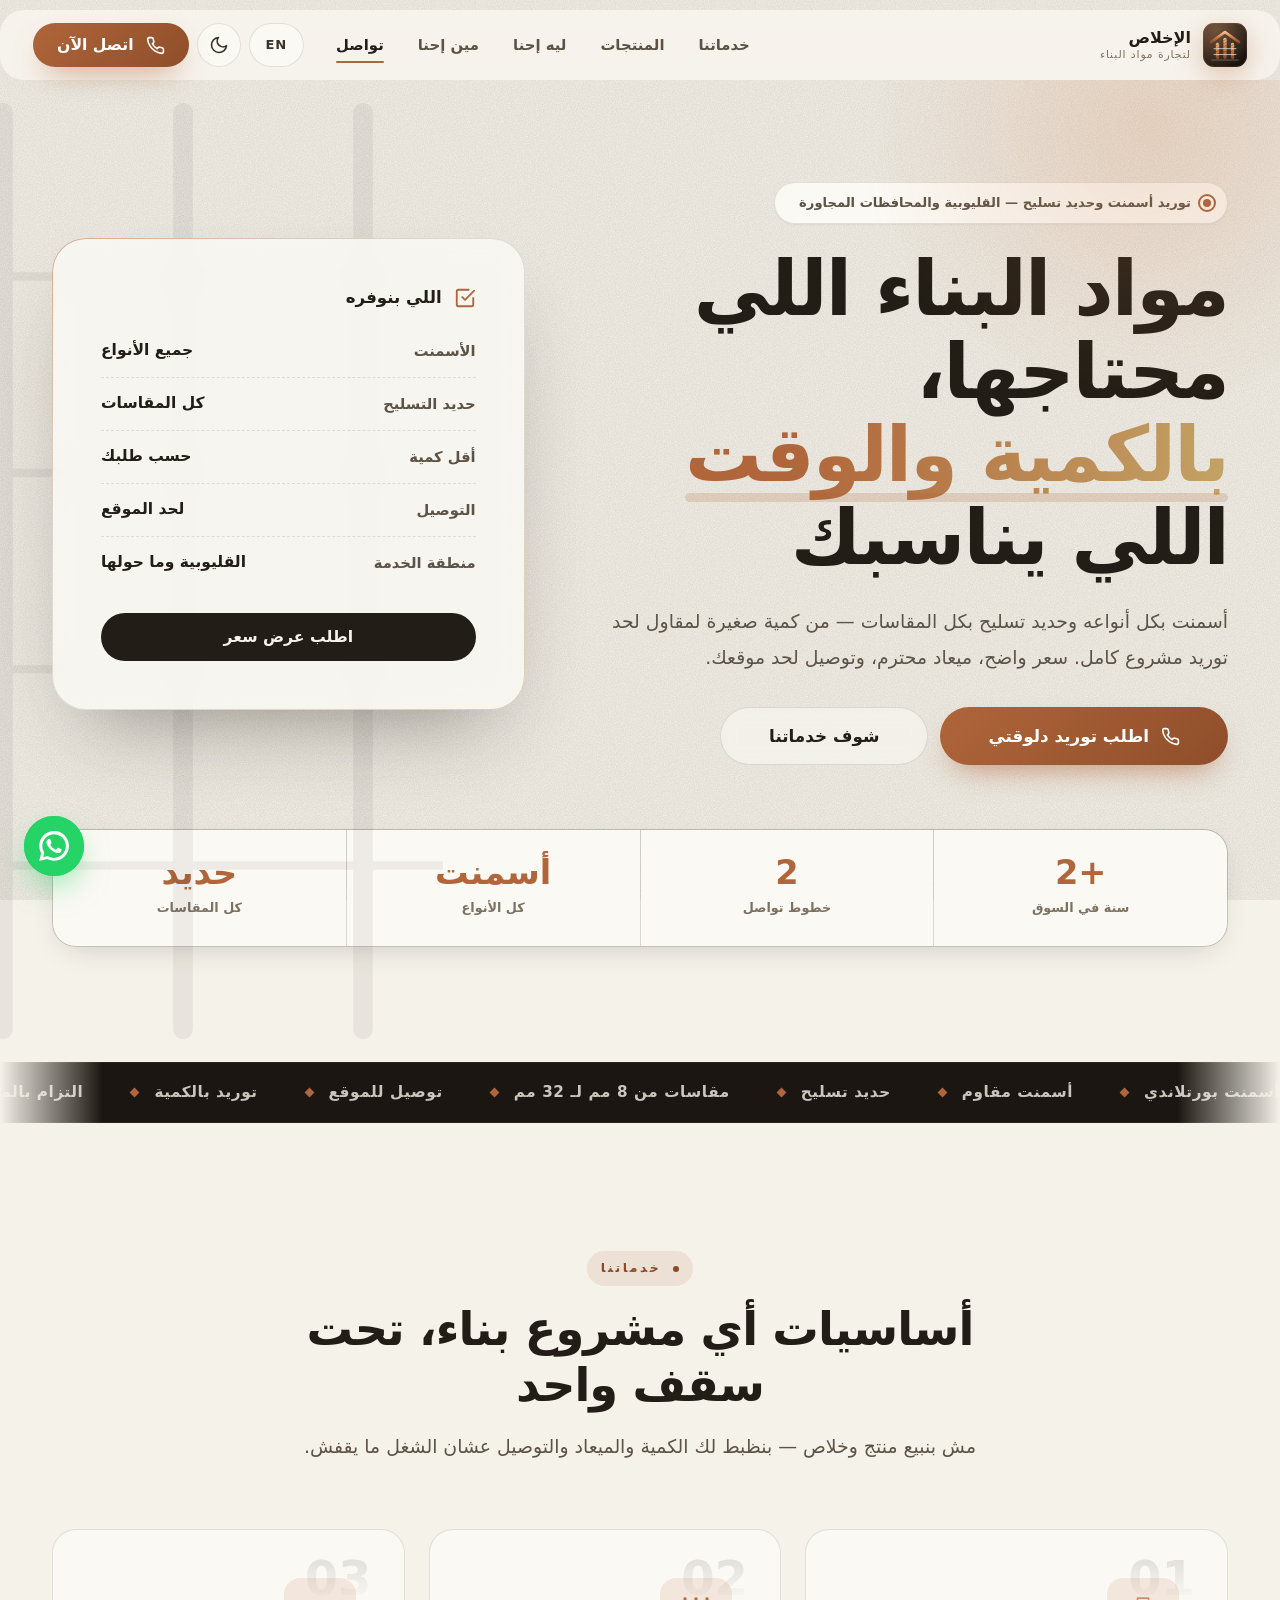
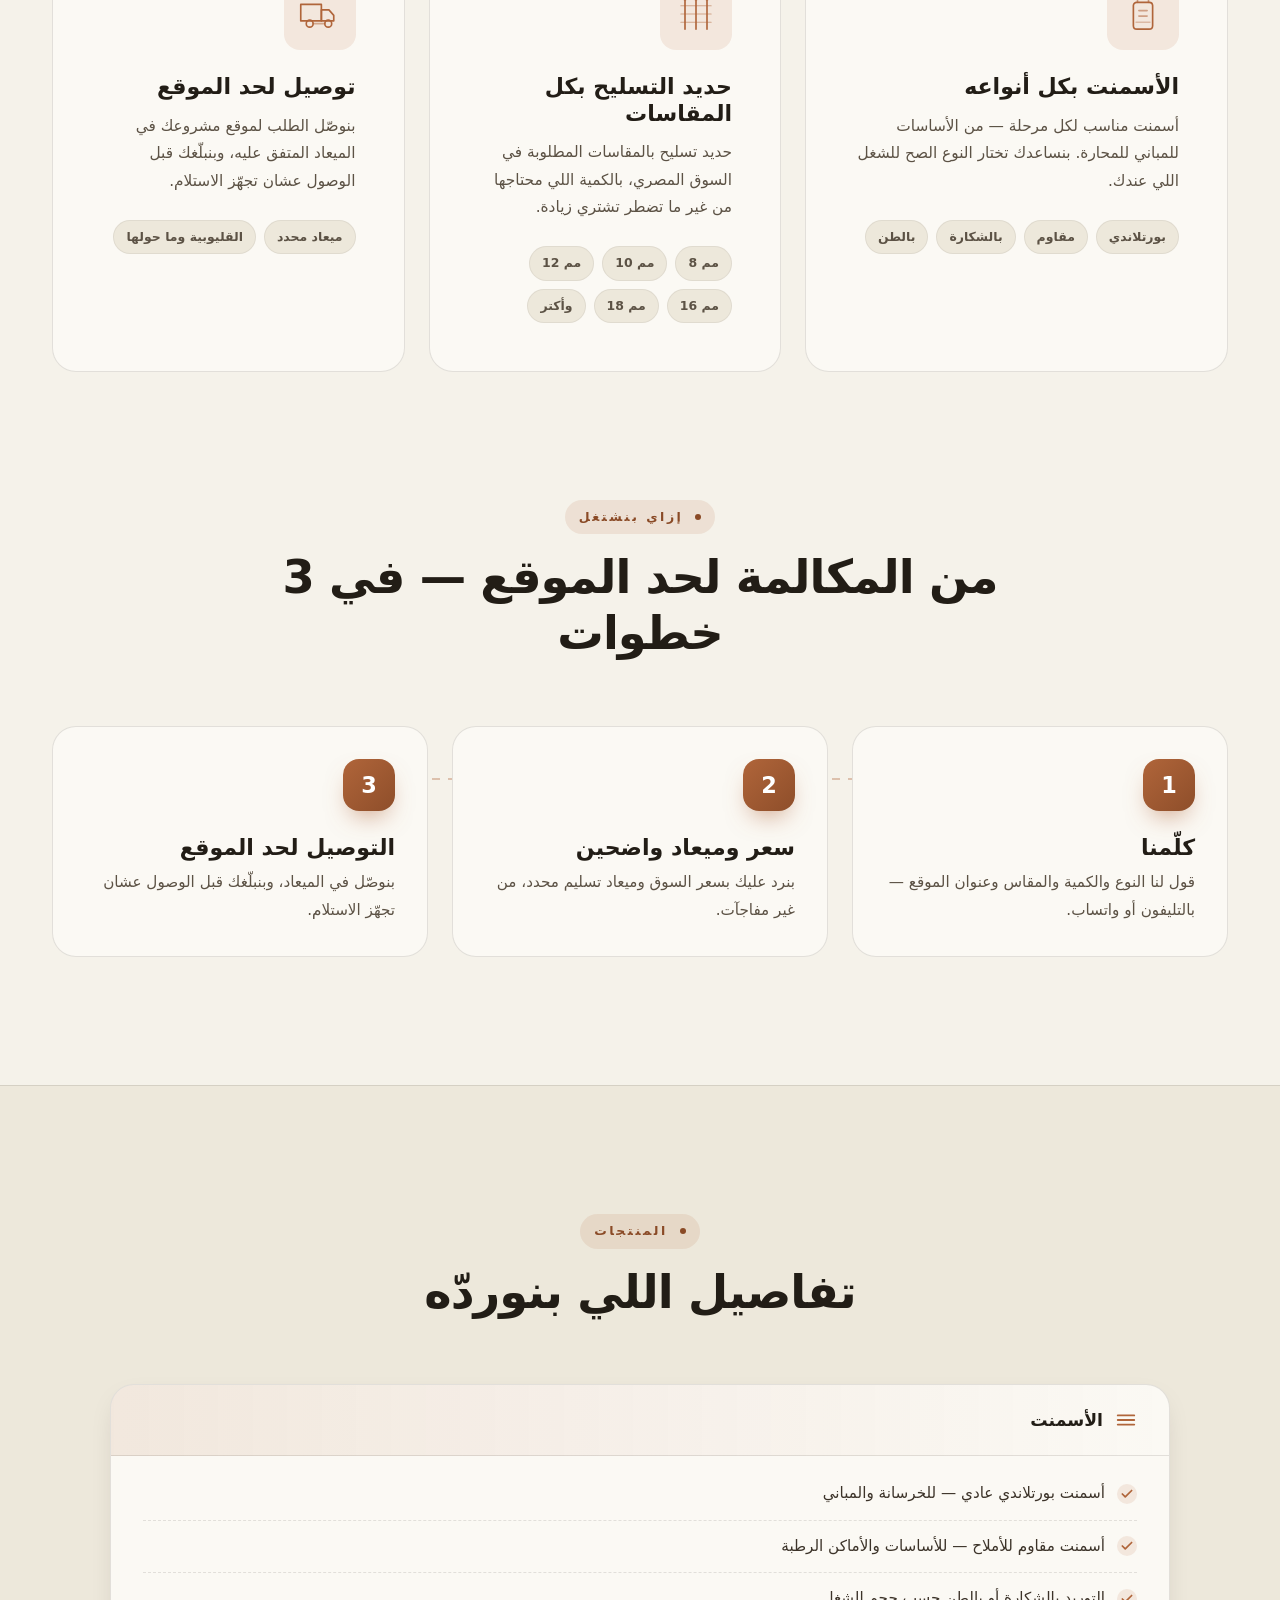
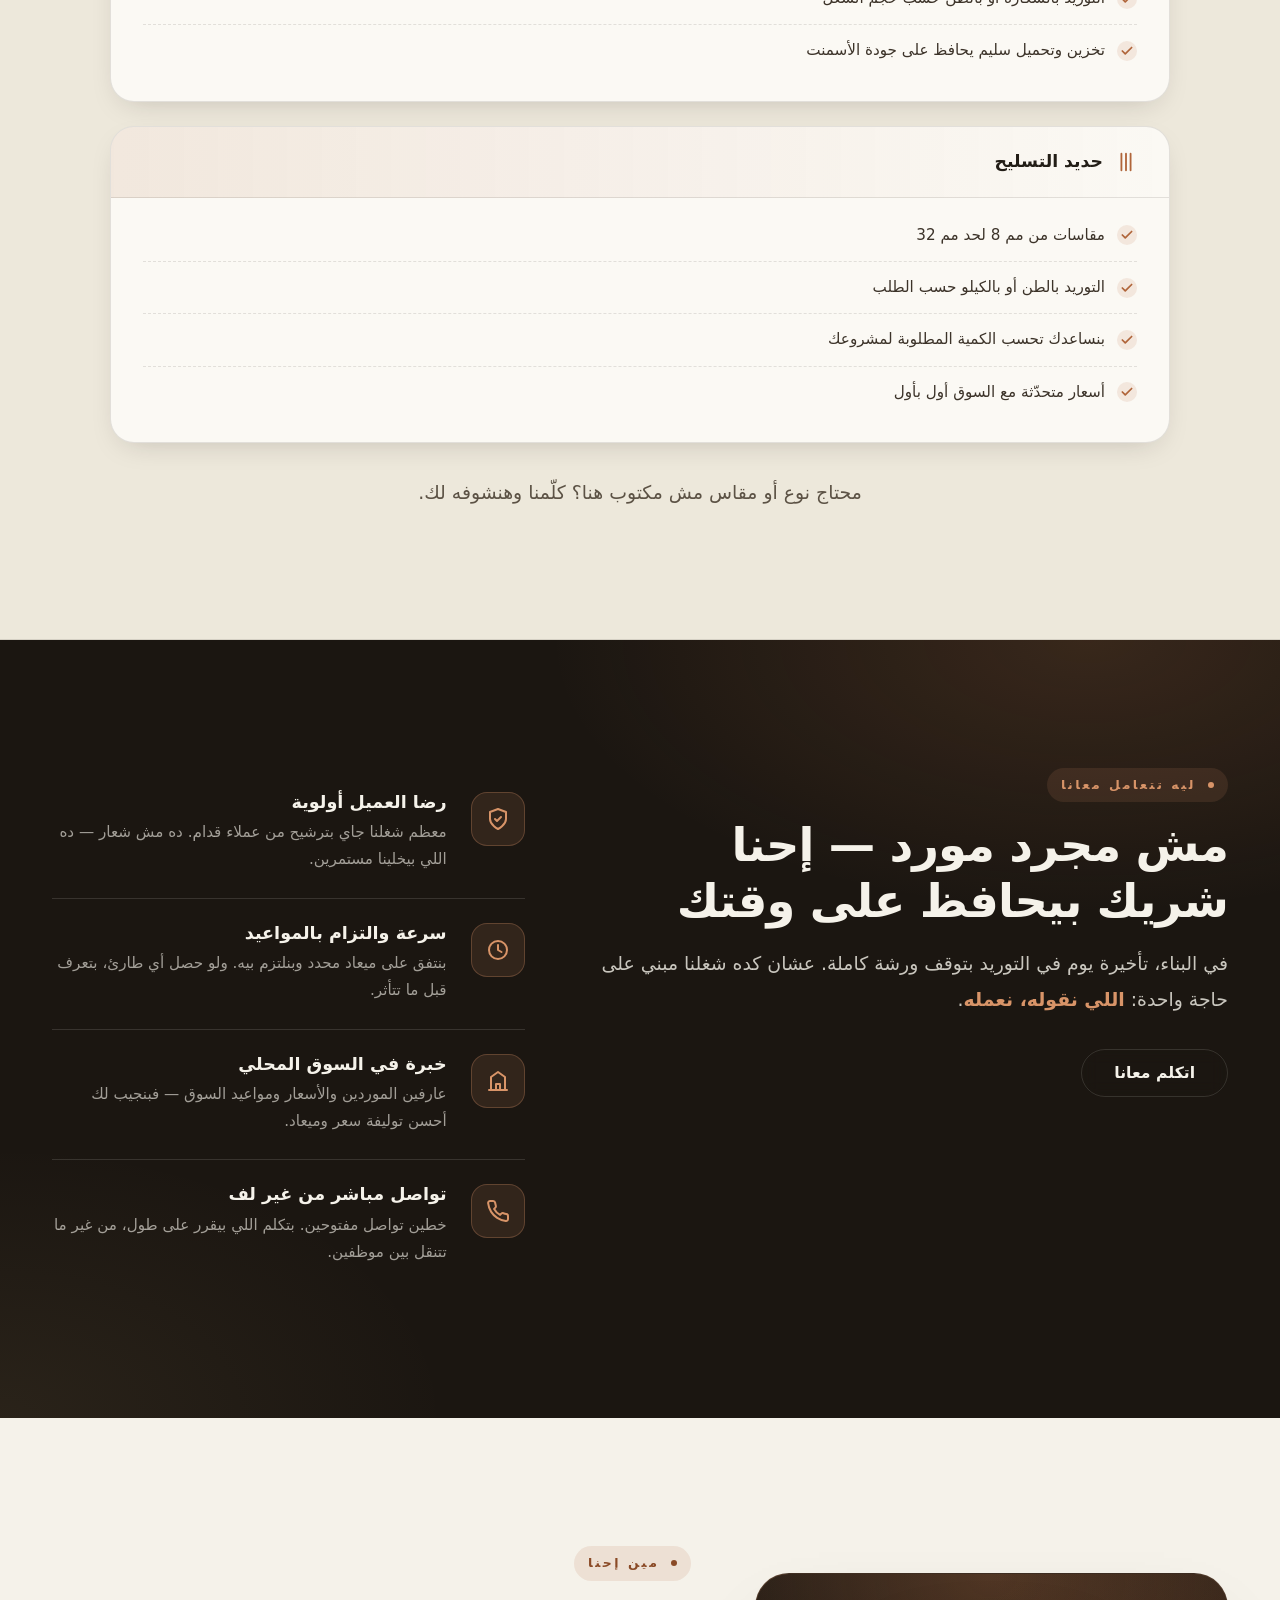
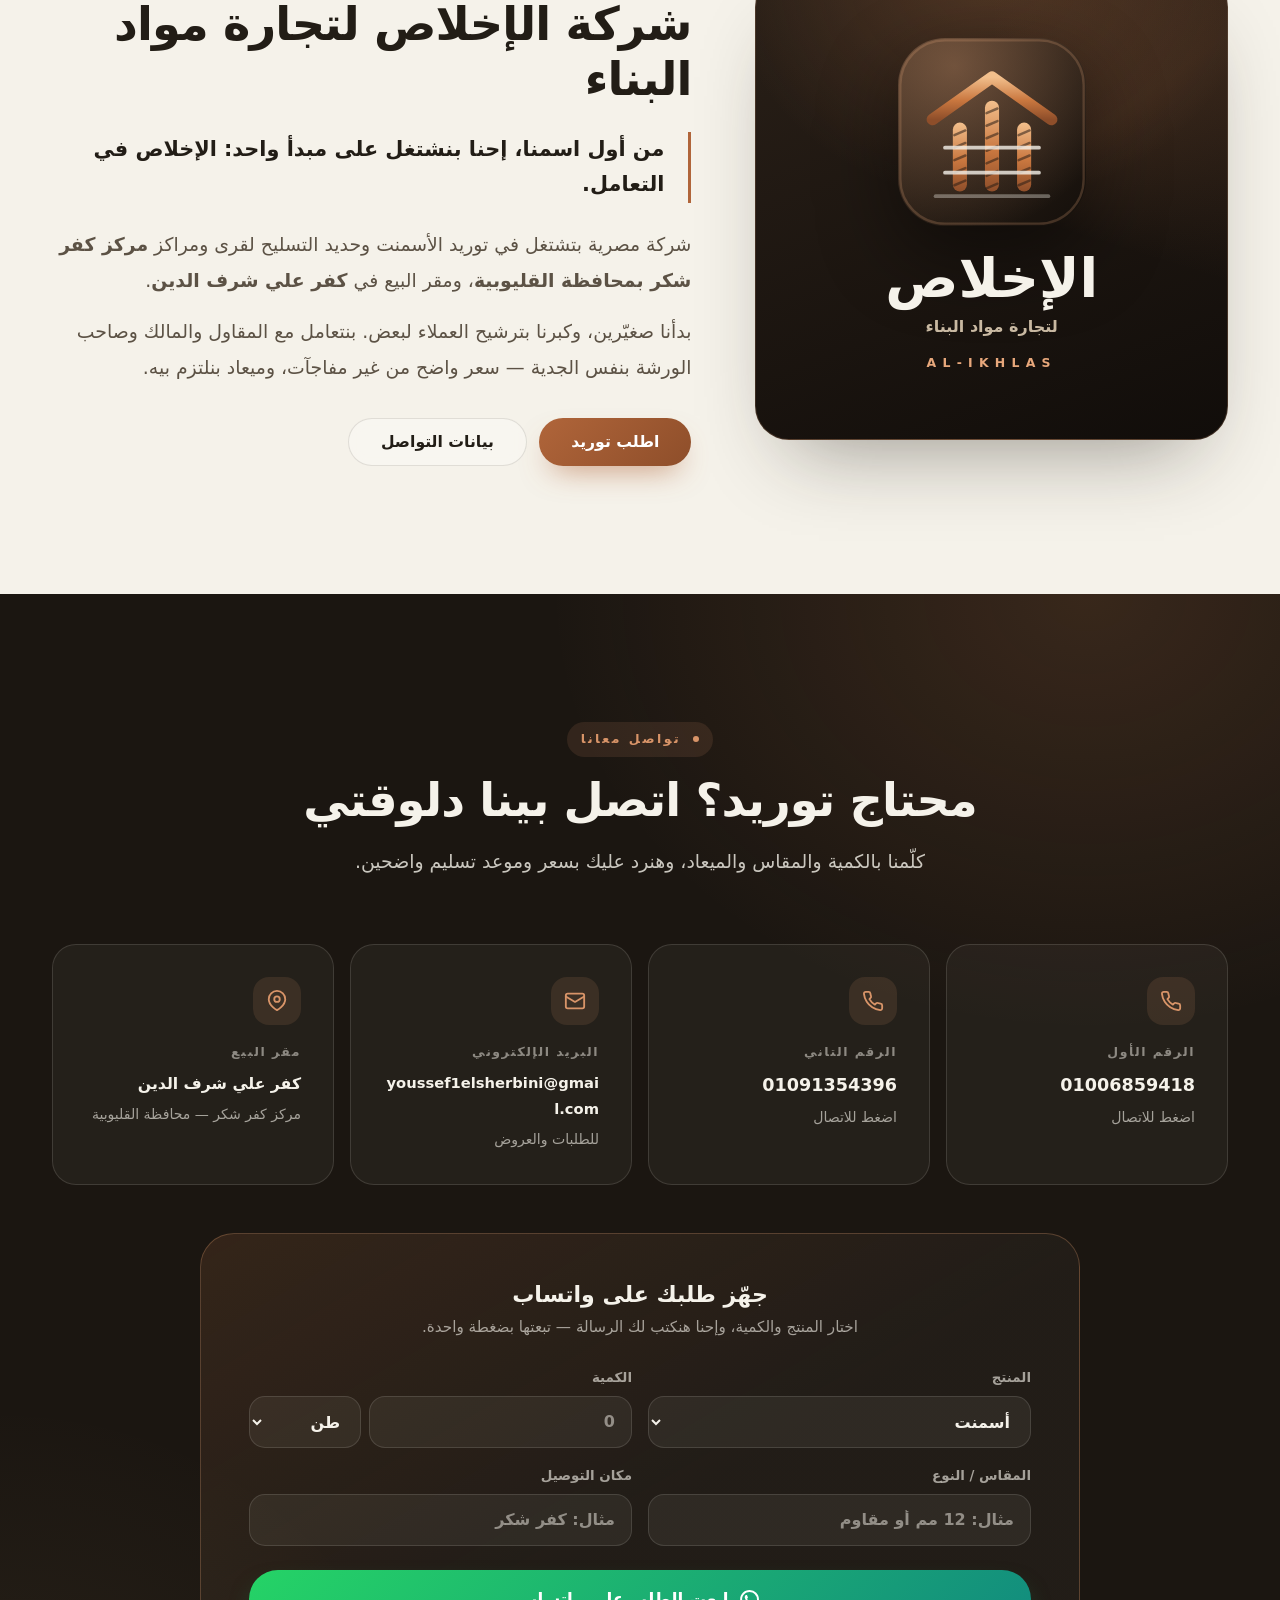
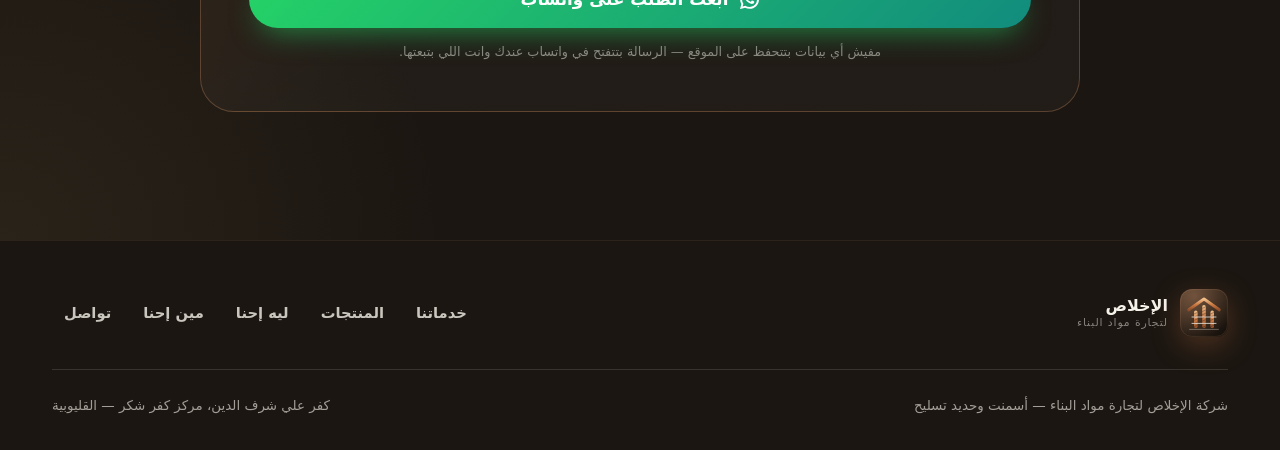
==== commit 6f3ccfff: "لوجو جديد للإخلاص + أيقونات وصورة مشاركة - شعار جديد (سقف + أسياخ تسليح) بصيغة SVG واضحة على الفاتح " ====
--- a/index.html
+++ b/index.html
@@ -14,11 +14,15 @@
 <meta property="og:type" content="website">
 <meta property="og:title" content="الإخلاص لتجارة مواد البناء — أسمنت وحديد">
 <meta property="og:description" content="توريد أسمنت وحديد تسليح بالكمية والوقت اللي يناسبك — كفر شكر، القليوبية.">
-<meta property="og:image" content="https://fares907.github.io/Al-ikhlas/assets/img/logo.png">
+<meta property="og:image" content="https://fares907.github.io/Al-ikhlas/assets/brand/og.jpg">
+<meta property="og:image:width" content="1200">
+<meta property="og:image:height" content="630">
+<meta name="twitter:card" content="summary_large_image">
 <meta property="og:locale" content="ar_EG">
 
-<link rel="icon" href="assets/img/logo.png">
-<link rel="apple-touch-icon" href="assets/img/logo.png">
+<link rel="icon" href="assets/brand/mark.svg" type="image/svg+xml">
+<link rel="icon" href="assets/brand/icon-192.png" sizes="192x192" type="image/png">
+<link rel="apple-touch-icon" href="assets/brand/apple-touch-icon.png">
 
 <link rel="preconnect" href="https://fonts.googleapis.com">
 <link rel="preconnect" href="https://fonts.gstatic.com" crossorigin>
@@ -33,7 +37,8 @@
   "@type":"HardwareStore",
   "name":"شركة الإخلاص لتجارة مواد البناء",
   "description":"توريد أسمنت بجميع أنواعه وحديد تسليح بكل المقاسات",
-  "image":"https://fares907.github.io/Al-ikhlas/assets/img/logo.png",
+  "image":"https://fares907.github.io/Al-ikhlas/assets/brand/og.jpg",
+  "logo":"https://fares907.github.io/Al-ikhlas/assets/brand/icon-512.png",
   "url":"https://fares907.github.io/Al-ikhlas/",
   "telephone":"+201006859418",
   "email":"youssef1elsherbini@gmail.com",
@@ -56,7 +61,7 @@
   <div class="wrap">
     <nav class="nav">
       <a href="#top" class="brand" aria-label="الإخلاص لتجارة مواد البناء">
-        <img src="assets/img/logo.png" alt="لوجو شركة الإخلاص" width="140" height="88">
+        <img src="assets/brand/mark.svg" alt="شعار شركة الإخلاص" width="44" height="44">
         <span class="brand-text">
           <b data-t="brand.name">الإخلاص</b>
           <span data-t="brand.sub">لتجارة مواد البناء</span>
@@ -375,8 +380,8 @@
   <div class="wrap">
     <div class="about-grid">
       <div class="about-logo reveal">
-        <img src="assets/img/logo.png" alt="لوجو شركة الإخلاص لتجارة مواد البناء" width="700" height="440">
-        <div class="est" data-t="about.est">لتجارة مواد البناء</div>
+        <img class="about-mark" src="assets/brand/mark.svg" alt="شعار شركة الإخلاص لتجارة مواد البناء" width="220" height="220">
+        <div class="about-word"><b data-t="brand.name">الإخلاص</b><span data-t="about.est">لتجارة مواد البناء</span><i>AL‑IKHLAS</i></div>
       </div>
 
       <div class="reveal" data-d="1">
@@ -484,7 +489,7 @@
 <footer class="site-footer">
   <div class="wrap">
     <div class="footer-top">
-      <img src="assets/img/logo.png" alt="لوجو الإخلاص" width="140" height="88">
+      <a href="#top" class="brand foot-brand"><img src="assets/brand/mark.svg" alt="" width="48" height="48"><span class="brand-text"><b data-t="brand.name">الإخلاص</b><span data-t="brand.sub">لتجارة مواد البناء</span></span></a>
       <div class="footer-links">
         <a href="#services" data-t="nav.services">خدماتنا</a>
         <a href="#products" data-t="nav.products">المنتجات</a>
--- a/assets/css/site.css
+++ b/assets/css/site.css
@@ -175,7 +175,9 @@
 .site-header.stuck > .wrap{border-color:var(--line);box-shadow:0 14px 40px -22px rgba(34,29,22,.45);max-width:calc(var(--content) - 40px);}
 .nav{display:flex;align-items:center;gap:var(--sp-4);min-height:68px;}
 .brand{display:flex;align-items:center;gap:var(--sp-3);flex-shrink:0;min-height:44px;}
-.brand img{height:42px;width:auto;border-radius:8px;}
+.brand img{height:44px;width:44px;filter:drop-shadow(0 8px 14px rgba(176,101,58,.35));transition:transform .6s var(--spring);}
+@media(hover:hover){.brand:hover img{transform:rotate(-10deg) scale(1.06);}}
+.foot-brand .brand-text b{color:var(--on-dark-title);} .foot-brand .brand-text span{color:var(--on-dark-faint);}
 .brand-text{display:flex;flex-direction:column;line-height:1.25;}
 .brand-text b{font-family:var(--display);font-size:1rem;font-weight:900;color:var(--ink);}
 .brand-text span{font-size:.68rem;color:var(--ink-4);letter-spacing:.08em;}
@@ -397,7 +399,13 @@
 }
 @keyframes spin{to{transform:rotate(360deg)}}
 .about-logo > *{position:relative;}
-.about-logo img{margin-inline:auto;border-radius:var(--r-sm);max-width:340px;width:100%;}
+.about-logo{background:radial-gradient(80% 70% at 50% 0%,rgba(208,129,79,.25),transparent 70%),linear-gradient(160deg,#2A2018,#110D0A);border-color:rgba(231,167,123,.2);}
+.about-mark{margin-inline:auto;width:min(200px,55%);height:auto;filter:drop-shadow(0 30px 40px rgba(0,0,0,.45));}
+.about-word{margin-top:var(--sp-5);}
+.about-word b{display:block;font-family:var(--display);font-size:clamp(2.4rem,6vw,3.4rem);font-weight:900;line-height:1.05;color:#F5F2EA;}
+.about-word span{display:block;font-family:var(--display);font-size:1rem;font-weight:800;color:#C9B9A2;margin-top:6px;}
+.about-word i{display:block;font-style:normal;font-family:'Inter',system-ui,sans-serif;font-size:.78rem;letter-spacing:.5em;color:#E7A77B;font-weight:800;margin-top:10px;}
+
 .about-logo .est{margin-top:var(--sp-5);padding-top:var(--sp-5);border-top:1px solid var(--line);font-family:var(--display);font-size:.8rem;font-weight:800;letter-spacing:.2em;color:var(--ink-4);}
 .quote{border-inline-start:3px solid var(--copper);padding-inline-start:var(--sp-5);margin-block:var(--sp-5);font-family:var(--display);font-size:clamp(1.08rem,2vw,1.3rem);font-weight:800;color:var(--ink);line-height:1.7;}
 
@@ -465,7 +473,7 @@
 /* ---------- 15. الفوتر ---------- */
 .site-footer{background:var(--surface-dark);color:var(--on-dark-mute);border-top:1px solid var(--surface-dark-2);padding-block:var(--sp-7) calc(var(--sp-6) + var(--safe-b));}
 .footer-top{display:flex;flex-wrap:wrap;gap:var(--sp-5);align-items:center;justify-content:space-between;padding-bottom:var(--sp-6);margin-bottom:var(--sp-5);border-bottom:1px solid var(--line-dark);}
-.footer-top img{height:54px;width:auto;border-radius:8px;}
+.footer-top img{height:48px;width:48px;}
 .footer-links{display:flex;flex-wrap:wrap;gap:var(--sp-2);}
 .footer-links a{display:inline-flex;align-items:center;min-height:44px;padding:0 var(--sp-3);font-size:.92rem;font-weight:700;color:var(--on-dark-text);border-radius:var(--r-sm);transition:color .2s,background .2s;}
 @media(hover:hover){.footer-links a:hover{color:var(--on-dark-title);background:var(--on-dark-soft-2);}}
@@ -481,7 +489,7 @@
 
 /* الصورة في "مين إحنا" بتكبر شوية مع التمرير (Scroll-driven) */
 @supports (animation-timeline: view()){
-  .about-logo img{animation:zoom-in linear both;animation-timeline:view();animation-range:entry 0% cover 45%;}
+  .about-mark{animation:zoom-in linear both;animation-timeline:view();animation-range:entry 0% cover 45%;}
   @keyframes zoom-in{from{transform:scale(.85) rotate(-3deg);opacity:.4}to{transform:none;opacity:1}}
   .hero-rebar{animation:parallax linear both;animation-timeline:scroll(root);animation-range:0 100vh;}
   @keyframes parallax{to{transform:translateY(120px)}}
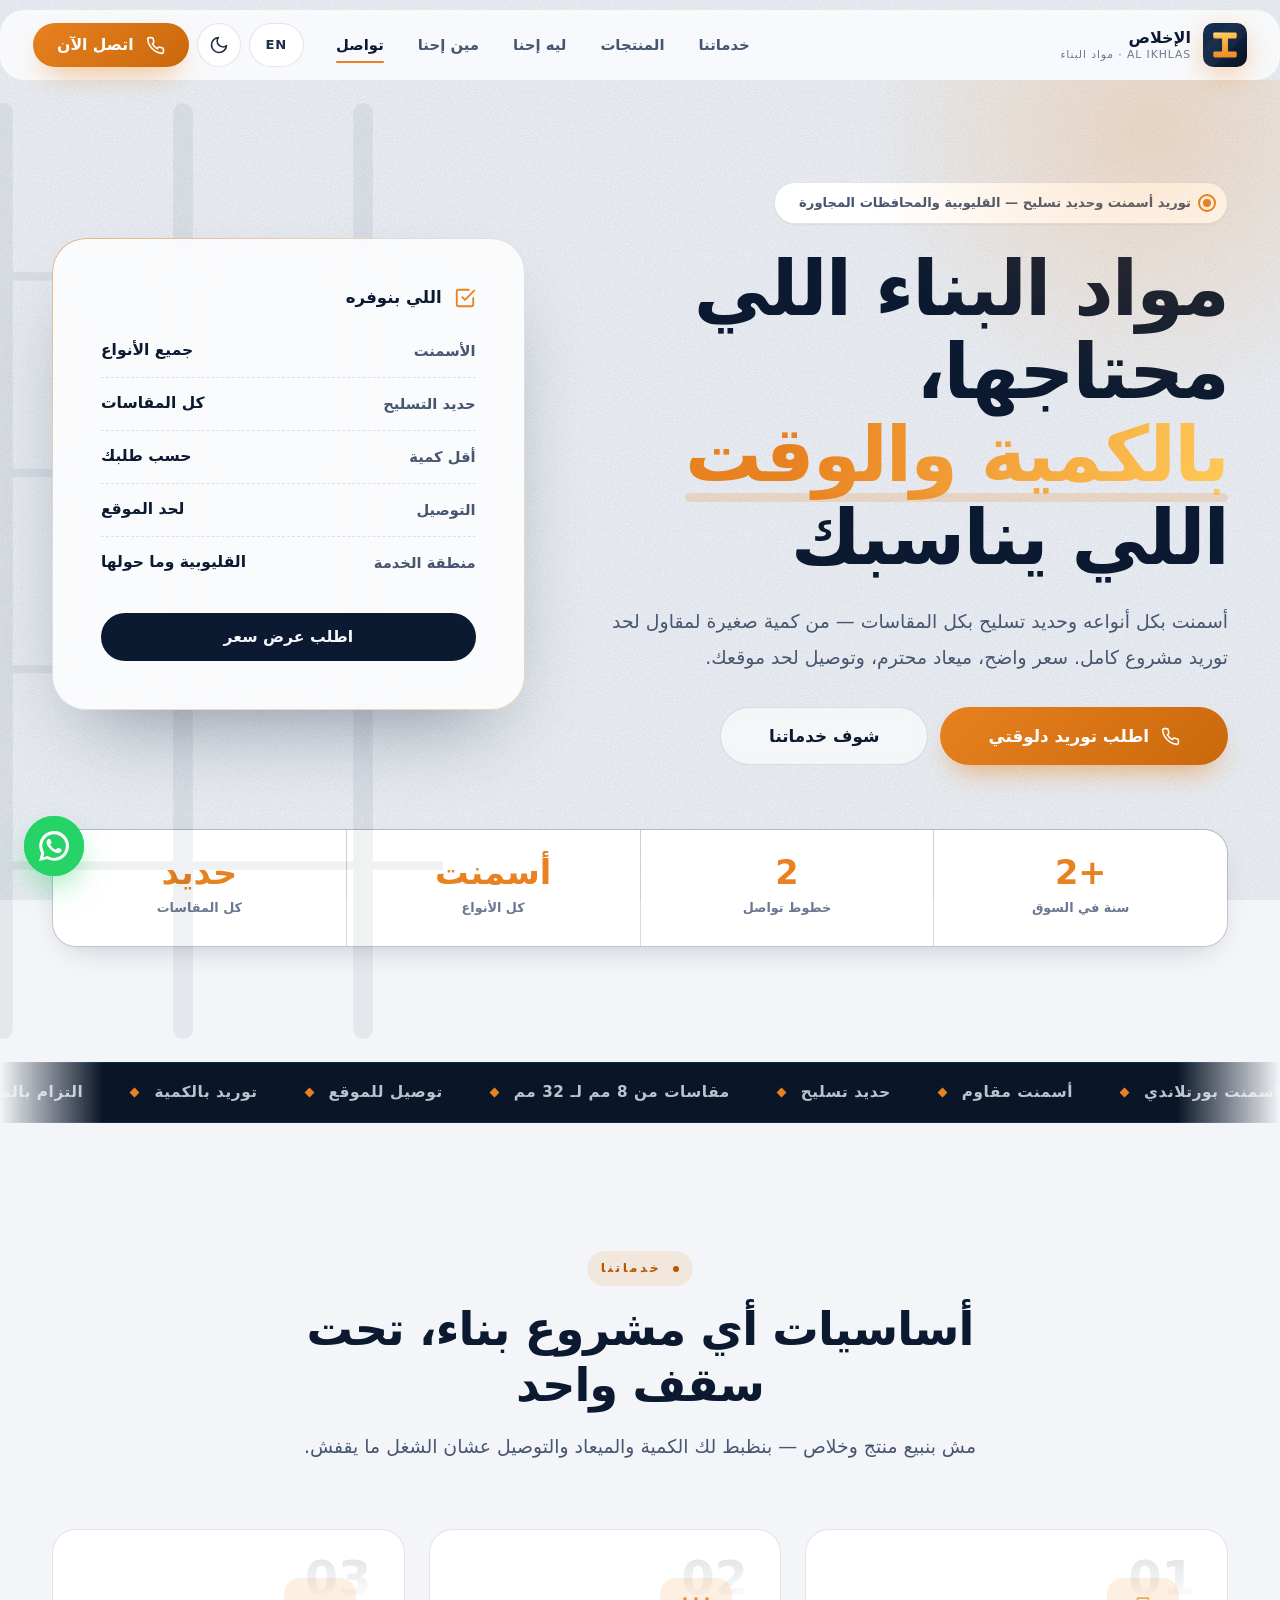
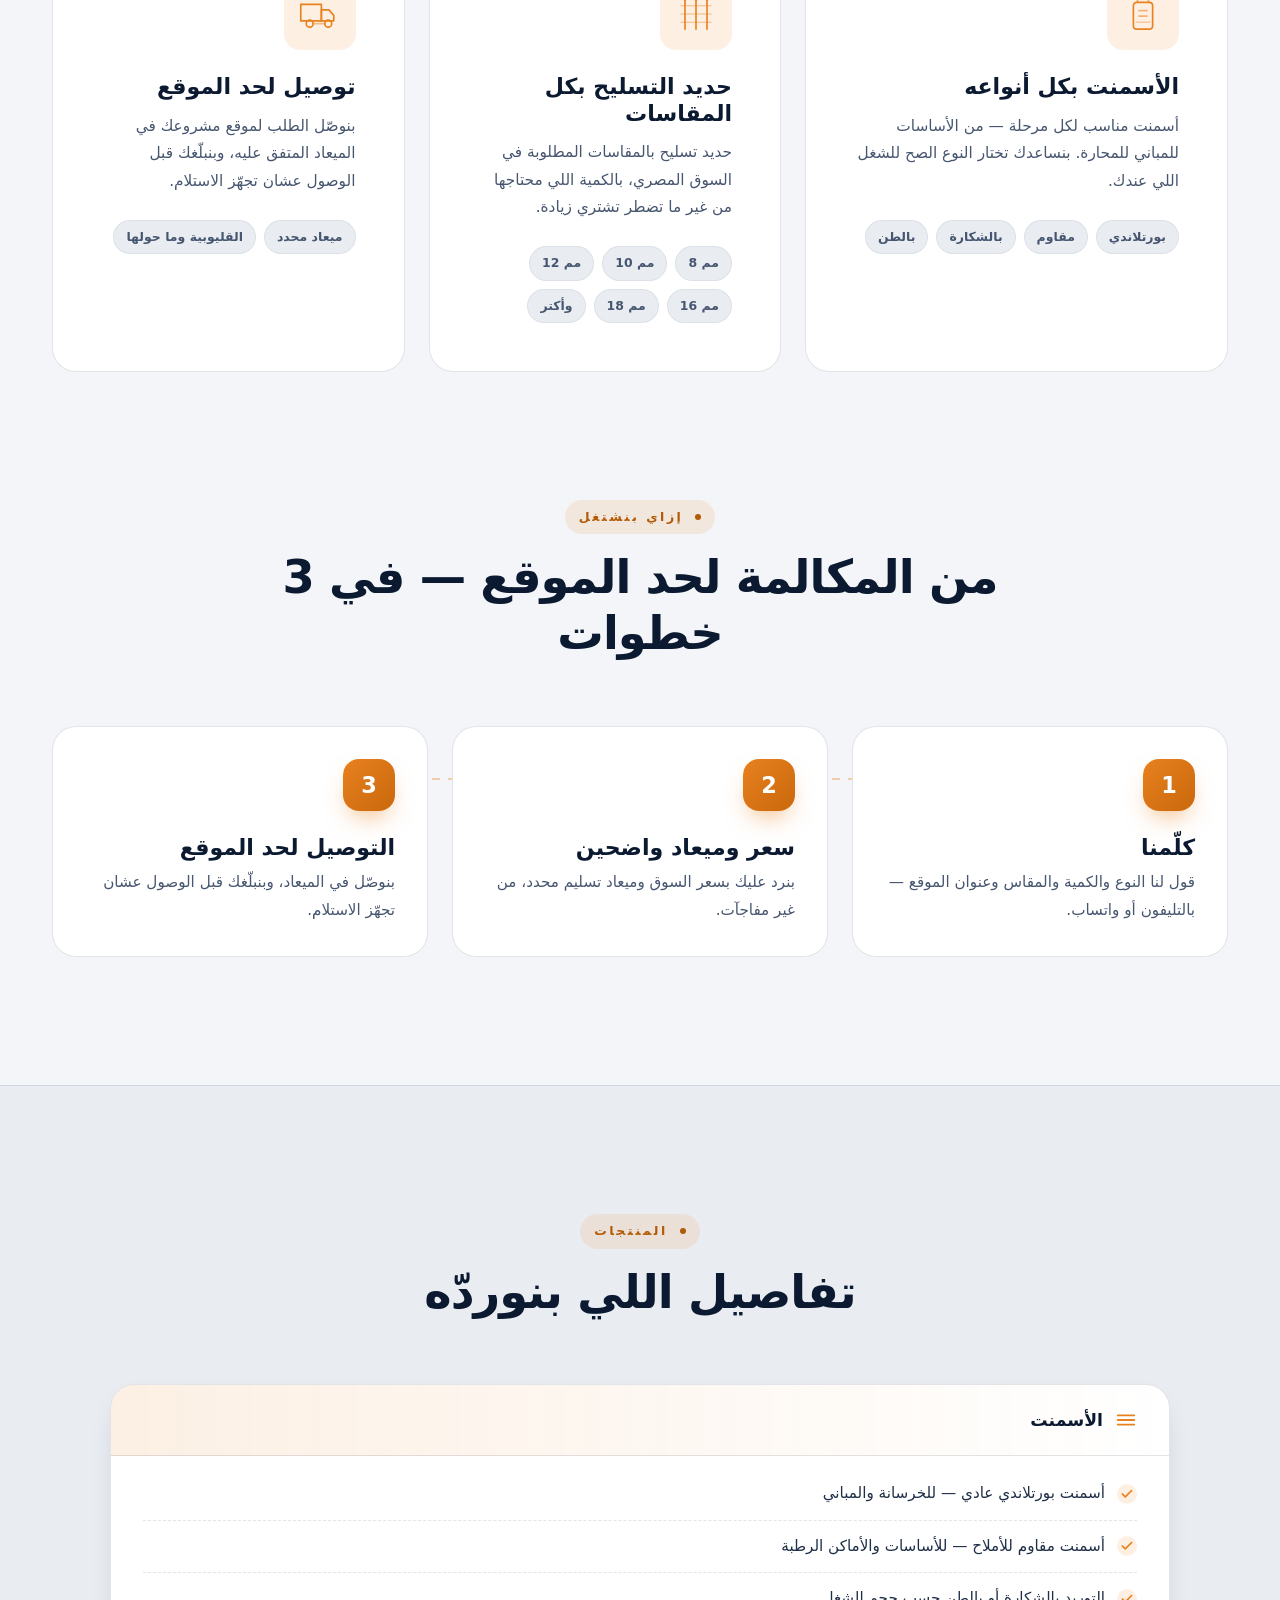
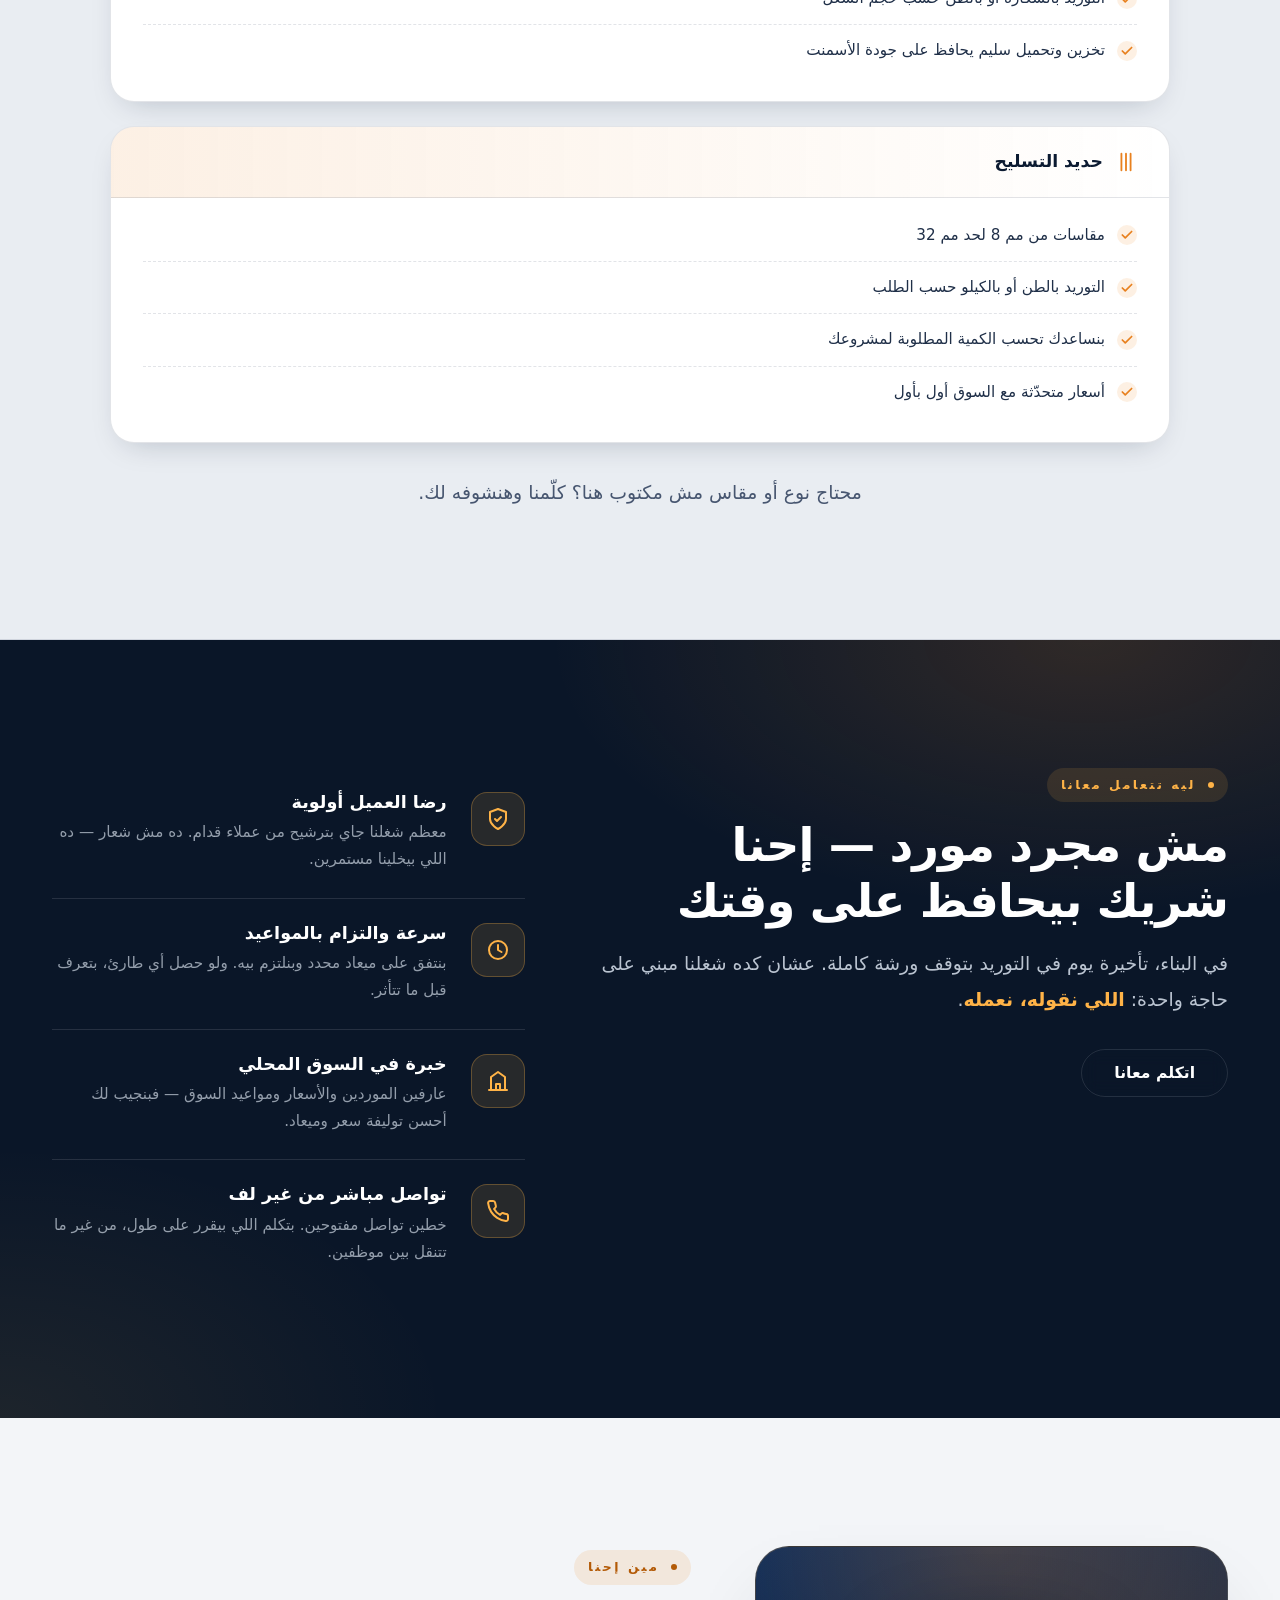
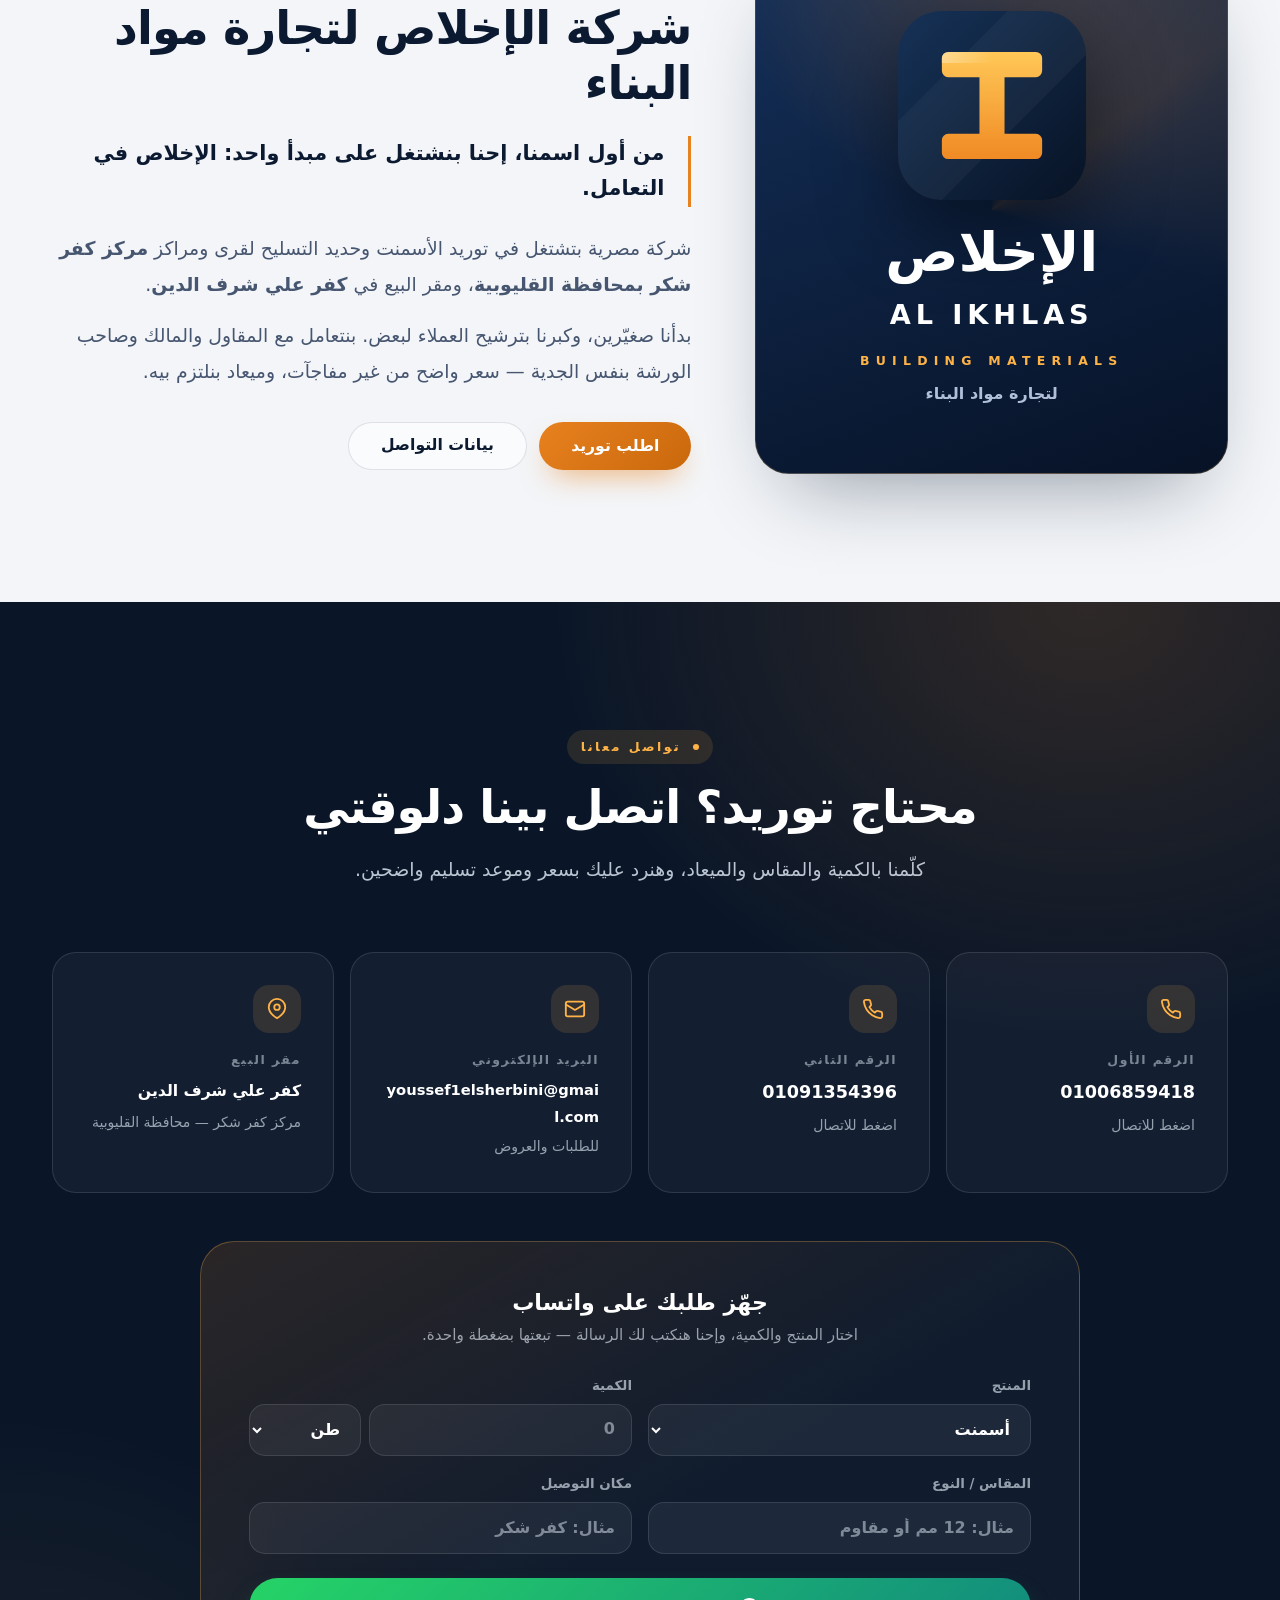
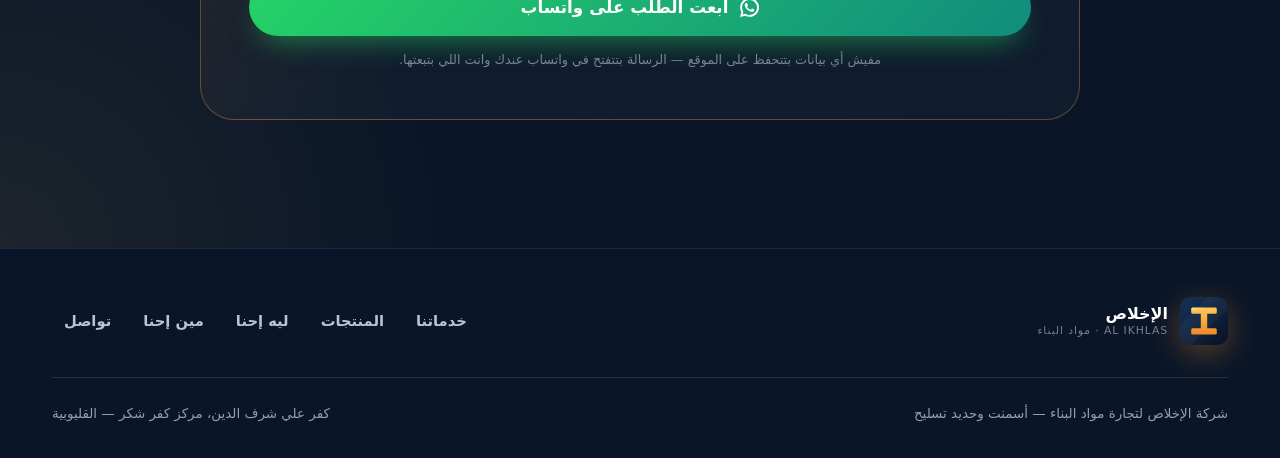
==== commit 6547913e: "هوية جديدة: لوجو I-beam كحلي وعنبري + الموقع كامل بالعربي والإنجليزي - لوجو احترافي: كمرة حديد (I-be" ====
--- a/index.html
+++ b/index.html
@@ -5,7 +5,7 @@
 <meta name="viewport" content="width=device-width, initial-scale=1.0, viewport-fit=cover">
 <meta http-equiv="Content-Security-Policy" content="default-src 'self'; script-src 'self'; style-src 'self' 'unsafe-inline' https://fonts.googleapis.com; font-src https://fonts.gstatic.com; img-src 'self' data:; connect-src 'self'; object-src 'none'; base-uri 'self'; form-action 'self'">
 <meta name="referrer" content="strict-origin-when-cross-origin">
-<meta name="theme-color" content="#F5F2EA">
+<meta name="theme-color" content="#F3F5F8">
 <title>الإخلاص لتجارة مواد البناء | أسمنت وحديد تسليح — كفر شكر، القليوبية</title>
 <meta name="description" content="شركة الإخلاص لتجارة مواد البناء — توريد أسمنت بجميع أنواعه وحديد تسليح بكل المقاسات، بالكمية اللي تحتاجها وتوصيل لموقع مشروعك. كفر شكر، محافظة القليوبية.">
 <meta name="keywords" content="أسمنت, حديد تسليح, مواد بناء, كفر شكر, القليوبية, توريد أسمنت, حديد, الإخلاص">
@@ -60,11 +60,11 @@
 <header class="site-header" id="header">
   <div class="wrap">
     <nav class="nav">
-      <a href="#top" class="brand" aria-label="الإخلاص لتجارة مواد البناء">
-        <img src="assets/brand/mark.svg" alt="شعار شركة الإخلاص" width="44" height="44">
+      <a href="#top" class="brand" data-ta="aria-label|a11y.brand" aria-label="الإخلاص لتجارة مواد البناء">
+        <img src="assets/brand/mark.svg" data-ta="alt|a11y.logo" alt="شعار شركة الإخلاص" width="44" height="44">
         <span class="brand-text">
           <b data-t="brand.name">الإخلاص</b>
-          <span data-t="brand.sub">لتجارة مواد البناء</span>
+          <span data-t="brand.sub">AL IKHLAS · مواد البناء</span>
         </span>
       </a>
 
@@ -232,9 +232,9 @@
         <h3 class="h3" data-t="svc.c2t">حديد التسليح بكل المقاسات</h3>
         <p data-t="svc.c2p">حديد تسليح بالمقاسات المطلوبة في السوق المصري، بالكمية اللي محتاجها من غير ما تضطر تشتري زيادة.</p>
         <div class="tags">
-          <span class="tag num">8 مم</span><span class="tag num">10 مم</span>
-          <span class="tag num">12 مم</span><span class="tag num">16 مم</span>
-          <span class="tag num">18 مم</span><span class="tag" data-t="tag.more">وأكتر</span>
+          <span class="tag num" data-t="tag.mm8">8 مم</span><span class="tag num" data-t="tag.mm10">10 مم</span>
+          <span class="tag num" data-t="tag.mm12">12 مم</span><span class="tag num" data-t="tag.mm16">16 مم</span>
+          <span class="tag num" data-t="tag.mm18">18 مم</span><span class="tag" data-t="tag.more">وأكتر</span>
         </div>
       </article>
 
@@ -323,10 +323,7 @@
       <div class="section-head reveal" style="margin-bottom:0">
         <span class="eyebrow" data-t="why.eyebrow">ليه تتعامل معانا</span>
         <h2 class="h2" data-t="why.title">مش مجرد مورد — إحنا شريك بيحافظ على وقتك</h2>
-        <p class="lead" style="margin-top:var(--sp-4)">
-          في البناء، تأخيرة يوم في التوريد بتوقف ورشة كاملة. عشان كده شغلنا مبني
-          على حاجة واحدة: <strong style="color:var(--copper-3)">اللي نقوله، نعمله</strong>.
-        </p>
+        <p class="lead" style="margin-top:var(--sp-4)" data-t="why.lead">في البناء، تأخيرة يوم في التوريد بتوقف ورشة كاملة. عشان كده شغلنا مبني على حاجة واحدة: <strong style="color:var(--copper-3)">اللي نقوله، نعمله</strong>.</p>
         <a href="#contact" class="btn btn-ghost" data-t="why.cta" style="margin-top:var(--sp-6)">اتكلم معانا</a>
       </div>
 
@@ -380,8 +377,8 @@
   <div class="wrap">
     <div class="about-grid">
       <div class="about-logo reveal">
-        <img class="about-mark" src="assets/brand/mark.svg" alt="شعار شركة الإخلاص لتجارة مواد البناء" width="220" height="220">
-        <div class="about-word"><b data-t="brand.name">الإخلاص</b><span data-t="about.est">لتجارة مواد البناء</span><i>AL‑IKHLAS</i></div>
+        <img class="about-mark" src="assets/brand/mark.svg" data-ta="alt|a11y.logo" alt="شعار شركة الإخلاص لتجارة مواد البناء" width="220" height="220">
+        <div class="about-word"><b lang="ar">الإخلاص</b><strong lang="en">AL IKHLAS</strong><i lang="en">BUILDING MATERIALS</i><span class="ar-tag">لتجارة مواد البناء</span></div>
       </div>
 
       <div class="reveal" data-d="1">
@@ -390,15 +387,8 @@
 
         <p class="quote" data-t="about.quote">من أول اسمنا، إحنا بنشتغل على مبدأ واحد: الإخلاص في التعامل.</p>
 
-        <p class="lead">
-          شركة مصرية بتشتغل في توريد الأسمنت وحديد التسليح لقرى ومراكز
-          <strong>مركز كفر شكر بمحافظة القليوبية</strong>، ومقر البيع في
-          <strong>كفر علي شرف الدين</strong>.
-        </p>
-        <p class="lead" style="margin-top:var(--sp-4)">
-          بدأنا صغيّرين، وكبرنا بترشيح العملاء لبعض. بنتعامل مع المقاول والمالك
-          وصاحب الورشة بنفس الجدية — سعر واضح من غير مفاجآت، وميعاد بنلتزم بيه.
-        </p>
+        <p class="lead" data-t="about.p1">شركة مصرية بتشتغل في توريد الأسمنت وحديد التسليح لقرى ومراكز <strong>مركز كفر شكر بمحافظة القليوبية</strong>، ومقر البيع في <strong>كفر علي شرف الدين</strong>.</p>
+        <p class="lead" style="margin-top:var(--sp-4)" data-t="about.p2">بدأنا صغيّرين، وكبرنا بترشيح العملاء لبعض. بنتعامل مع المقاول والمالك وصاحب الورشة بنفس الجدية — سعر واضح من غير مفاجآت، وميعاد بنلتزم بيه.</p>
 
         <div class="hero-actions">
           <a href="tel:01006859418" class="btn btn-primary" data-t="about.cta1">اطلب توريد</a>
@@ -468,7 +458,7 @@
           <select id="oProduct"><option value="cement" data-t="order.cement">أسمنت</option><option value="steel" data-t="order.steel">حديد تسليح</option></select></label>
         <label class="ofield"><span data-t="order.qty">الكمية</span>
           <span class="qty"><input id="oQty" type="number" inputmode="decimal" min="0" step="any" placeholder="0">
-          <select id="oUnit" aria-label="الوحدة"><option value="ton" data-t="order.ton">طن</option><option value="bag" data-t="order.bag">شكارة</option></select></span></label>
+          <select id="oUnit" data-ta="aria-label|order.unit" aria-label="الوحدة"><option value="ton" data-t="order.ton">طن</option><option value="bag" data-t="order.bag">شكارة</option></select></span></label>
         <label class="ofield"><span data-t="order.size">المقاس / النوع</span>
           <input id="oSize" type="text" maxlength="60" data-ta="placeholder|order.sizeH" placeholder="مثال: 12 مم أو مقاوم"></label>
         <label class="ofield"><span data-t="order.place">مكان التوصيل</span>
@@ -489,7 +479,7 @@
 <footer class="site-footer">
   <div class="wrap">
     <div class="footer-top">
-      <a href="#top" class="brand foot-brand"><img src="assets/brand/mark.svg" alt="" width="48" height="48"><span class="brand-text"><b data-t="brand.name">الإخلاص</b><span data-t="brand.sub">لتجارة مواد البناء</span></span></a>
+      <a href="#top" class="brand foot-brand"><img src="assets/brand/mark.svg" alt="" width="48" height="48"><span class="brand-text"><b data-t="brand.name">الإخلاص</b><span data-t="brand.sub">AL IKHLAS · مواد البناء</span></span></a>
       <div class="footer-links">
         <a href="#services" data-t="nav.services">خدماتنا</a>
         <a href="#products" data-t="nav.products">المنتجات</a>
@@ -505,7 +495,7 @@
   </div>
 </footer>
 
-<a href="https://wa.me/201006859418" class="fab" target="_blank" rel="noopener" aria-label="تواصل على واتساب">
+<a href="https://wa.me/201006859418" class="fab" target="_blank" rel="noopener" data-ta="aria-label|a11y.wa" aria-label="تواصل على واتساب">
   <svg viewBox="0 0 24 24" fill="currentColor"><path d="M17.47 14.38c-.3-.15-1.76-.87-2.03-.97-.27-.1-.47-.15-.67.15-.2.3-.77.96-.95 1.16-.17.2-.35.22-.65.07-.3-.15-1.26-.46-2.4-1.48-.89-.79-1.49-1.77-1.66-2.07-.17-.3-.02-.46.13-.61.14-.13.3-.35.45-.52.15-.17.2-.3.3-.5.1-.2.05-.37-.02-.52-.08-.15-.67-1.61-.92-2.21-.24-.58-.49-.5-.67-.51h-.57c-.2 0-.52.07-.79.37-.27.3-1.04 1.01-1.04 2.47s1.06 2.87 1.21 3.07c.15.2 2.1 3.2 5.08 4.49.71.3 1.26.49 1.69.63.71.22 1.36.19 1.87.12.57-.09 1.76-.72 2.01-1.41.25-.7.25-1.29.17-1.42-.07-.13-.27-.2-.57-.35M12.04 21.5h-.01a9.4 9.4 0 0 1-4.79-1.31l-.34-.2-3.56.93.95-3.47-.22-.36a9.38 9.38 0 0 1-1.44-5.01c0-5.19 4.23-9.41 9.42-9.41 2.51 0 4.88.98 6.66 2.76a9.36 9.36 0 0 1 2.76 6.66c0 5.19-4.23 9.41-9.43 9.41M20.52 3.45A11.77 11.77 0 0 0 12.04 0C5.5 0 .18 5.32.18 11.86c0 2.09.55 4.13 1.59 5.93L.08 24l6.35-1.66a11.83 11.83 0 0 0 5.66 1.44h.01c6.53 0 11.85-5.32 11.86-11.86 0-3.17-1.23-6.15-3.47-8.39"/></svg>
 </a>
 
--- a/assets/css/site.css
+++ b/assets/css/site.css
@@ -7,25 +7,25 @@
 
 /* ---------- 1. التوكنز ---------- */
 :root{
-  --bone:#F5F2EA; --bone-2:#EDE8DB; --bone-3:#E3DCCA; --paper:#FBF9F4;
-  --ink:#221D16; --ink-2:#3C3329; --ink-3:#5C5245; --ink-4:#7D7262;
-  --copper:#B0653A; --copper-2:#8E4E2A; --copper-3:#D89468;
+  --bone:#F3F5F8; --bone-2:#E9EDF2; --bone-3:#DCE2EA; --paper:#FFFFFF;
+  --ink:#0B1A31; --ink-2:#1F2F48; --ink-3:#475670; --ink-4:#6A7890;
+  --copper:#E8811F; --copper-2:#C9680C; --copper-3:#FFB347;
   --copper-wash:color-mix(in oklch,var(--copper) 12%,transparent);
-  --copper-text:#8A4A26;
-  --gold:#C3A265;
-
-  --line:rgba(60,51,41,.13); --line-2:rgba(60,51,41,.07); --line-dark:rgba(245,242,234,.13);
-
-  --surface-dark:#1B1611; --surface-dark-2:#2C241C;
-  --on-dark-title:#F5F2EA; --on-dark-text:rgba(245,242,234,.8); --on-dark-mute:rgba(245,242,234,.62);
-  --on-dark-faint:rgba(245,242,234,.5); --on-dark-soft:rgba(245,242,234,.045); --on-dark-soft-2:rgba(245,242,234,.09);
-
-  --header-bg:rgba(251,249,244,.72);
+  --copper-text:#B35A06;
+  --gold:#FFC857;
+
+  --line:rgba(16,37,68,.12); --line-2:rgba(16,37,68,.06); --line-dark:rgba(232,238,247,.12);
+
+  --surface-dark:#0A1628; --surface-dark-2:#13294B;
+  --on-dark-title:#FFFFFF; --on-dark-text:rgba(226,234,246,.82); --on-dark-mute:rgba(226,234,246,.64);
+  --on-dark-faint:rgba(226,234,246,.5); --on-dark-soft:rgba(226,234,246,.045); --on-dark-soft-2:rgba(226,234,246,.09);
+
+  --header-bg:rgba(255,255,255,.74);
   --noise-opacity:.35;
 
-  --shadow-1:0 1px 2px rgba(34,29,22,.05);
-  --shadow-2:0 10px 30px -14px rgba(34,29,22,.25);
-  --shadow-3:0 40px 80px -36px rgba(34,29,22,.45);
+  --shadow-1:0 1px 2px rgba(11,26,49,.06);
+  --shadow-2:0 12px 32px -16px rgba(11,26,49,.28);
+  --shadow-3:0 40px 80px -36px rgba(11,26,49,.45);
 
   --r-sm:10px; --r-md:16px; --r-lg:24px; --r-xl:34px; --r-full:999px;
   --sp-1:4px; --sp-2:8px; --sp-3:12px; --sp-4:16px; --sp-5:24px; --sp-6:32px; --sp-7:48px; --sp-8:64px; --sp-9:88px; --sp-10:128px;
@@ -47,15 +47,15 @@
 }
 
 :root[data-theme="dark"]{
-  --bone:#14100C; --bone-2:#1C1712; --bone-3:#29211A; --paper:#1A1511;
-  --ink:#F5F2EA; --ink-2:#E4DCCD; --ink-3:#B8AC99; --ink-4:#908573;
-  --copper:#D0814F; --copper-2:#B0653A; --copper-3:#E7A77B; --copper-text:#E7A77B;
-  --gold:#D9BA7C;
-  --line:rgba(245,242,234,.11); --line-2:rgba(245,242,234,.06); --line-dark:rgba(245,242,234,.11);
-  --surface-dark:#0C0907; --surface-dark-2:#1C1712;
-  --header-bg:rgba(20,16,12,.7);
-  --noise-opacity:.18;
-  --shadow-2:0 10px 30px -14px rgba(0,0,0,.7);
+  --bone:#060D1A; --bone-2:#0B1628; --bone-3:#132139; --paper:#0D1A2E;
+  --ink:#F2F6FC; --ink-2:#D6E0EE; --ink-3:#A3B2C8; --ink-4:#7F8FA8;
+  --copper:#FF9A2E; --copper-2:#E8811F; --copper-3:#FFC067; --copper-text:#FFB347;
+  --gold:#FFD27A;
+  --line:rgba(226,234,246,.1); --line-2:rgba(226,234,246,.055); --line-dark:rgba(226,234,246,.1);
+  --surface-dark:#030913; --surface-dark-2:#0B1628;
+  --header-bg:rgba(8,16,30,.72);
+  --noise-opacity:.16;
+  --shadow-2:0 12px 32px -16px rgba(0,0,0,.7);
   --shadow-3:0 40px 80px -36px rgba(0,0,0,.9);
   color-scheme:dark;
 }
@@ -71,7 +71,7 @@
 body::before{
   content:'';position:fixed;inset:0;z-index:0;pointer-events:none;
   opacity:var(--noise-opacity);mix-blend-mode:multiply;
-  background-image:url("data:image/svg+xml,%3Csvg xmlns='http://www.w3.org/2000/svg' width='140' height='140'%3E%3Cfilter id='n'%3E%3CfeTurbulence type='fractalNoise' baseFrequency='.85' numOctaves='3'/%3E%3CfeColorMatrix values='0 0 0 0 .13 0 0 0 0 .11 0 0 0 0 .09 0 0 0 .5 0'/%3E%3C/filter%3E%3Crect width='100%25' height='100%25' filter='url(%23n)'/%3E%3C/svg%3E");
+  background-image:url("data:image/svg+xml,%3Csvg xmlns='http://www.w3.org/2000/svg' width='140' height='140'%3E%3Cfilter id='n'%3E%3CfeTurbulence type='fractalNoise' baseFrequency='.85' numOctaves='3'/%3E%3CfeColorMatrix values='0 0 0 0 .05 0 0 0 0 .1 0 0 0 0 .2 0 0 0 .45 0'/%3E%3C/filter%3E%3Crect width='100%25' height='100%25' filter='url(%23n)'/%3E%3C/svg%3E");
 }
 :root[data-theme="dark"] body::before{mix-blend-mode:screen;}
 body > *{position:relative;z-index:1;}
@@ -113,7 +113,7 @@
   padding:6px 14px;border-radius:var(--r-full);background:var(--copper-wash);
 }
 .eyebrow::before{content:'';width:6px;height:6px;border-radius:50%;background:currentColor;}
-.on-dark .eyebrow{color:var(--copper-3);background:rgba(216,148,104,.12);}
+.on-dark .eyebrow{color:var(--copper-3);background:rgba(255,179,71,.12);}
 
 /* ---------- 4. الهيكل ---------- */
 .wrap{width:100%;max-width:var(--content);margin-inline:auto;padding-inline:var(--sp-5);}
@@ -123,8 +123,8 @@
 .on-dark{background:var(--surface-dark);color:var(--on-dark-text);position:relative;overflow:hidden;}
 .on-dark::before{
   content:'';position:absolute;inset:0;pointer-events:none;
-  background:radial-gradient(60% 50% at 85% 0%,rgba(208,129,79,.16),transparent 70%),
-             radial-gradient(50% 50% at 0% 100%,rgba(217,186,124,.08),transparent 70%);
+  background:radial-gradient(60% 50% at 85% 0%,rgba(240,138,36,.16),transparent 70%),
+             radial-gradient(50% 50% at 0% 100%,rgba(255,200,87,.08),transparent 70%);
 }
 .on-dark > .wrap{position:relative;}
 .on-dark h1,.on-dark h2,.on-dark h3,.on-dark h4{color:var(--on-dark-title);}
@@ -140,14 +140,14 @@
 }
 .btn svg{width:19px;height:19px;flex-shrink:0;}
 .btn:active{transform:scale(.96);}
-.btn-primary{background:linear-gradient(135deg,var(--copper),var(--copper-2));color:#fff;box-shadow:0 14px 30px -12px rgba(176,101,58,.7);}
+.btn-primary{background:linear-gradient(135deg,var(--copper),var(--copper-2));color:#fff;box-shadow:0 14px 30px -12px rgba(232,129,31,.7);}
 .btn-primary::after{
   content:'';position:absolute;inset:0;z-index:-1;
   background:linear-gradient(105deg,transparent 35%,rgba(255,255,255,.35) 50%,transparent 65%);
   transform:translateX(130%);transition:transform .9s var(--ease);
 }
 @media(hover:hover){
-  .btn-primary:hover{transform:translateY(-2px);box-shadow:0 20px 40px -14px rgba(176,101,58,.85);}
+  .btn-primary:hover{transform:translateY(-2px);box-shadow:0 20px 40px -14px rgba(232,129,31,.85);}
   .btn-primary:hover::after{transform:translateX(-130%);}
 }
 .btn-ink{background:var(--ink);color:var(--bone);}
@@ -172,10 +172,10 @@
   transition:border-color .4s,box-shadow .4s,max-width .5s var(--ease),border-radius .4s;
   max-width:calc(var(--content) + 40px);
 }
-.site-header.stuck > .wrap{border-color:var(--line);box-shadow:0 14px 40px -22px rgba(34,29,22,.45);max-width:calc(var(--content) - 40px);}
+.site-header.stuck > .wrap{border-color:var(--line);box-shadow:0 14px 40px -22px rgba(11,26,49,.45);max-width:calc(var(--content) - 40px);}
 .nav{display:flex;align-items:center;gap:var(--sp-4);min-height:68px;}
 .brand{display:flex;align-items:center;gap:var(--sp-3);flex-shrink:0;min-height:44px;}
-.brand img{height:44px;width:44px;filter:drop-shadow(0 8px 14px rgba(176,101,58,.35));transition:transform .6s var(--spring);}
+.brand img{height:44px;width:44px;filter:drop-shadow(0 8px 14px rgba(232,129,31,.35));transition:transform .6s var(--spring);}
 @media(hover:hover){.brand:hover img{transform:rotate(-10deg) scale(1.06);}}
 .foot-brand .brand-text b{color:var(--on-dark-title);} .foot-brand .brand-text span{color:var(--on-dark-faint);}
 .brand-text{display:flex;flex-direction:column;line-height:1.25;}
@@ -235,7 +235,7 @@
 .hero-glow{
   position:absolute;width:620px;height:620px;border-radius:50%;
   inset-inline-start:-180px;top:-260px;pointer-events:none;
-  background:radial-gradient(circle,rgba(208,129,79,.22),transparent 65%);
+  background:radial-gradient(circle,rgba(240,138,36,.22),transparent 65%);
   filter:blur(10px);animation:drift 18s ease-in-out infinite alternate;
 }
 @keyframes drift{to{transform:translate(80px,60px) scale(1.15)}}
@@ -275,7 +275,7 @@
 }
 .hero-card::before{
   content:'';position:absolute;inset:-1px;border-radius:inherit;padding:1px;pointer-events:none;
-  background:linear-gradient(140deg,rgba(208,129,79,.55),transparent 40%,transparent 60%,rgba(217,186,124,.45));
+  background:linear-gradient(140deg,rgba(240,138,36,.55),transparent 40%,transparent 60%,rgba(255,200,87,.45));
   -webkit-mask:linear-gradient(#000 0 0) content-box,linear-gradient(#000 0 0);-webkit-mask-composite:xor;mask-composite:exclude;
 }
 .hero-card h3{font-size:1.04rem;margin-bottom:var(--sp-4);display:flex;align-items:center;gap:var(--sp-3);}
@@ -320,7 +320,7 @@
 }
 .card::after,.step::after{
   content:'';position:absolute;inset:0;z-index:-1;pointer-events:none;opacity:0;transition:opacity .4s;
-  background:radial-gradient(360px circle at var(--mx) var(--my),rgba(208,129,79,.13),transparent 60%);
+  background:radial-gradient(360px circle at var(--mx) var(--my),rgba(240,138,36,.13),transparent 60%);
 }
 .card::before{
   content:'';position:absolute;inset-inline:0;bottom:0;height:3px;
@@ -358,7 +358,7 @@
 .step-n{
   display:grid;place-items:center;width:52px;height:52px;border-radius:16px;margin-bottom:var(--sp-5);
   font-family:var(--display);font-size:1.4rem;font-weight:900;color:#fff;
-  background:linear-gradient(135deg,var(--copper),var(--copper-2));box-shadow:0 12px 26px -10px rgba(176,101,58,.7);
+  background:linear-gradient(135deg,var(--copper),var(--copper-2));box-shadow:0 12px 26px -10px rgba(232,129,31,.7);
 }
 .step h3{margin-bottom:var(--sp-2);}
 .step p{color:var(--ink-3);font-size:.95rem;}
@@ -368,10 +368,10 @@
 .feature:last-child{border-bottom:none;}
 .feature-icon{
   flex-shrink:0;width:54px;height:54px;border-radius:var(--r-md);display:grid;place-items:center;
-  background:rgba(216,148,104,.12);color:var(--copper-3);border:1px solid rgba(216,148,104,.28);
+  background:rgba(255,179,71,.12);color:var(--copper-3);border:1px solid rgba(255,179,71,.28);
   transition:transform .5s var(--spring),background .3s;
 }
-@media(hover:hover){.feature:hover .feature-icon{transform:rotate(-8deg) scale(1.08);background:rgba(216,148,104,.2);}}
+@media(hover:hover){.feature:hover .feature-icon{transform:rotate(-8deg) scale(1.08);background:rgba(255,179,71,.2);}}
 .feature-icon svg{width:24px;height:24px;}
 .feature h3{margin-bottom:6px;font-size:1.1rem;}
 .feature p{font-size:.95rem;color:var(--on-dark-mute);}
@@ -394,17 +394,19 @@
 }
 .about-logo::before{
   content:'';position:absolute;inset:-40%;pointer-events:none;
-  background:conic-gradient(from 0deg,transparent,rgba(208,129,79,.14),transparent 30%);
+  background:conic-gradient(from 0deg,transparent,rgba(240,138,36,.14),transparent 30%);
   animation:spin 14s linear infinite;
 }
 @keyframes spin{to{transform:rotate(360deg)}}
 .about-logo > *{position:relative;}
-.about-logo{background:radial-gradient(80% 70% at 50% 0%,rgba(208,129,79,.25),transparent 70%),linear-gradient(160deg,#2A2018,#110D0A);border-color:rgba(231,167,123,.2);}
+.about-logo{background:radial-gradient(80% 70% at 50% 0%,rgba(240,138,36,.22),transparent 70%),linear-gradient(160deg,#14305A,#071226);border-color:rgba(255,179,71,.2);}
 .about-mark{margin-inline:auto;width:min(200px,55%);height:auto;filter:drop-shadow(0 30px 40px rgba(0,0,0,.45));}
 .about-word{margin-top:var(--sp-5);}
-.about-word b{display:block;font-family:var(--display);font-size:clamp(2.4rem,6vw,3.4rem);font-weight:900;line-height:1.05;color:#F5F2EA;}
-.about-word span{display:block;font-family:var(--display);font-size:1rem;font-weight:800;color:#C9B9A2;margin-top:6px;}
-.about-word i{display:block;font-style:normal;font-family:'Inter',system-ui,sans-serif;font-size:.78rem;letter-spacing:.5em;color:#E7A77B;font-weight:800;margin-top:10px;}
+.about-word b{display:block;font-family:var(--display);font-size:clamp(2.4rem,6vw,3.4rem);font-weight:900;line-height:1.05;color:#FFFFFF;}
+.about-word span{display:block;font-family:var(--display);font-size:1rem;font-weight:800;color:#AFC0D8;margin-top:6px;}
+.about-word strong{display:block;font-family:'Inter',system-ui,sans-serif;font-size:clamp(1.3rem,3vw,1.7rem);font-weight:900;letter-spacing:.18em;color:#FFFFFF;margin-top:10px;}
+.about-word .ar-tag{display:block;font-family:var(--display);font-size:1rem;font-weight:800;color:#AFC0D8;margin-top:8px;}
+.about-word i{display:block;font-style:normal;font-family:'Inter',system-ui,sans-serif;font-size:.78rem;letter-spacing:.5em;color:#FFB347;font-weight:800;margin-top:10px;}
 
 .about-logo .est{margin-top:var(--sp-5);padding-top:var(--sp-5);border-top:1px solid var(--line);font-family:var(--display);font-size:.8rem;font-weight:800;letter-spacing:.2em;color:var(--ink-4);}
 .quote{border-inline-start:3px solid var(--copper);padding-inline-start:var(--sp-5);margin-block:var(--sp-5);font-family:var(--display);font-size:clamp(1.08rem,2vw,1.3rem);font-weight:800;color:var(--ink);line-height:1.7;}
@@ -418,10 +420,10 @@
 }
 .contact-card::after{
   content:'';position:absolute;inset:0;z-index:-1;opacity:0;transition:opacity .4s;
-  background:radial-gradient(300px circle at var(--mx) var(--my),rgba(216,148,104,.16),transparent 60%);
-}
-@media(hover:hover){.contact-card:hover{border-color:rgba(214,148,104,.45);transform:translateY(-4px);} .contact-card:hover::after{opacity:1;}}
-.contact-card .ci{width:48px;height:48px;border-radius:var(--r-md);display:grid;place-items:center;margin-bottom:var(--sp-4);background:rgba(216,148,104,.13);color:var(--copper-3);}
+  background:radial-gradient(300px circle at var(--mx) var(--my),rgba(255,179,71,.16),transparent 60%);
+}
+@media(hover:hover){.contact-card:hover{border-color:rgba(255,179,71,.45);transform:translateY(-4px);} .contact-card:hover::after{opacity:1;}}
+.contact-card .ci{width:48px;height:48px;border-radius:var(--r-md);display:grid;place-items:center;margin-bottom:var(--sp-4);background:rgba(255,179,71,.13);color:var(--copper-3);}
 .contact-card .ci svg{width:22px;height:22px;}
 .contact-card .lbl{font-size:.78rem;letter-spacing:.12em;color:var(--on-dark-faint);font-weight:700;margin-bottom:6px;}
 .contact-card .val{font-family:var(--display);font-weight:800;font-size:1.1rem;color:var(--on-dark-title);word-break:break-word;}
@@ -430,8 +432,8 @@
 /* مُنشئ الطلب */
 .order{
   margin-top:var(--sp-7);padding:clamp(22px,4vw,var(--sp-7));
-  border-radius:var(--r-xl);border:1px solid rgba(216,148,104,.3);
-  background:linear-gradient(150deg,rgba(208,129,79,.14),rgba(245,242,234,.03) 55%);
+  border-radius:var(--r-xl);border:1px solid rgba(255,179,71,.3);
+  background:linear-gradient(150deg,rgba(240,138,36,.14),rgba(226,234,246,.03) 55%);
   max-width:880px;margin-inline:auto;
 }
 .order-head{margin-bottom:var(--sp-5);text-align:center;}
@@ -440,12 +442,12 @@
 .ofield{display:flex;flex-direction:column;gap:6px;font-size:.84rem;font-weight:700;color:var(--on-dark-mute);}
 .ofield input,.ofield select{
   min-height:52px;width:100%;padding:0 var(--sp-4);font-size:16px;font-weight:700;
-  border-radius:var(--r-md);border:1px solid var(--line-dark);background:rgba(245,242,234,.06);color:var(--on-dark-title);
+  border-radius:var(--r-md);border:1px solid var(--line-dark);background:rgba(226,234,246,.06);color:var(--on-dark-title);
   transition:border-color .25s,box-shadow .25s,background .25s;
 }
-.ofield select option{background:#1C1712;color:#F5F2EA;}
+.ofield select option{background:#1C1712;color:#FFFFFF;}
 .ofield input::placeholder{color:var(--on-dark-faint);font-weight:600;}
-.ofield input:focus,.ofield select:focus{outline:none;border-color:var(--copper-3);box-shadow:0 0 0 4px rgba(216,148,104,.2);background:rgba(245,242,234,.09);}
+.ofield input:focus,.ofield select:focus{outline:none;border-color:var(--copper-3);box-shadow:0 0 0 4px rgba(255,179,71,.2);background:rgba(226,234,246,.09);}
 .qty{display:grid;grid-template-columns:1fr 112px;gap:var(--sp-2);}
 .order-note{margin-top:var(--sp-3);font-size:.8rem;color:var(--on-dark-faint);text-align:center;}
 .order .btn-primary{background:linear-gradient(135deg,#25D366,#128C7E);box-shadow:0 14px 30px -12px rgba(37,211,102,.6);}
